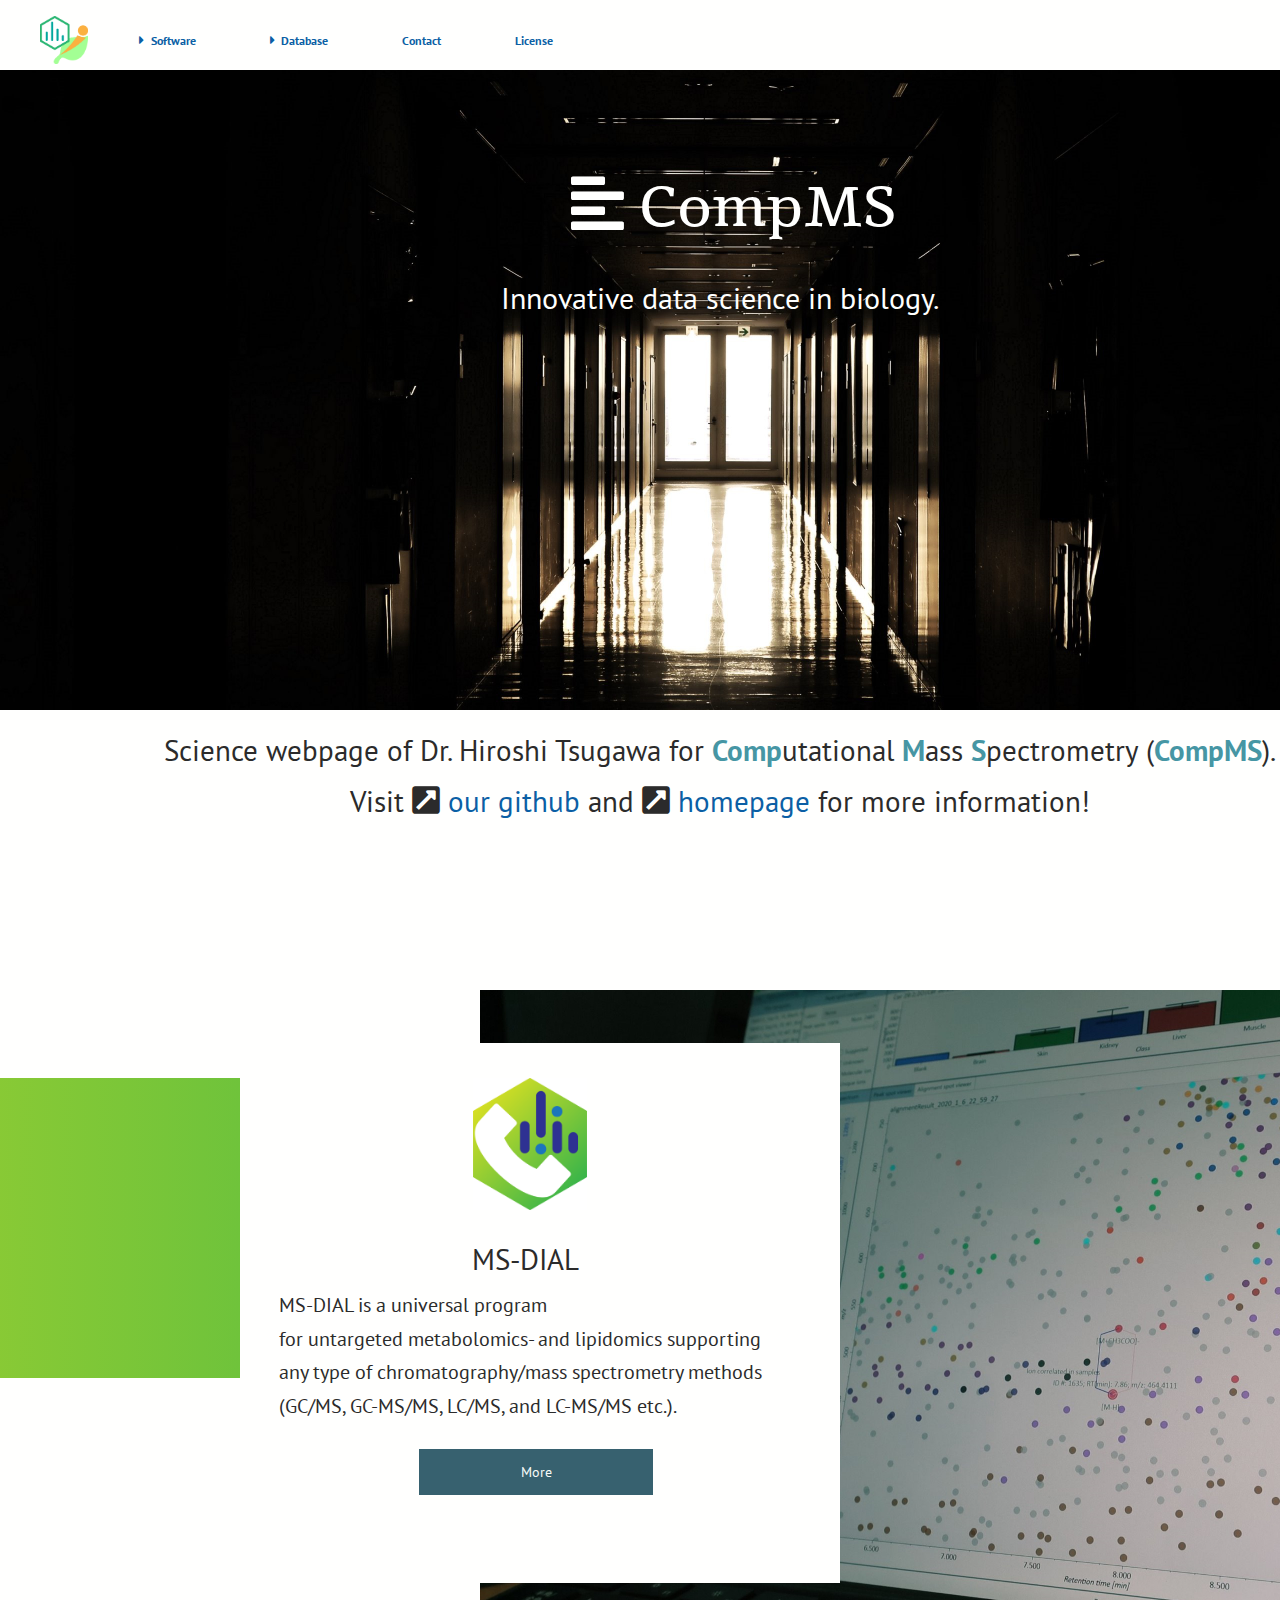
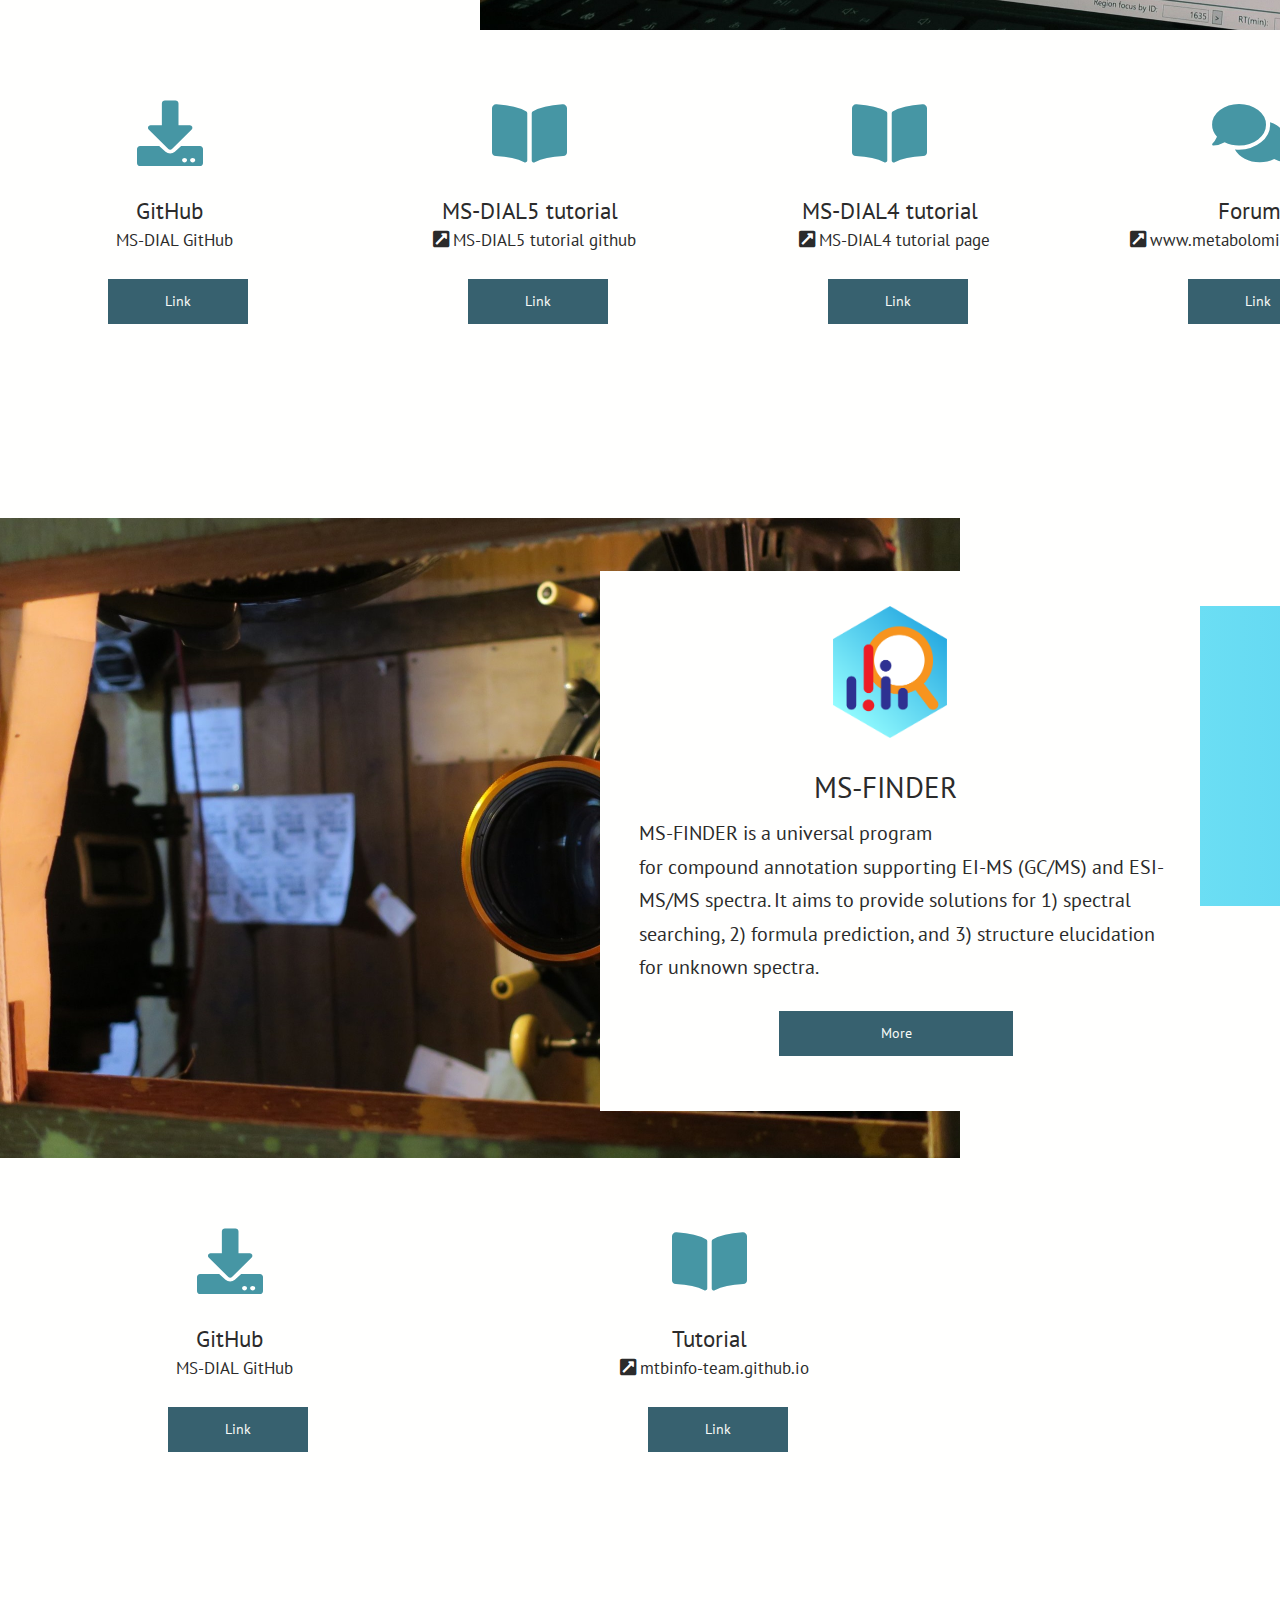
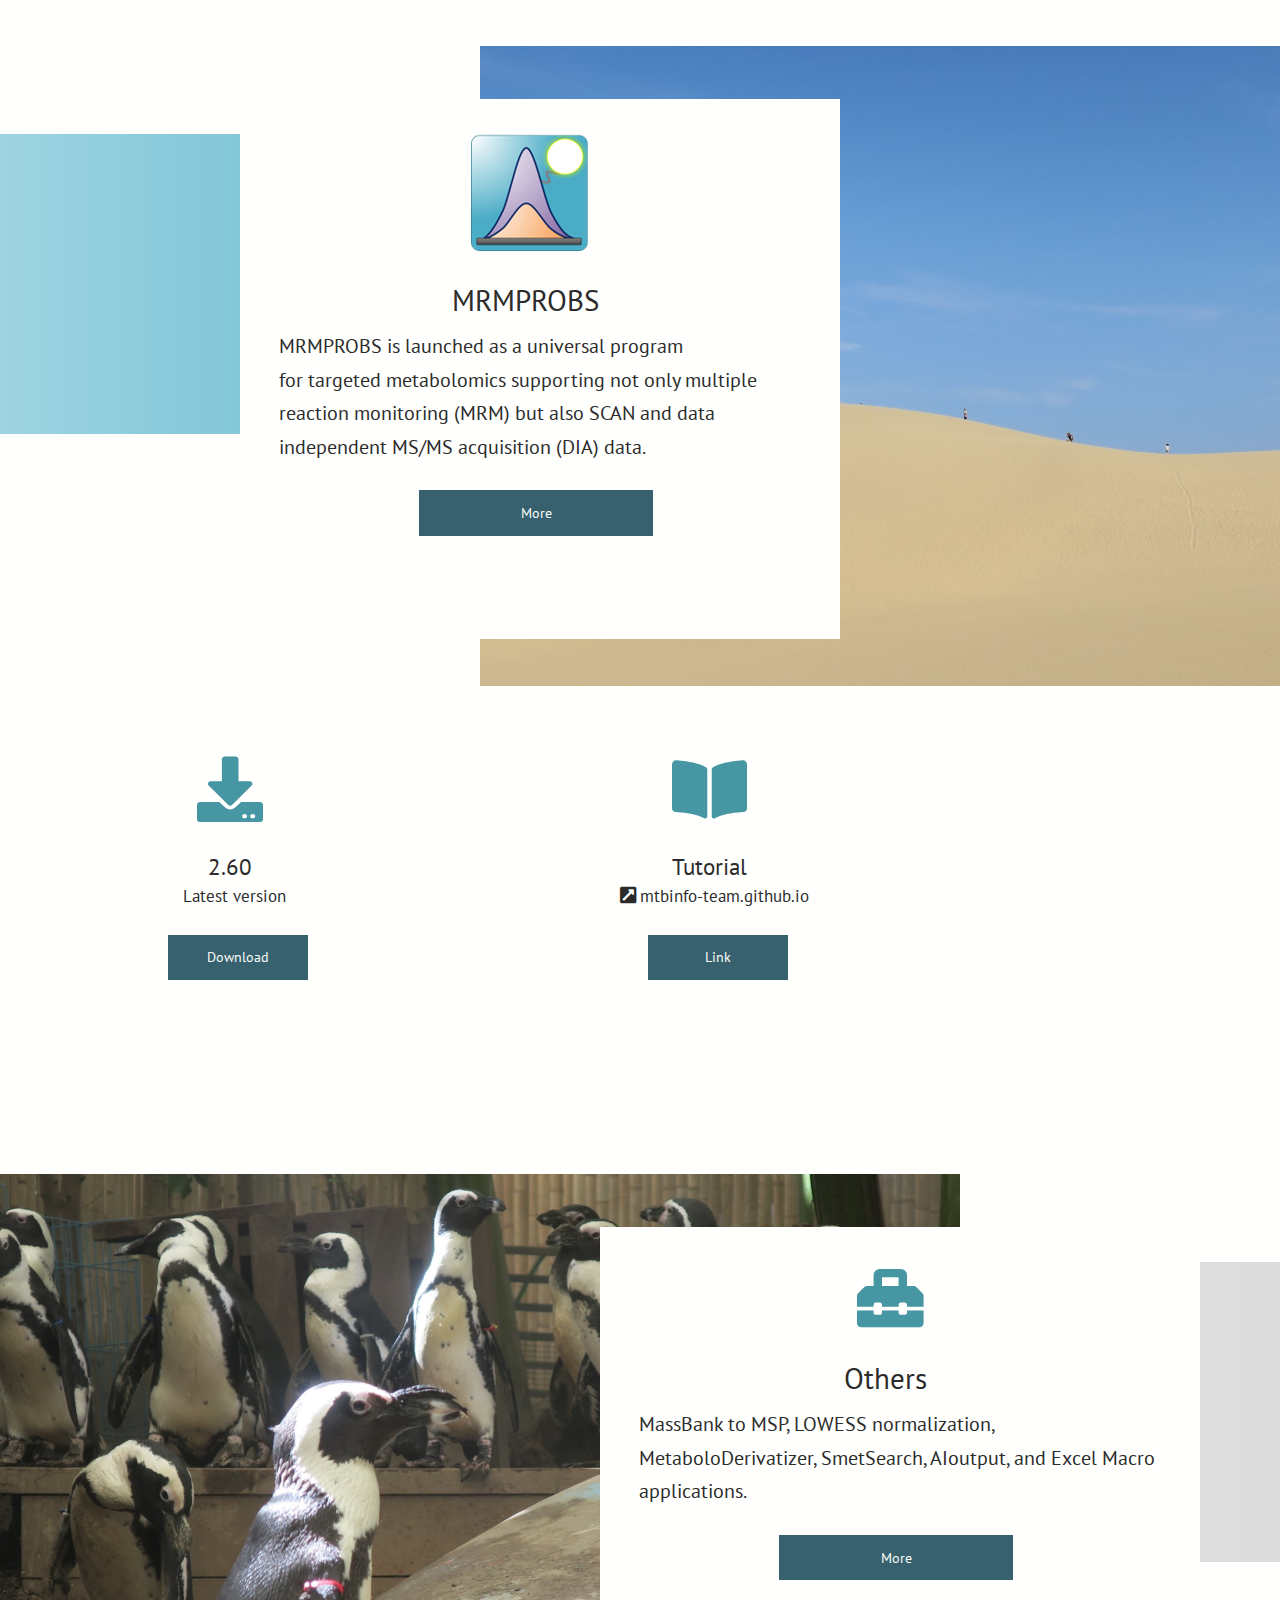
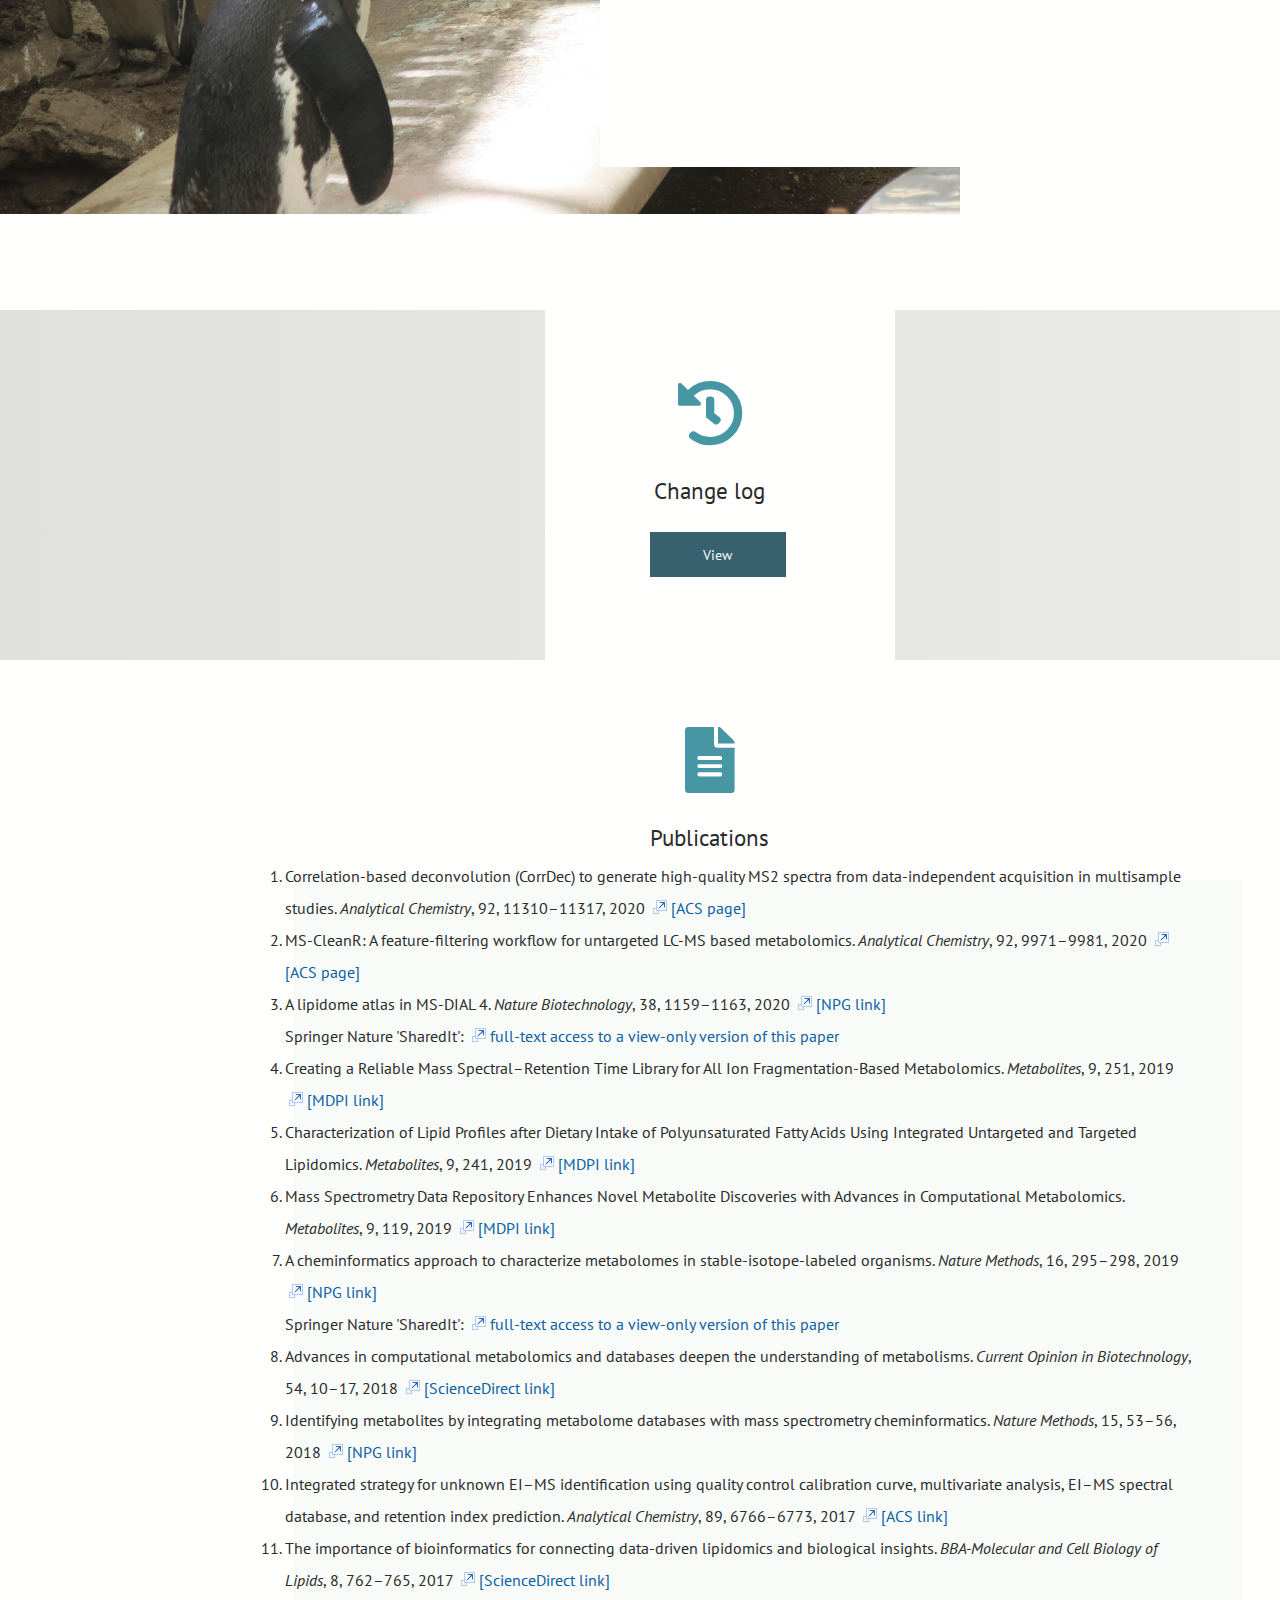
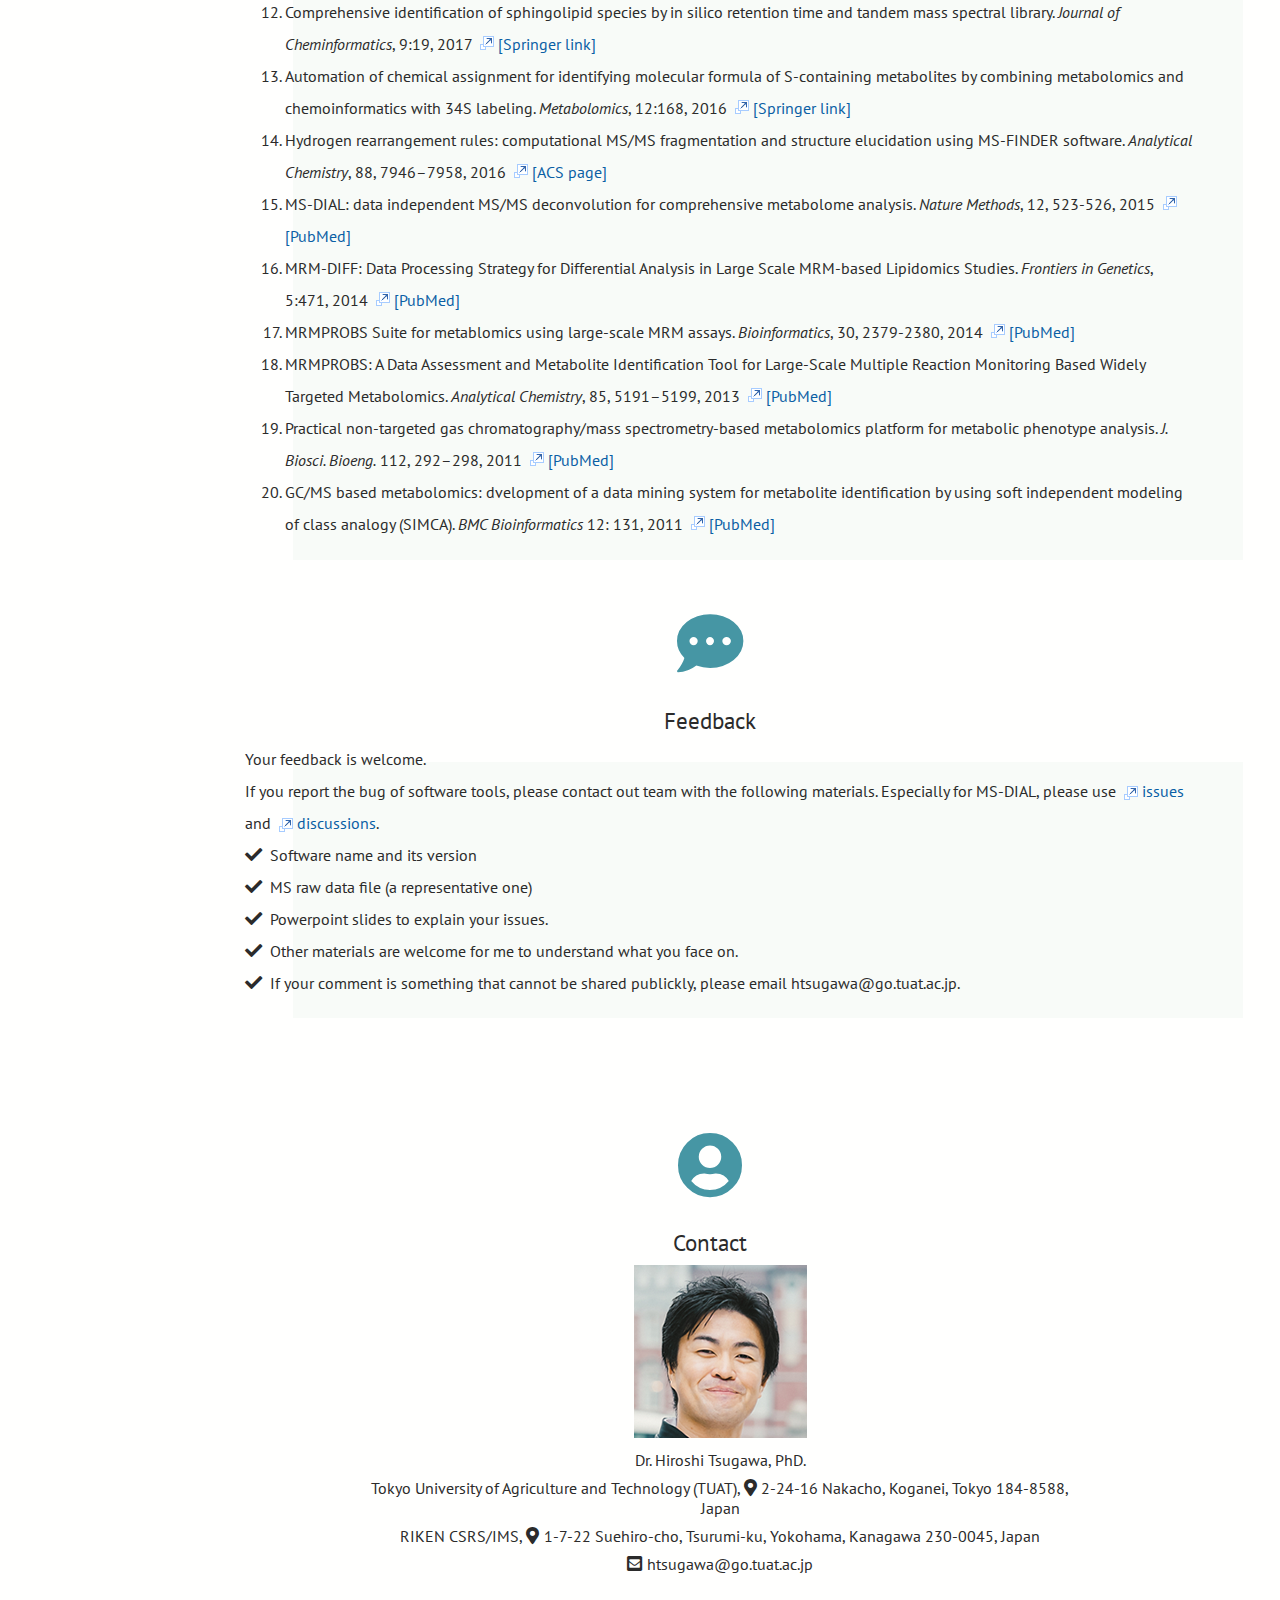
==== index.html @ 1098c505 "Changed subtitle" ====
<!DOCTYPE HTML>
<html lang="en">
<head>
<meta charset="UTF-8">
<meta name="Description" content="Computational mass spectrometry for metabolomics and lipidomics">
<meta name="Keywords" content="MS-DIAL, MS-FINDER, MRMPROBS, Metabolomics, Lipidomics">
<meta name="Author" content="Hiroshi Tsugawa, PhD. Center for Sustainable Resource Science (CSRS), RIKEN">

<!-- StyleSheet -->
<link rel="stylesheet" type="text/css" media="all" href="./static/css/style.css">
<link rel="stylesheet" type="text/css" media="all" href="./static/css/jquery-ui.min.css">
<link rel="stylesheet" type="text/css" media="all" href="./static/css/responsive.gs.24col.css">

<!-- JavaScript Library -->
<script type="text/javascript" src="./static/js/jquery-3.6.0.min.js"></script>
<script type="text/javascript" src="./static/js/jquery-ui.min.js"></script>
<script type="text/javascript" src="./static/js/core.js"></script>

<!-- Google tag (gtag.js) -->
<script async src="https://www.googletagmanager.com/gtag/js?id=G-49TTSHPSY4"></script>
<script>
	window.dataLayer = window.dataLayer || [];
	function gtag() {
		dataLayer.push(arguments);
	}
	gtag('js', new Date());

	gtag('config', 'G-49TTSHPSY4');
</script>

<!-- Favicon -->
<link rel="icon" href="./static/favicon.ico">

<!-- Title -->
<title>Computational mass spectrometry</title>

</head>

<body>
	<!-- Navigation -->
	<div class="container" id="sectionNavigation">
		<div class="row">
			<div class="col span_24">
				<nav>
					<ul class="topMenus">
						<li><a href="./index.html"><img class="imageLogo-cms" alt="CompMS Home" src="./static/images/imageHome.png"></a></li>
						<li>
							<div class="topMenu-Unselect">
								<b><span class="topMenu-State">&#xf0da;</span>Software</b>
							</div>
							<ul class="subMenus">
								<li><a href="./msdial/main.html">MS-DIAL</a></li>
								<li><a href="./msfinder/main.html">MS-FINDER</a></li>
								<li><a href="./mrmprobs/main.html">MRMPROBS/MRMDIFF</a></li>
								<li><a href="./others/main.html">Others</a></li>
							</ul>
						</li>
						<li>
							<div class="topMenu-Unselect">
								<b><span class="topMenu-State">&#xf0da;</span>Database</b>
							</div>
							<ul class="subMenus">
								<li><a href="./msdial/main.html#MSP">MSP spectral database</a></li>
								<li><a href="./mrmdatabase/main.html">MRM database</a></li>
							</ul>
						</li>
						<li>
							<div class="topMenu-Unselect">
								<a href="./index.html#contact"><b>Contact</b></a>
							</div>
						</li>
						<li>
							<div class="topMenu-Unselect">
								<a href="./license/main.html"><b>License</b></a>
							</div>
						</li>
					</ul>
				</nav>
			</div>
		</div>
	</div>
	<div id="page_top"><a href="#"><span class="iconAwesome">&#xf102;</span></a></div>

	<div class="mainFrame" id="sectionMain">
			<!-- Logo -->
			<div class="container">
				<div class="row">
					<div class="col span_24">
						<div class="boxMainLogo">
							<img class="imgLogoScreen" src="./static/images/imagePhotoHome.jpg">
							<div class="labelLogo">
								<span class="iconAwesome">&#xf036;</span>CompMS
							</div>
							<div class="labelPhrase">Innovative data science in biology.</div>
						</div>
					</div>
				</div>
			</div>
			<div class="container">
				<div class="row">
					<div class="col span_24">
						<div>
							<div class="labelLine">
								Science webpage of Dr. Hiroshi Tsugawa for <span class="colorGreen"><b>Comp</b></span>utational <span class="colorGreen"><b>M</b></span>ass <span class="colorGreen"><b>S</b></span>pectrometry (<span class="colorGreen"><b>CompMS</b></span>).<br>
								Visit <span class="iconAwesome">&#xf360;</span><a href="https://github.com/systemsomicslab">our github</a> and <span class="iconAwesome">&#xf360;</span><a href="https://systemsomicslab.github.io/en">homepage</a> for more information!
							</div>
						</div>
					</div>
				</div>
			</div>

			<!-- MS-DIAL -->
			<div class="container">
				<div class="row" id="contensMsDial">
					<div class="col span_8">
						<div class="boxMenu">
							<div class="boxOrverwidth-left colorMsDial"></div>
							<div class="boxContents-left">
								<a href="./msdial/main.html"></a>
								<div class="labelMenuIcon">
									<img class="imgIcon-Msdial" src="./static/images/iconMsdial.png">
								</div>
								<div class="labelMenuTitle-Overview">MS-DIAL</div>
								<div class="labelMenuItem-Overview">MS-DIAL is a universal program <br> for untargeted metabolomics- and lipidomics supporting <br> any type of chromatography/mass spectrometry methods (GC/MS, GC-MS/MS, LC/MS, and LC-MS/MS etc.).</div>
								<div class="labelButton">More</div>
							</div>
						</div>
					</div>
					<div class="col span_16">
						<div class="boxMenu">
							<div class="boxImage-right">
								<img class="imgScreen-right" src="./static/images/imagePhotoMsdial.jpg">
							</div>
						</div>
					</div>
				</div>

				<div class="row">
					<div class="col span_6">
						<div class="boxMenu">
							<div class="boxContents">
								<a href="https://github.com/systemsomicslab/MsdialWorkbench/releases"></a>
								<div class="labelMenuIcon">
									<span class="iconAwesome-Menu mainIcon">&#xf019;</span>
								</div>
								<div class="labelMenuTitle">GitHub</div>
								<div class="labelMenuSubTitle">MS-DIAL GitHub</div>
								<div class="labelButton">Link</div>
							</div>
						</div>
					</div>
					<div class="col span_6">
						<div class="boxMenu">
							<div class="boxContents">
								<a href="https://github.com/systemsomicslab/msdial5tutorial"></a>
								<div class="labelMenuIcon">
									<span class="iconAwesome-Menu">&#xf518;</span>
								</div>
								<div class="labelMenuTitle">MS-DIAL5 tutorial</div>
								<div class="labelMenuSubTitle"><span class="iconAwesome">&#xf360;</span>MS-DIAL5 tutorial github</div>
								<div class="labelMenuItem"></div>
								<div class="labelButton">Link</div>
							</div>
						</div>
					</div>
					<div class="col span_6">
						<div class="boxMenu">
							<div class="boxContents">
								<a href="https://systemsomicslab.github.io/mtbinfo.github.io/MS-DIAL/tutorial"></a>
								<div class="labelMenuIcon">
									<span class="iconAwesome-Menu">&#xf518;</span>
								</div>
								<div class="labelMenuTitle">MS-DIAL4 tutorial</div>
								<div class="labelMenuSubTitle"><span class="iconAwesome">&#xf360;</span>MS-DIAL4 tutorial page</div>
								<div class="labelMenuItem"></div>
								<div class="labelButton">Link</div>
							</div>
						</div>
					</div>
					<div class="col span_6">
						<div class="boxMenu">
							<div class="boxContents">
								<a href="http://www.metabolomics-forum.com/index.php?board=98.0"></a>
								<div class="labelMenuIcon">
									<span class="iconAwesome-Menu">&#xf086;</span>
								</div>
								<div class="labelMenuTitle">Forum</div>
								<div class="labelMenuSubTitle"><span class="iconAwesome">&#xf360;</span>www.metabolomics-forum.com</div>
								<div class="labelMenuItem"></div>
								<div class="labelButton">Link</div>
							</div>
						</div>
					</div>
				</div>
			</div>

			<!-- MS-Finder -->
			<div class="container">
				<div class="row" id="contensMsFinder">
					<div class="col span_16">
						<div class="boxMenu">
							<div class="boxImage-left">
								<img class="imgScreen-left" src="./static/images/imagePhotoMsFinder.jpg">
							</div>
						</div>
					</div>
					<div class="col span_8">
						<div class="boxMenu">
							<div class="boxOrverwidth-right colorMsFinder"></div>
							<div class="boxContents-right">
								<a href="./msfinder/main.html"></a>
								<div class="labelMenuIcon">
									<img class="imgIcon-Msfinder" src="./static/images/iconMsfinder.png">
								</div>
								<div class="labelMenuTitle-Overview">MS-FINDER</div>
								<div class="labelMenuItem-Overview">MS-FINDER is a universal program <br> for compound annotation supporting EI-MS (GC/MS) and ESI-MS/MS spectra. It aims to provide solutions for 1) spectral searching, 2) formula prediction, and 3) structure elucidation for unknown spectra.</div>
								<div class="labelButton">More</div>
							</div>
						</div>
					</div>
				</div>
				<div class="row">
					<div class="col span_8">
						<div class="boxMenu">
							<div class="boxContents">
								<a href="https://github.com/systemsomicslab/MsdialWorkbench"></a>
								<div class="labelMenuIcon">
									<span class="iconAwesome-Menu mainIcon">&#xf019;</span>
								</div>
								<div class="labelMenuTitle">GitHub</div>
								<div class="labelMenuSubTitle">MS-DIAL GitHub</div>
								<div class="labelButton">Link</div>
							</div>
						</div>
					</div>
					<div class="col span_8">
						<div class="boxMenu">
							<div class="boxContents">
								<a href="https://systemsomicslab.github.io/mtbinfo.github.io/MS-FINDER/tutorial"></a>
								<div class="labelMenuIcon">
									<span class="iconAwesome-Menu">&#xf518;</span>
								</div>
								<div class="labelMenuTitle">Tutorial</div>
								<div class="labelMenuSubTitle"><span class="iconAwesome">&#xf360;</span>mtbinfo-team.github.io</div>
								<div class="labelMenuItem"></div>
								<div class="labelButton">Link</div>
							</div>
						</div>
					</div>
				</div>
			</div>

			<!-- MRMPROBS -->
			<div class="container">
				<div class="row" id="contensMrmprobs">
					<div class="col span_8">
						<div class="boxMenu">
							<div class="boxOrverwidth-left colorMrmprobs"></div>
							<div class="boxContents-left">
								<a href="./mrmprobs/main.html"></a>
								<div class="labelMenuIcon">
									<img class="imgIcon" src="./static/images/iconMrmprobs.png">
								</div>
								<div class="labelMenuTitle-Overview">MRMPROBS</div>
								<div class="labelMenuItem-Overview">MRMPROBS is launched as a universal program <br> for targeted metabolomics supporting not only multiple reaction monitoring (MRM) but also SCAN and data independent MS/MS acquisition (DIA) data.</div>
								<div class="labelButton">More</div>
							</div>
						</div>
					</div>
					<div class="col span_16">
						<div class="boxMenu">
							<div class="boxImage-right">
								<img class="imgScreen-right" src="./static/images/imagePhotoMrmprobs.jpg">
							</div>
						</div>
					</div>
				</div>
				<div class="row">
					<div class="col span_8">
						<div class="boxMenu">
							<div class="boxContents">
								<a href="./mrmprobs/download/latest/MRMPROBS program ver. 2.60.zip"></a>
								<div class="labelMenuIcon">
									<span class="iconAwesome-Menu">&#xf019;</span>
								</div>
								<div class="labelMenuTitle">2.60</div>
								<div class="labelMenuSubTitle">Latest version</div>
								<div class="labelMenuItem"></div>
								<div class="labelButton">Download</div>
							</div>
						</div>
					</div>
					<div class="col span_8">
						<div class="boxMenu">
							<div class="boxContents">
								<a href="https://systemsomicslab.github.io/mtbinfo.github.io/MRMPROBS/tutorial"></a>
								<div class="labelMenuIcon">
									<span class="iconAwesome-Menu">&#xf518;</span>
								</div>
								<div class="labelMenuTitle">Tutorial</div>
								<div class="labelMenuSubTitle"><span class="iconAwesome">&#xf360;</span>mtbinfo-team.github.io</div>
								<div class="labelMenuItem"></div>
								<div class="labelButton">Link</div>
							</div>
						</div>
					</div>
				</div>
			</div>

			<!-- Others -->
			<div class="container">
				<div class="row" id="contensOthers">
					<div class="col span_16">
						<div class="boxMenu">
							<div class="boxImage-left">
								<img class="imgScreen-left" src="./static/images/imagePhotoOthers.jpg">
							</div>
						</div>
					</div>
					<div class="col span_8">
						<div class="boxMenu">
							<div class="boxOrverwidth-right colorOthers" ></div>
							<div class="boxContents-right">
								<a href="./others/main.html"></a>
								<div class="labelMenuIcon">
									<span class="iconAwesome-Menu">&#xf552;</span>
								</div>
								<div class="labelMenuTitle-Overview">Others</div>
								<div class="labelMenuItem-Overview">MassBank to MSP, LOWESS normalization, MetaboloDerivatizer, SmetSearch, AIoutput, and Excel Macro applications.</div>
								<div class="labelButton">More</div>
							</div>
						</div>
					</div>
				</div>
			</div>

			<!-- Change log -->
			<div class="container">
				<div class="row">
					<div class="col span_24">
						<div class="boxMenu">
							<div class="boxOrverwidth colorChangeLog"></div>
							<div class="boxChangelog">
								<a onclick="openDialog(100);" class="goLog"></a>
								<div class="labelMenuIcon">
									<span class="iconAwesome-Menu">&#xf1da;</span>
								</div>
								<div class="labelMenuTitle">Change log</div>
								<div class="labelButton">View</div>
							</div>
						</div>
					</div>
				</div>

			</div>

			<!-- Publications -->
			<div class="container">
				<div class="row">
					<div class="col span_24">
						<div class="boxPublications">
							<div class="labelMenuIcon">
								<span class="iconAwesome-Menu">&#xf15c;</span>
							</div>
							<div class="labelMenuTitle">Publications</div>
							<div>
								<ul class="labelPublications">

									<li class="listPublications">
										Correlation-based deconvolution (CorrDec) to generate high-quality MS2 spectra from data-independent acquisition in multisample studies. <em>Analytical Chemistry</em>, 92, 11310&#8211;11317, 2020 <img height="14" width="14" class="imageExLink" src="./static/images/iconLink.png"><a href="https://pubs.acs.org/doi/abs/10.1021/acs.analchem.0c01980">[ACS page]</a>
									</li>

									<li class="listPublications">
										MS-CleanR: A feature-filtering workflow for untargeted LC-MS based metabolomics. <em>Analytical Chemistry</em>, 92, 9971&#8211;9981, 2020 <img height="14" width="14" class="imageExLink" src="./static/images/iconLink.png"><a href="https://pubs.acs.org/doi/10.1021/acs.analchem.0c01594">[ACS page]</a>
									</li>

									<li class="listPublications">
										A lipidome atlas in MS-DIAL 4. <em>Nature Biotechnology</em>, 38, 1159&#8211;1163, 2020 <img height="14" width="14" class="imageExLink" src="./static/images/iconLink.png"><a href="https://www.nature.com/articles/s41587-020-0531-2">[NPG link]</a><br>
										Springer Nature 'SharedIt': <img height="14" width="14" class="imageExLink" src="./static/images/iconLink.png"><a href="https://rdcu.be/b4ULX">full-text access to a view-only version of this paper</a>
									</li>

									<li class="listPublications">
										Creating a Reliable Mass Spectral–Retention Time Library for All Ion Fragmentation-Based Metabolomics. <em>Metabolites</em>, 9, 251, 2019 <img height="14" width="14" class="imageExLink" src="./static/images/iconLink.png"><a href="https://www.mdpi.com/2218-1989/9/11/251">[MDPI link]</a>
									</li>

									<li class="listPublications">
										Characterization of Lipid Profiles after Dietary Intake of Polyunsaturated Fatty Acids Using Integrated Untargeted and Targeted Lipidomics. <em>Metabolites</em>, 9, 241, 2019 <img height="14" width="14" class="imageExLink" src="./static/images/iconLink.png"><a href="https://www.mdpi.com/2218-1989/9/10/241">[MDPI link]</a>
									</li>

									<li class="listPublications">
										Mass Spectrometry Data Repository Enhances Novel Metabolite Discoveries with Advances in Computational Metabolomics. <em>Metabolites</em>, 9, 119, 2019 <img height="14" width="14" class="imageExLink" src="./static/images/iconLink.png"><a href="https://www.mdpi.com/2218-1989/9/6/119/htm">[MDPI link]</a>
									</li>

									<li class="listPublications">
										A cheminformatics approach to characterize metabolomes in stable-isotope-labeled organisms. <em>Nature Methods</em>, 16, 295&#8211;298, 2019 <img height="14" width="14" class="imageExLink" src="./static/images/iconLink.png"><a href="https://www.nature.com/articles/s41592-019-0358-2">[NPG link]</a><br>
										Springer Nature 'SharedIt': <img height="14" width="14" class="imageExLink" src="./static/images/iconLink.png"><a href="https://rdcu.be/btDKK">full-text access to a view-only version of this paper</a>
									</li>

									<li class="listPublications">
										Advances in computational metabolomics and databases deepen the understanding of metabolisms. <em>Current Opinion in Biotechnology</em>, 54, 10&#8211;17, 2018 <img height="14" width="14" class="imageExLink" src="./static/images/iconLink.png"><a href="https://www.sciencedirect.com/science/article/pii/S0958166917302665">[ScienceDirect link]</a>
									</li>

									<li class="listPublications">
										Identifying metabolites by integrating metabolome databases with mass spectrometry cheminformatics. <em>Nature Methods</em>, 15, 53&#8211;56, 2018 <img height="14" width="14" class="imageExLink" src="./static/images/iconLink.png"><a href="https://www.nature.com/articles/nmeth.4512">[NPG link]</a>
									</li>

									<li class="listPublications">
										Integrated strategy for unknown EI–MS identification using quality control calibration curve, multivariate analysis, EI–MS spectral database, and retention index prediction. <em>Analytical Chemistry</em>, 89, 6766&#8211;6773, 2017 <img height="14" width="14" class="imageExLink" src="./static/images/iconLink.png"><a href="http://pubs.acs.org/doi/abs/10.1021/acs.analchem.7b01010">[ACS link]</a>
									</li>

									<li class="listPublications">
										The importance of bioinformatics for connecting data-driven lipidomics and biological insights. <em>BBA-Molecular and Cell Biology of Lipids</em>, 8, 762&#8211;765, 2017 <img height="14" width="14" class="imageExLink" src="./static/images/iconLink.png"><a href="http://www.sciencedirect.com/science/article/pii/S138819811730080X">[ScienceDirect link]</a>
									</li>

									<li class="listPublications">
										Comprehensive identification of sphingolipid species by in silico retention time and tandem mass spectral library. <em>Journal of Cheminformatics</em>, 9:19, 2017 <img height="14" width="14" class="imageExLink" src="./static/images/iconLink.png"><a href="https://jcheminf.springeropen.com/articles/10.1186/s13321-017-0205-3">[Springer link]</a>
									</li>

									<li class="listPublications">
										Automation of chemical assignment for identifying molecular formula of S-containing metabolites by combining metabolomics and chemoinformatics with 34S labeling. <em>Metabolomics</em>, 12:168, 2016 <img height="14" width="14" class="imageExLink" src="./static/images/iconLink.png"><a href="http://link.springer.com/article/10.1007/s11306-016-1115-5">[Springer link]</a>
									</li>

									<li class="listPublications">
										Hydrogen rearrangement rules: computational MS/MS fragmentation and structure elucidation using MS-FINDER software. <em>Analytical Chemistry</em>, 88, 7946&#8211;7958, 2016 <img height="14" width="14" class="imageExLink" src="./static/images/iconLink.png"><a href="http://pubs.acs.org/doi/abs/10.1021/acs.analchem.6b00770">[ACS page]</a>
									</li>

									<li class="listPublications">
										MS-DIAL: data independent MS/MS deconvolution for comprehensive metabolome analysis. <em>Nature Methods</em>, 12, 523-526, 2015 <img height="14" width="14" class="imageExLink" src="./static/images/iconLink.png"><a href="http://www.ncbi.nlm.nih.gov/pubmed/25938372">[PubMed]</a>
									</li>

									<li class="listPublications">
										MRM-DIFF: Data Processing Strategy for Differential Analysis in Large Scale MRM-based Lipidomics Studies. <em>Frontiers in Genetics</em>, 5:471, 2014 <img height="14" width="14" class="imageExLink" src="./static/images/iconLink.png"><a href="http://www.ncbi.nlm.nih.gov/pubmed/25688256">[PubMed]</a>
									</li>

									<li class="listPublications">
										MRMPROBS Suite for metablomics using large-scale MRM assays. <em>Bioinformatics</em>, 30, 2379-2380, 2014 <img height="14" width="14" class="imageExLink" src="./static/images/iconLink.png"><a href="http://www.ncbi.nlm.nih.gov/pubmed/24753485">[PubMed]</a>
									</li>

									<li class="listPublications">
										MRMPROBS: A Data Assessment and Metabolite Identification Tool for Large-Scale Multiple Reaction Monitoring Based Widely Targeted Metabolomics. <em>Analytical Chemistry</em>, 85, 5191&#8211;5199, 2013 <img height="14" width="14" class="imageExLink" src="./static/images/iconLink.png"><a href="http://www.ncbi.nlm.nih.gov/pubmed/23581547">[PubMed]</a>
									</li>

									<li class="listPublications">
										Practical non-targeted gas chromatography/mass spectrometry-based metabolomics platform for metabolic phenotype analysis. <em>J. Biosci. Bioeng.</em> 112, 292&#8211;298, 2011 <img height="14" width="14" class="imageExLink" src="./static/images/iconLink.png"><a href="http://www.ncbi.nlm.nih.gov/pubmed/21641865">[PubMed]</a>
									</li>

									<li class="listPublications">
										GC/MS based metabolomics: dvelopment of a data mining system for metabolite identification by using soft independent modeling of class analogy (SIMCA). <em>BMC Bioinformatics</em> 12: 131, 2011 <img height="14" width="14" class="imageExLink" src="./static/images/iconLink.png"><a href="http://www.ncbi.nlm.nih.gov/pubmed/21542920">[PubMed]</a>
									</li>
								</ul>
							</div>
						</div>
					</div>
				</div>
			</div>

			<div class="container" id="contact">
				<div class="row">
					<div class="col span_24">
						<div class="boxContact">
							<div class="labelMenuIcon">
								<span class="iconAwesome-Menu">&#xf4ad;</span>
							</div>
							<div class="labelMenuTitle"> Feedback</div>
							<div class="labelPublications">
								Your feedback is welcome. <br>
								If you report the bug of software tools, please contact out team with the following materials. Especially for MS-DIAL,
								please use <a href="https://github.com/systemsomicslab/MsdialWorkbench/issues"><img height="14" width="14" class="imageExLink" src="./static/images/iconLink.png">issues</a> and 
								<a href="https://github.com/systemsomicslab/MsdialWorkbench/discussions"><img height="14" width="14" class="imageExLink" src="./static/images/iconLink.png">discussions</a>.<br>
								<span class="iconAwesome">&#xf00c;</span> Software name and its version<br>
								<span class="iconAwesome">&#xf00c;</span> MS raw data file (a representative one)<br>
								<span class="iconAwesome">&#xf00c;</span> Powerpoint slides to explain your issues.<br>
								<span class="iconAwesome">&#xf00c;</span> Other materials are welcome for me to understand what you face on.<br>
								<span class="iconAwesome">&#xf00c;</span> If your comment is something that cannot be shared publickly, please email htsugawa@go.tuat.ac.jp.<br>
							</div>
						</div>
					</div>
				</div>
			</div>

			<!-- Contact -->
			<div class="container">
				<div class="row">
					<div class="col span_24">
						<div class="boxContact">
							<div class="labelMenuIcon">
								<span class="iconAwesome-Menu">&#xf2bd;</span>
							</div>
							<div class="labelMenuTitle">Contact</div>
							<div class="labelMember">
								<img src="./static/images/hiroshi-tsugawa.png">
							</div>
							<div class="labelMember">Dr. Hiroshi Tsugawa, PhD.</div>
							<div class="labelContact">Tokyo University of Agriculture and Technology (TUAT), <span class="iconAwesome">&#xf3c5;</span>2-24-16 Nakacho, Koganei, Tokyo 184-8588, Japan</div>
							<div class="labelContact">RIKEN CSRS/IMS, <span class="iconAwesome">&#xf3c5;</span>1-7-22 Suehiro-cho, Tsurumi-ku, Yokohama, Kanagawa 230-0045, Japan</div>
							<div class="labelContact">
								<span class="iconAwesome">&#xf199;</span>htsugawa@go.tuat.ac.jp
							</div>
						</div>
					</div>
				</div>
			</div>
	</div>

	<div style="display: none;">
		<div class="dialog" id="dialogChangeLog" title="Change Log">
			<div class="boxLog">
				<dl>
				
				    <dt>Oct 27th, 2022</dt>
					<dd>
				    <br>MS-DIAL 4/5-alpha raw data parsers now reterive your data as centroid by the vendor's API. So, from this version, please set "centroid" in MS type setting for both MS1 and MS2. <br>
				    <br> MS-DIAL 5-alpha provides an environment for direct infusion MS (DI-MS), ion mobility MS (IM-MS), LC-MS, and LC-IM-MS (except for GC-MS). <br>
					<br> MS-DIAL 5-alpha provides more flexible GUI interface for lipidomics than that of MS-DIAL 4. <br>
					<br>
					
					<dt>Dec 31th, 2021</dt>
					<dd>
					<b>MS-DIAL 4.80 was released. </b>
					<br>
					<b>New features of MS-DIAL:</b>
					<br>
					   1. Ready to directly import Shimadzu GC-MS(.qgd) and LC-MS (.lcd).<br>
					   2. Fixed several bugs found in V4.8.<br>
					<br>
					
					<dt>July 6th, 2021</dt>
					<dd>
					<b>MS-DIAL 4.70 was released. </b>
					<br>
					<b>New features of MS-DIAL:</b>
					<br>
					   1. Ready to directly import Bruker LC-MS (.d/.baf) and LC-IM-MS (.d/.tdf) data.<br>
					   2. Command line function for LC-IM-DDA (like PASEF) and LC-IM-DIA (like diaPASEF and other AIFs) is now available (method "lcimdda" or "lcimdia"). <br>
					   3. Direct imports of Agilent, Thermo, Bruker, Waters, and Sciex were validated (by Drag and Drop). <br>
					   4. Improved and fixed the programs from the feedback (for questions till July 1th) in <a href="http://www.metabolomics-forum.com/index.php?PHPSESSID=b74092e46e54cf88af47594217bd10e8&board=98.0">MS-DIAL software forum</a>.<br>
					<br>
					
					
					<dt>March 22th, 2021</dt>
					<dd>
					<b>MS-DIAL 4.60 was released. </b>
					<br>
					<b>New features of MS-DIAL:</b>
					<br>
					   1. The MS raw data of SCIEX (.wiff, .wiff2), Thermo (.raw). Agilent (.d), and Waters (.raw) can be imported directly without any data conversion.<br>
					   2. SWATH-MS type acquisition in SCIEX WIFF1/WIFF2 and Thermo RAW was validated. <br>
					   3. AIF type acquisition in Agilent data was validated (The abf file format for Waters MSE is still needed. However, it will be fixed soon). <br>
					   4. Raw data of Agilent and Waters can be imported by "drag and drop" of the analysis files in the analysis file import window. <br>
					   5. The option "N% detected in at least one group" was added to GCMS project. <br>
					   6. SIRIUS .ms format was supported as a peak list export option. <br>
					   7. The peak picking algorithm was improved (see <a href="http://www.metabolomics-forum.com/index.php?topic=1609.0">this topic</a>). <br>
					   8. Lipidomics platform (including MS/MS search function) was improved. <br>
					   9. The function of "gap filling by compulsion" was fixed (see <a href="http://www.metabolomics-forum.com/index.php?topic=1469.0">this topic</a>).  <br>
					   10. Improved and fixed the programs from the feedback (for questions till March 20th) in <a href="http://www.metabolomics-forum.com/index.php?PHPSESSID=b74092e46e54cf88af47594217bd10e8&board=98.0">MS-DIAL software forum</a>.<br>
					<br>
					
					<b>MS-FINDER 3.50 was released. </b>
					<br>
					<b>New features of MS-FINDER:</b>
					<br>
					   1. COCONUT database was installed.<br>
					   2. Improved and fixed the programs from the feedback (for questions till March 20th) in <a href="http://www.metabolomics-forum.com/index.php?PHPSESSID=b74092e46e54cf88af47594217bd10e8&board=98.0">MS-DIAL software forum</a>.<br>
					<br>
					  </dd>

					  <dt>Jan. 6th, 2021</dt>
					  <dd>
						<b>MS-DIAL 4.48 was released. </b>
						<br>
						<br>
						<b>New features of MS-DIAL:</b>
						<br>
						   1. The isotope grouping and peak alignment functions were improved.<br>
						   2. Bugs in lipid spectral libraries were fixed. <br>
						   3. MS-DIAL console application is now available at Mac and Linux OS. <br>
						   4. Improved and fixed the programs from the feedback (for questions till Jan. 4th) in <a href="http://www.metabolomics-forum.com/index.php?PHPSESSID=b74092e46e54cf88af47594217bd10e8&board=98.0">MS-DIAL software forum</a>.<br>
						<br>
					  </dd>


					  <dt>Nov. 1th, 2020</dt>
					  <dd>
						<b>MS-DIAL 4.36 was released. </b>
						<br>
						<br>
						<b>New features of MS-DIAL:</b>
						<br>
						   1. The bug for plasmalogen-PE annotation in positive ion mode was fixed.<br>
						   2. The bug of DIA data processing in the command line version was fixed. <br>
						   3. The bug of mTIC normalization was fixed. <br>
						   4. Improved and fixed the programs from the feedback (for questions till Nov. 1th) in MS-DIAL software forum.<br>
						<br>
						<br>
						<b>New features of MS-FINDER:</b>
						<br>
						   1. The in silico fragmenter program using NCDK was improved. <br>
						   2. The bug in processing TMS-derivative compounds was fixed.<br>
						<br>
					  </dd>

					<dt>Oct 19th, 2020</dt>
					<dd>
						<b>MS-DIAL 4.36 was released. </b>
						<br>
						<br>
						<b>New features of MS-DIAL:</b>
						<br>
						   1. Several lipid subclasses (steryl esters, oxidized TG, TG estlides, header derivatives of PE etc) were added.<br>
						   2. IBF converter is now available as a command line tool. <br>
						   3. Pathway mapping and isotope estimators are improved. <br>
						   4. Improved and fixed the programs from the feedback (for questions till Oct 1th) in <a href="http://www.metabolomics-forum.com/index.php?PHPSESSID=b74092e46e54cf88af47594217bd10e8&board=98.0">MS-DIAL software forum</a>.<br>
						<br>
						<br>

					</dd>

					<dt>June 12th, 2020</dt>
					<dd>
						<b>MS-DIAL 4.24 and MS-FINDER 3.44 were released. </b>
						<br>
						<br>
						<b>New features of MS-DIAL:</b>
						<br>
						   1. MZ exclusions are now available in GC-MS project.<br>
						   2. HCA GUI was improved.<br>
						   3. Lipid tandem MS atlas version 68 was released by ASCII format.<br>
						   4. Improved and fixed the programs from the feedback (for questions till June 1th) in <a href="http://www.metabolomics-forum.com/index.php?PHPSESSID=b74092e46e54cf88af47594217bd10e8&board=98.0">MS-DIAL software forum</a>.<br>
						<br>
						<br>
						<b>New features of MS-FINDER:</b>
						<br>
						   1. Bugs in command line application were fixed. <br>
						   2. Bugs in rest protocols for Pubchem and Classyfire were fixed.<br>
						<br>
						<br>

					</dd>

					<dt>May 1th, 2020</dt>
					<dd>
						<b>MS-DIAL 4.20 and MS-FINDER 3.40 were released. </b>
						<br>
						<br>
						<b>New features of MS-DIAL:</b>
						<br>
						   1. Workbench was reformated to .net standard 2.0 and .net framework 4.7.2.<br>
						   2. HCA is available from this version.<br>
						   3. Improved and fixed the programs from the feedback (for questions till April 20th) in <a href="http://www.metabolomics-forum.com/index.php?PHPSESSID=b74092e46e54cf88af47594217bd10e8&board=98.0">MS-DIAL software forum</a>.<br>
						<br>
						<br>
						<b>New features of MS-FINDER:</b>
						<br>
						   1. Workbench was reformated to .net standard 2.0 and .net framework 4.7.2. <br>
						   2. IKVM-CDK is not imported anymore. Instead, NCDK is used in MS-FINDER program.<br>
						<br>
						<br>

					</dd>

					<dt>March 20th, 2020</dt>
					<dd>
						<b>MS-DIAL 4.18 and MS-FINDER 3.32 were released. MS-DIAL tutorial was also updated.</b>
						<br>
						<br>
						<b>New features of MS-DIAL:</b>
						<br>
						   1. Improved the algorithm to efficiently select quant mass values in GC-MS project.<br>
						   2. Total 117 lipid subclasses are now annotatable in lipidomics project. See <a href="msdial/lipidnomenclature.html">lipid nomenclature page</a> for the detail.<br>
						   3. Improved and fixed the programs from the feedback in <a href="http://www.metabolomics-forum.com/index.php?PHPSESSID=b74092e46e54cf88af47594217bd10e8&board=98.0">MS-DIAL software forum</a>.<br>
						<br>
						<br>
						<b>New features of MS-FINDER:</b>
						<br>
						   1. Retention time and collision cross section (CCS) libraries can be used for filtering structure candidates (see the library template at <a href="msfinder/main.html">MS-FINDER main page</a>). <br>
						   2. Several bugs were fixed.<br>
						<br>
						<br>

					</dd>

					<dt>Feb. 9th, 2020</dt>
					<dd>
						<b>MS-DIAL 4.16 and MS-FINDER 3.30 were released.</b>
						<br>
						<br>
						<b>New features of MS-DIAL:</b>
						<br>
						   1. Modified IBF converter program to accurately calculate the decimal of ion mobility data's m/z values for accumulated MS1 spectra.<br>
						   2. The normalization functions are now fully supported in ion mobility data processing.<br>
						   3. Fixed the theoretical spectra of [M+Na]+ ion form of LPC and PC. <br>
						   4. Fragment rule based lipid annotations were improved for several lipid subclasses especially in [M+Na]+ form. <br>
						   5. Improved and fixed the programs from the feedback in <a href="http://www.metabolomics-forum.com/index.php?PHPSESSID=b74092e46e54cf88af47594217bd10e8&board=98.0">MS-DIAL software forum</a>.<br>
						<br>
						<br>
						<b>New features of MS-FINDER:</b>
						<br>
						   1. <a href="https://ehp.niehs.nih.gov/doi/10.1289/EHP4713">Blood Exposome Database<img height="14" width="14" class="exlink" src="./static/images/iconLink.png"></a> was incorporated in MS-FINDER. <br>
						   2. Several bugs were fixed.<br>
						<br>
						<br>
					</dd>

					<dt>Jan. 7th, 2020</dt>
					<dd>
						<b>MS-DIAL 4.12 and MS-FINDER 3.26 were released.</b><br>
						(*NOTE:  The full lipid tandem mass spectral atlas is still in private until paper publication.)<br>
						(**NOTE:  Version 4.10 was withdrawed due to a bug in alignment result export process.)<br><br>
						<b>New features of MS-DIAL:</b> <br>
						1. MS-DIAL lipidomics uses <a href="http://prime.psc.riken.jp/Metabolomics_Software/MS-DIAL/lipidnomenclature.html">new lipid nomenclature</a> supported by lipidomics standards initiative (LSI). <br>
					    2. MS-DIAL supports the mztab-M format as an option for alignment result export.<br>
					    3. New GNPS export function for FBMN x IIN was developed. <br>
					    4. Utilities, GUIs, parallel processing methods were improved. <br>
					    5. CorrDec (mass spectral deconvolution using sample correlation) algorithm was improved, which also supports MS/MS deconvolutions in normal LC-DDA and SWATH. <br>
					    6. Several bugs were fixed, and utilities were added from the suggestions in <a href="http://www.metabolomics-forum.com/index.php?PHPSESSID=b74092e46e54cf88af47594217bd10e8&board=98.0">MS-DIAL software forum</a>.<br>
						<br>
					    <br>
					    <b>New features of MS-FINDER:</b> <br>
					    1. Users can use 'reflect msfinder result to msp/mat files' in 'Tool' menu bar to reflect msfinder results to original raw data files. Then, the file can be exported as msp format file as well from the export option. <br>
					    2. Several bugs were fixed.<br>
					    <br>
					    <br>
					</dd>

					<dt>2019-11-5</dt>
					<dd>
						<b>MS-DIAL 4.00 is started where ion mobility (IM) data processing for IM-MS, IM-DDA, and IM-DIA is supported.</b><br>
						(*NOTE: For IM-MS users, please give me your feedback to improve MS-DIAL for using IM-MS in metabolomics/lipidomics.)<br><br>
						<b>New features:</b> <br>
						1. MS-DIAL requires IBF data format for IM-MS data processing, and the ibf file converter is also enveloped in MS-DIAL folder.<br>
						2. MS-DIAL supports conventional IM-MS, Bruker PASEF-DDA, Agilent DIA, and Waters DIA.<br>
						3. Lipidomics annotation was improved (lipidomics DB VS63 was released). <br>
						4. MS-DIAL export also provides average and standard deviations for each class. <br>
						5. GNPS export was updated to export the edge table for the use in <a href="https://ccms-ucsd.github.io/GNPSDocumentation/featurebasedmolecularnetworking-with-ms-dial/"><img height="14" width="14" class="imageExlink" src="./static/images/iconLink.png">GNPS-FBMN approach</a>.<br>
						6. Several bugs were fixed, and several utilities were improved.
					</dd>

					<dt>2019-9-14</dt>
					<dd>
						<b>MS-DIAL 3.98 was RELEASED.</b><br>
						 (*NOTE: MS-DIAL 4.0 series supporting ion mobility data and enriched lipidomics workflow will be released in next month.)<br><br>
						<b>New features:</b> <br>
						1. Lipidomics annotation was improved (lipidomics DB VS60 was released). <br>
						2. MSP format file libraries in MS-DIAL section now contain CCS value for each metabolite. <br>
						3. Export format of MS-DIAL was a bit changed. Four columns were added (RT matched, CCS matched, m/z matched, MS/MS matched). <br>
						4. MS-DIAL uses the original 'annotation' code for easily checking the quality of mass spectral annotations. See <a href="./MS-DIAL/index3.html">MS-DIAL FAQ.</a> <br>
						5. GNPS export was updated to be used in <a href="https://ccms-ucsd.github.io/GNPSDocumentation/featurebasedmolecularnetworking-with-ms-dial/"> <img height="14" width="14" class="imageExlink" src="./static/images/iconLink.png">GNPS-FBMN approach</a>.<br>
						6. CorrDec deconvolution program was improved for all ion fragmentation data.<br>
						7. The bugs in processing 500-2000 abf files were fixed. <br>
						8. An option 'Only report the top hit' is now available in GC-MS project.<br>
						9. Several bugs were fixed, and several utilities were improved.
					</dd>

					<dt>2019-8-9</dt>
					<dd>
						<b>MS-DIAL 3.96 was RELEASED.</b><br><br>
						<b>New features:</b> <br>
						1. Lipidomics annotation was improved (lipidomics DB VS54 was released). <br>
						2. "Color picker" was prepared. Now, users can change the order/color of graphs in MS-DIAL. Check "Class property setting" in Option menu. <br>
						3. GNPS export was fixed to be used in <a href="https://ccms-ucsd.github.io/GNPSDocumentation/featurebasedmolecularnetworking-with-ms-dial/"><img height="14" width="14" class="imageExlink" src="./static/images/iconLink.png">GNPS-FBMN approach </a>.<br>
						4. The file reader for mzML was fixed.<br>
						5. Molecular spectrum networking function in MS-DIAL was fixed for the current situation of FireFox browser.<br>
						6. The MS-DIAL "version" is recorded in each alignment result: check parameter export result from alignment result export option.
					</dd>

					<dt>2019-7-15</dt>
					<dd>
						<b>MS-DIAL 3.90 was RELEASED</b>.<br><br>
						<b>New features:</b> <br>
						1. Lipidomics annotation was improved.<br>
						2. Annotation for some lipid types such as SHexCer+O, LCL, and SM was fixed.<br>
						3. Bugs in manual peak modification were fixed.<br>
						4. Data export formats in GC-MS and LC-MS projects were changed to be used in mzTab-M format in near future.<br>
						5. Fixed the bug in GC-MS project: Quant mass information in MSP format library is now successfully used.<br>
						6. Many utilities were improved.
					</dd>

					<dt>2019-6-10</dt>
					<dd>
						<b>MS-FINDER 3.24 was RELEASED.<br>New experimentally acquired MS/MS spectra were uploaded with the collaboration with Gunma University (GIAR) (see MS-DIAL section).</b><br><br>
						<b>New feature for MS-FINDER:</b> <br>
						1. Fixed bugs, and updated several utilities for manuscript submission.
					</dd>

					<dt>2019-6-1</dt>
					<dd>
						<b>MS-DIAL 3.82 was RELEASED.<br> MS-FINDER 3.22 was RELEASED.</b><br><br>
						<b>New features for MS-DIAL:</b> <br>
						1. The rule-based lipid representation is now applied to all lipid classes. <br>
						2. The query exporter to MS-FINDER is updated (check the buttun of MS-FINDER on the alignment 'table' viewer). <br>
						3. 'Box plot' is now supported. (Right click at the bar chart window on the top panel of MS-DIAL. In large scale studies, Box-plot is set as default.) 4. Fixed bugs, and updated several utilities. <br><br>
						<b>New features for MS-FINDER:</b> <br>
						1. 'Time-out' setting is now available so that a query which requires very long time for calculation is skipped. <br>
						2. New functions for annotating adduct forms in MS/MS spectra were created for all-ion fragmentation (AIF) data. <br>
						3. Fixed bugs, and updated several utilities.
					</dd>

					<dt>2019-4-17</dt>
					<dd>
						<b>MS-DIAL 3.70 was RELEASED.<br></b><br>
						<b>New features for MS-DIAL:</b> <br>
						1. Several lipids such as EtherPS, EtherPE, PI-Cer, and PE-Cer are added for lipidomics annotation pipline. <br>
						2. Please try to click the "LQ (LipoQuality database)" button to browse the biological statistics of known/unknown lipids in various cells/tissues (lipidomics project). <br>
						3. Bug fixed for LPC lipids.<br> 4. Bug fixed in GC-MS project
					</dd>

					<dt>2019-4-2</dt>
					<dd>
						--The study using MS-DIAL/MS-FINDER 3.0 using the isotope tracking function, metabolite class recommendation, and molecular spectrum networking is available online.<br>
						<b>A cheminformatics approach to characterize metabolomes in stable-isotope-labeled organisms.</b>
						<em>Nature Methods</em>, 16, 295&#8211;298, 2019 <a href="https://www.nature.com/articles/s41592-019-0358-2"><img height="14" width="14" class="imageExlink" src="./static/images/iconLink.png">[NPG link]</a><br>
						Springer Nature 'SharedIt': <a href="https://rdcu.be/btDKK"><img height="14" width="14" class="imageExlink" src="./static/images/iconLink.png">full-text access to a view-only version of this paper</a>
					</dd>

					<dd>
						<b>MS-DIAL 3.66 was RELEASED.</b><br><br>
						<b>New features for MS-DIAL:</b> <br>
						1. Bugs for DIA-MS project were fixed. <br>
						2. DGCC and LDGCC lipids were added in lipidomics project.
					</dd>

					<dt>2019-3-28</dt>
					<dd>
						<b>MS-DIAL 3.64 was RELEASED.<br> MS-FINDER 3.20 was RELEASED.<br></b><br>
						<b>New features for MS-DIAL:</b> <br>
						1. The CorrDec algorithm for all ion fragmentation (AIF)-data was improved. <br>
						2. A targeted metabolomics pipline was created as the command-line application. <br>
						3. A new normalization method using SPLASH lipidomics standard kit was created. <br>
						4. The ether-linked DAG and TAG lipids can be grasped in the lipidomics project. <br>
						5. All of lipid structure representation is now evaluated in the acquired MS/MS spectra.<br>
						6. Fixed bugs, and updated several utilities. <br> <br>
						<b>New features for MS-FINDER:</b> <br>
						1. It can import the list of InChIKey and predicted retention time for elucidating structures. <br>
						2. Fixed bugs, and updated several utilities.
					</dd>

					<dt>2019-2-6</dt>
					<dd>
						<b>MS-DIAL 3.52 was RELEASED.<br>MS-FINDER 3.16 was RELEASED.<br>MRMPROBS 2.50 was RELEASED.</b><br><br>
						<b>New features for MS-DIAL:</b><br>
						1. The metabolic pathway was improved (mostly for lipid pathways). <br>
						2. The InChIKey of text library can be reflected for metabolic pathway. <br>
						3. Several bugs were fixed. <br><br>
						<b>New features for MS-FINDER:</b><br>
						1. The parameter file for batch processes is automatically saved in the same working directory. <br>
						2. Several bugs were fixed. <br><br>
						<b>New features for MRMPROBS:</b><br>
						1. Peak picking method was improved.<br>
						2. Several bugs were fixed.
					</dd>

					<dt>2019-2-1</dt>
					<dd>
						<b>MS-DIAL 3.50 was RELEASED.</b><br><br>
						<b>New features:</b><br>
						1. The metabolic pathway analysis is now available. Moreover, multiple MS-DIAL projects (e.g. GC-MS and LC-MS lipids) can be loaded simultaneously. <br>
						2. The coverage of acylchains was increased (C8-C44) for several lipid classes in lipidomics project. <br>
						3. The theoretical spectra for ether PE in positive ion mode were modified. <br>
						4. Multiple functions including peak picking and alignment were improved.
					</dd>

					<dt>2019-1-8</dt>
					<dd>
						<b>MS-DIAL 3.40 was RELEASED.</b><br><br>
						<b>New features:</b><br>
						1. One parameter 'gap filling by compulsion' is added: if unchecked, gap-filling is performed only when local maximum exists. <br>
						2. MS-DIAL now evaluates signal to noise (S/N) ratios to improve the peak picking results. <br>
						3. PLS-regression, PLS-DA, OPLS-regression, and OPLS-DA are now available at MS-DIAL. <br>
						4. Pathway mapping is executable in lipidomics project (please wait a bit for metabolomics project). <br>
						5. Rule-based lipid annotations are implemented in this program (e.g. SM d18:1/24:0 is abbrebated to SM d42:1 when the diagnostic ion is not detected. <br>
						(The rules are now implemented for PC, PE, PS, PI, PG, BMP, TAG, SM, LNAPS, and LNAPE. The others are also implemented when I have much time.)<br>
						6. New deconvolution algorighm (correlation-based deconvolution) is implemented for DIA-MS data, which is optimized for MSE, all-ions, and all ion fragmentation technologies.<br>
						7. Several lipid classes and adduct forms are also implemented especially in positive ion mode.
					</dd>

					<dt>2018-11-11</dt>
					<dd>
						<b>MS-DIAL 3.30, MS-FINDER 3.12 were RELEASED.</b><br><br>
						<b>MS-DIAL 3.30 new features:</b><br>
						1. MS-DIAL allows users to edit peaks in the result of peak alignment: check 'right click' feature on the 'aligned EIC' tab of the top panel of MS-DIAL.<br>
						2. New lipid theoretical MS/MS database (version 39) was released, which includes Ether LPC/LPE, sphingosine, SPLASH standards, LipidA etc. <br>
						3. Many bugs were fixed and many minor utility updates were performed for MS-DIAL lecture in Japan. <br>
						4. An option not to use the criteria of monotonically decreasing ions in isotope recognition process was created to deal with Br and Cl containing metabolites.<br>
						<b>MS-FINDER 3.12:</b><br>
						1. Bug fixed in parsing MSP and MAT files.
					</dd>

					<dt>2018-10-12</dt>
					<dd>
						<b>MS-DIAL 3.20, MS-FINDER 3.10 and MRMPROBS 2.46 were RELEASED.</b><br> In addition, EI-MS and MS/MS spectral databases were also updated to define the metabolite ontology for metabolites. <br> <br> <b>MS-DIAL 3.20 new features:</b> <br> 1. The quant mass manager for GC-MS based metabolomics was created where users can quantify the targeted metabolite by the defined m/z value. <br> 2. The function for retention time correction by using diagnostic marker ions (basically authentic standard ions) was created. <br> 3. The function linked to MRMPROBS was improved for DIA-MRM based metabolomics approach. <br> <br> <b>MS-FINDER 3.10 new features (in the command line application):</b> <br> 1. The 'annotate' function was added where users can assign ion substructures to mass spectra
						by importing the metabolite Formula and SMILES code and spectral information. <br> 2. The 'generate' function was created, which provide all of possible substructure fragments as the neutralized form by importing SMILES code. <br> The 'generate' function was made for an education purpose.<br> <br> <b>MRMPROBS 2.46 new features:</b> <br> The clash bug in analyzing 'empty' chroatogram was fixed.
					</dd>

					<dt>2018-10-1</dt>
					<dd>
						<b>MS-DIAL 3.12 and MRMPROBS 2.44 were RELEASED. <br></b> MS-DIAL 3.12 new features (the bug in importing the previous project at 3.10 was fixed): <br> 1. The mzML parser was fixed to correctly import the mzML format from Shimadzu QTOFMS. <br> 2. The isotope tracking function was improved by considering users feedback. <br> 3. The functions for adduct picking, gap-filling, and duplicate peak recognition were improved. <br> <br> MRMPROBS 2.44 new features: <br> The bug not matching the result in chromatogram viewers with the raw data matrix was fixed.
					</dd>

					<dt>2018-9-10</dt>
					<dd>
						<b>MS-DIAL 3.08 and MS-FINDER 3.04 were RELEASED. <br></b> Bug fixed: <br> The export function for isotope labeled tracking result in MS-DIAL was fixed. <br> GUIs of MS-DIAL and MS-FINDER were fixed. <br> BinVestigate searcher was fixed.
					</dd>

					<dt>2018-8-30</dt>
					<dd>
						<b>MS-DIAL 3.06 WAS RELEASED. <br></b> Bug fixed: <br> Several bugs in MS-DIAL graphical user interface for GC-MS and LC-MS projects were fixed. <br> The report function of identification process in GC-MS project with "after peak alignment" option was fixed. (The metabolite name was actually wrong although the other metadata such as InChIKey was correct.) <br> <br> FUNCTION: <br> Blank filtering is now available. <br> If users have a suitable procedure 'blank' sample, MS-DIAL can consider the ion features of blank samples to remove the redundant ions. <br> Note that users have to set the analysis type as 'Blank' in file setting window to use this function. <br> <br> USER INTERFACE AND
						OTHERS: <br> MS-DIAL parameters are divided into 'basic' and 'advanced' sections.
					</dd>

					<dt>2018-8-14</dt>
					<dd>
						<b>We released version 3 series of MS-DIAL and MS-FINDER. <br></b> Many functions were updated or newly created, and the upgrades will provide more accurate data analysis in addition to faster data processing speed. <br> We hope that our tools are furthor contributed to mass spectrometry-based metabolomics and lipidomics. <br> Importantly, we no longer support the Windows XP OS, and the programs require .Net Framework 4.5 or later. <br> (The .NET framework should have been installed in Windows 7, 8, and 10.)<br> Below is the release note.
					</dd>
					<dd>
						<b>MS-DIAL 3.04 WAS RELEASED. </b><br>
						(3.00 &amp; 3.02 were replaced by 3.04 for minor revision.) <br>
						Major upgrades compared to the previously reported <a href="https://www.nature.com/articles/nmeth.4512"><img height="14" width="14" class="imageExlink" src="./static/images/iconLink.png">MS-DIAL version 2 series</a> are summarized.<br><br>
						DATA FORMAT: <br>
						The extensions (*.mtd, *.med, *.pai, *.arf) created in MS-DIAL project are changed to *.*2 (*.mtd2, *.med2, *.pai2, *.arf2). <br>
						There is the compatibility for the previous projects, and all of storages will automatically be reorganized with new formats when you import a previous project.<br> <br>
						FUNCTION: <br>
						Peak character evaluatior: it concatenates the different ion types of one metabolite such as isotope, adduct, and in source fragment ions by the deisotoping, the adduct-ion picking, the chromatogram correlation, and the partial MS1 and MS/MS spectral comparison techniques. <br>
						Ion feature amalgamator: for example, the list of retention time and m/z for monoisotopic ions detected in negative ion mode can be imported to the project of positive ion mode, which is useful for curating the adduct type. <br>
						Labeled metabolite tracking: the function is designed to group the same metabolite ions from partially labelled, fully-labelled, and time-course labeling experiments using carbon (13C), deuterium (D), nitrogen (15N), oxygen (18O), sulfur (34S), or combinations thereof. <br>
						Molecular spectrum network: the known- and unknown metabolite features are mapped to the network based on the spectrum similarity (as used in GNPS and MS2LDA) and/or ion abundance correlation among samples. <br>
						Searching unique product ions and neutral losses: the precursor ions containing user-defined product ions and/or neutral losses can be queried easily. <br> <br>
						MASS SPECTRAL DATABASES: <br>
						MS-DIAL package contains the spectra of MassBank, MassBankEU, GNPS, ReSpect, MetaboBASE, FiehnHILIC, CASMI2016, RIKEN oxidized phospholipids, and RIKEN PlaSMA standard compounds.<br>
						It can be used as the "start-up kit" for untargeted metabolomics. <br>
						Moreover, we also manage the "bio mass spectral database" from plant extracts. (see the detail at <a href="http://plasma.riken.jp/"><img height="14" width="14" class="imageExlink" src="./static/images/iconLink.png">PlaSMA website</a>)<br>
						Now, a total of 29,269 and 17,810 spectral records can be used for positive- and negative ion mode data, respectively. <br>
						For lipidomics, MS-DIAL package contains the theoretical tandem mass spectra for a total of 56 lipid classes (197,527 lipid molecules). <br>
						Dr. Tomas Cajka and Dr. Jeremy Koelmel always help the curations for lipid theoretical mass spectra. <br>
						No update for EI-MS database (yet).<br> <br>
						USER INTERFACE AND OTHERS: <br>
						Creating a graphical user interface is an important part of science at least I think. <br>
						A part of GUI was optimized to check the result of isotope tracking function. <br>
						Moreover, the peak table- and alignment table viewers were developed for the rapid data curation. <br>
						The parallell processing is available, resulting in faster data processing especially for large-scale dataset.
					</dd>
					<dd>
						<b>MS-FINDER 3.02 WAS RELEASED.</b><br>
						(3.00 was replaced by 3.02 for minor revision.) <br>
						Major upgrades compared to the previously reported <a href="https://www.nature.com/articles/nmeth.4512"><img height="14" width="14" class="imageExlink" src="./static/images/iconLink.png">MS-FINDER version 2 series</a> are summarized.<br><br>
						DATA FORMAT: <br>
						It accepts two formats, *.msp and *.mat (to import both MS1 and MSMS data). <br>
						All of queries should be recorded in the separated files, and therefore, we created an easy converter "MspToSeparatedMsps" and "MgfToSeparatedMsps" for users. <br> <br>
						FUNCTION: <br> Molecular formula calculator: there was a critical issue in the previous versions where some of formula were not computationally generated. The current program will provide all of putative candidates with parallel computing. <br>
						Metabolite class recommendation (FSEA): new function, fragment set enrichment analysis (FSEA) is officially released to recommend the metabolite classes (ontologies) for unknown spectra. This method does not require any structure databases. <br>
						New ranking method for structure candidates: In addition to the previously reported method including the approval of hydrogen rearrangement rules and reference count, it incorporates the Jaccard index (similarity) between new molecular fingerprint and MS/MS spectra. Both molecular fingerprint and MS/MS spectra is adjusted to a total of 459 binary vector of fragment ontologies. <br>
						Integrated molecular spectrum network: the unknown query is further inspected in the network analysis using the modified Bonanza spectral clustering score (for MS/MS similarity), the Levenshtein distance score (for metabolite ontology similarity), and formula based bioreaction linkage as performed in <a href="https://www.ncbi.nlm.nih.gov/pubmed/24685999"><img height="14" width="14" class="imageExlink" src="./static/images/iconLink.png">this papar</a>. <br><br>
						METABOLOME STRUCTURE DATABASES: <br>
						MS-FINDER 3.0 encompasses KNApSAcK (45,852), UNPD (166,995), FooDB (21,943), NANPDB (3,882), STOFF-IDENT (10,231), PlantCyc (3,817), LipidMAPS (34,466), ChEBI (53,746), PubChem biosynthetic pathway (8,285), DrugBank (6,273), SMPDB (1,490), YMDB (1,840), ECMDB (1,342), T3DB (2,499), BMDB (7,232), and the HMDB family including HMDB (95,924), Urine (3,929), Saliva (1,129), Fecal (1,073), CSF (360), and Serum (23,138). The count of structure records is cited in parentheses. Now, the total count of structures is 321,616. An enzymatically expanded in silico structure database MINE (643,307) is also incorporated. We also use the direct parent term of <a href="http://classyfire.wishartlab.com/"><img height="14" width="14" class="imageExlink" src="./static/images/iconLink.png">ClassyFire</a> as the name of metabolite ontology for each structure. <b>Note that the name of metabolite class used in FSEA is not assigned by ClassyFire, but determined manually by our curation team that took into account the MS resolution for structure characterization</b>. <br> <br>
						DATABASE of UNIQUE PRODUCT IONS and NEUTRAL LOSSES for METABOLITE CHARACTERIZATION: <br>
						Unique product ions (PIs) and neutral losses (NLs) for a certain metabolite class have been used for metabolite annotations. For instance, (1) m/z 78.9585 and m/z 96.9595 are used for searching phosphate (PO3-)- and sulfate (HSO4-)-containing metabolites, respectively; (2) neutral losses of 146.0579 (C6H10O4), 162.05282 (C6H10O5), and 176.0321 (C6H8O6) are used for searching metabolites that contain deoxyhexose (dHex), hexose (Hex), and uronic acid (HexA) moieties; (3) aglycones of the flavonol class, e.g. kaempferol, quercetin, and isorhamnetin can be searched by their specific m/z values, e.g. 285.0405 (C15H9O6-), 301.0354 (C15H9O7-), and 315.051 (C16H11O7-).<br>
						By means of our computational and manual curations, MS-FINDER 3.0 contains 1,352- and 1,643 product ion queries for positive and negative spectra, respectively. Moreover, 729- and 914 neutral loss queries are also registered. The m/z and neutral loss query contains the information of mass, formula candidates, ontology candidates, and (substructure) InChIKey candidates.
					</dd>
					<dd>
						--Opinions for computational mass spectrometry was published in <a href="https://sciencetrends.com/computational-mass-spectrometry-deepens-the-understanding-of-metabolisms/"><img height="14" width="14" class="imageExlink" src="./static/images/iconLink.png">SCIENCE TRENDS</a>.
					</dd>

					<dt>2018-6-10</dt>
					<dd>
						--MS-DIAL version 2.92 was released. <br> NEWS: <br> (1) Molecular-spectrum networking approach by means of spectrum similarity and ion abundance similarity among samples is now available directly. <br> * please set 'FireFox' as the default html viewer for the quick visualization of networking. <br> (2) The nodes and edges for local cytoscape program can also be generated from alignment result export. <br> (3) Alignment table viewer provides ANOVA-P and fold change values. <br> (4) Lipid MS/MS library version 36 was released: SHexCer and GM3 are now in the scope of <a href="MS-DIAL/index5.html">MS-DIAL lipidomics</a>. <br> (5) Several peak picking and alignment functions were improved.
					</dd>
					<dd>
						--MS-FINDER version 2.42 was released. <br> NEWS: <br> (1) The utility to generate separated msp format files from combined msp or mgf is now available.<br> (2) Several bugs were fixed.
					</dd>

					<dt>2018-5-5</dt>
					<dd>
						--MS-DIAL version 2.90 was released. <br> NEWS: <br> (1) Deisotoping function, which was not performed well in version 2.82, was fixed. <br> (2) New project for DIA-MS with 'multiple CEs (like 0V, 10V, and 30V)' is newly opened. (see the updated tutorial as well) <br> (3) Peak- or alignment table viewers were improved. <br> (4) Export function for molecular spectrum netwokring was added (edge file is created for cytoscape). <br> (5) Lipid MS/MS library version 35 was released. <br> (6) Several crashed problems were solved.
					</dd>
					<dd>
						--MS-FINDER version 2.40 was released. <br> NEWS: <br> (1) The function for de novo formula calculation was improved. Although the computational time has become a little bit longer than that of previous versions, it works well to calculate all of formula combinations.<br> (2) Export layout was a little bit modified.<br> (3) Several bugs were fixed.
					</dd>

					<dt>2018-4-1</dt>
					<dd>
						--MS-DIAL version 2.84 was released. <br> NEWS: <br> (1) Feature detection (peak spotting), spectral matching, and alignment functions were improved. <br> (2) Overlaid chromatograms of multiple sample data, termed as 'aligned EICs' can be seen in the MS-DIAL GUI. <br> (3) 'Show ion table' is created to look at the overview of peak detection and peak alignment result. <br> (4) The searce space of MS-DIAL lipid profiling was expanded. <br> (5) Multithreading for a large scale MS data is supported. <br> (6) Nomenclature in MS-DIAL lipidomics was described <a href="MS-DIAL/index5.html">here</a> <br> (7) The tutorial was updated. See the details in the tutorial.
					</dd>
					<dd>
						--MS-FINDER version 2.30 was released. <br> NEWS: <br> (1) In silico fragmenter was improved.<br> (2) The following metabolome structure databases were supported. KNApSAcK, UNPD, PlantCyc, FooDB, NANPDB, STOFF-IDENT, LipidMAPS, ChEBI, PubChem biosynthetic pathway, DrugBank, SMPDB, YMDB, ECMDB, T3DB, BMDB, MINE, and HMDB family including HMDB4.0, Urine, Saliva, Fecal, CSF, and Serum<br> (3) The tutorial was updated.
					</dd>

					<dt>2018-2-4</dt>
					<dd>
						--MS-DIAL version 2.82 was released. <br> Function updated: <br> (1) New function 'MS/MS fragment searcher' was implemented. <br> (2) Lipid in silico MS/MS spectra were further curated. <br> (3) The reference RI and RT in GC-MS project can be exported in the alignment result.
					</dd>

					<dt>2018-2-3</dt>
					<dd>
						--MRMPROBS version 2.42 was released. <br> Fixed: <br> (1) In the previous version, the program was clashed if parenthesis '( )' is used as metabolite name. Now, MRMPROBS will accept the use.
					</dd>

					<dt>2018-1-15</dt>
					<dd>
						--MRMPROBS version 2.40 was released. <br> Fixed: <br> (1) The issue (fatal) that scan-type MS data by negative ion mode could not be imported correctly was fixed.
					</dd>

					<dt>2018-1-15</dt>
					<dd>
						--MRMPROBS version 2.40 was released. <br> Fixed: <br> (1) The issue (fatal) that scan-type MS data by negative ion mode could not be imported correctly was fixed.
					</dd>
					<dd>
						--MS-DIAL version 2.80 was released. <br> Function updated: <br> (1) Scoring method for MS/MS matching for lipids was modified. <br> (2) Some utilities in MS-DIAL GUI were improved. <br> (3) The theoretical MS/MS spectra for EtherPC and EtherPE (formerly named as plasmenyl-PC and plasmenyl-PE) were improved. <br> (4) Naming of lipid classes was organized (see the detail in MS-DIAL web page).
					</dd>

					<dt>2018-1-15</dt>
					<dd>
						--MS-FINDER version 2.28 was released. <br> Fixed: <br> (1) The link between MS-DIAL and MS-FINDER was fixed.
					</dd>

					<dt>2017-12-30</dt>
					<dd>
						--MS-DIAL version 2.78 was released. <br> Function updated: <br> (1) The function for de-isotoping was improved to deal with multiple charged ions especially targeted in Proteomics and small RNA assays. <br> (2) The peak detection algorithm was modified so that the user defined parameter like minimum peak width can be reflected in the result. <br> (3) MoNA export function was modified. <br> (4) The theoretical MS/MS spectrum for Cardiolipin and HemiBMP was included in lipidomics project. <br> (5) The function for peak identification in GC-MS project was modified to correctly reflect the RT/RI tolerance that users defined.<br> (6) The MS2Dec function was modified to keep the precursor's isotopic ions in DIA-MS
						deconvoluted result.<br> (7) The export function to MS-FINDER was improved.
					</dd>
					<dd>
						--MS-FINDER version 2.26 was released. <br> Function updated: <br> (1) The function for computational fragmentation was improved to deal with complecated- and cleaved aromatic bonds. <br> (2) The chemical ontologies for all of structures included in MS-FINDER metabolome structure database were assigned. <br> (3) The function of fragment set enrichment analysis (FSEA) was improved.
					</dd>

					<dt>2017-11-28</dt>
					<dd>
						--Our latest achievement related to MS-DIAL and MS-FINDER was published in Nature Methods. <img height="14" width="14" class="imageExlink" src="./static/images/iconLink.png"><a href="https://www.nature.com/articles/nmeth.4512">[NPG link]</a>
					</dd>
					<dd>
						--MS-DIAL version 2.76 was released. <br> Function updated: <br> (1) A filtering option of 'at least N% in one sample group' was added in LC-MS aligner. <br> (2) An option to keep isotope ions of precursors in DIA-MS is added in LC-MS project. <br> <br> Fixed: <br> (1) The format bug of peak list's export function in GC-MS project was fixed. <br> (2) The mis-labeling problem for post identification in LC-MS project was fixed.
					</dd>

					<dt>2017-11-28</dt>
					<dd>
						--MS-FINDER version 2.24 was released. <br> Function updated: <br> (1) The scoring system of MS-FINDER structure elucidation was improved.
					</dd>

					<dt>2017-11-5</dt>
					<dd>
						--MS-DIAL version 2.74 was released. <br> Function updated: <br> (1) The isotope ions are also exported by the export functions. <br> (2) The clean-up efficiency for reducing duplicate alignment spots is improved. <br> (3) The MoNA uploader was improved.
					</dd>
					<dd>
						--MS-FINDER version 2.22 was released. <br> Function updated: <br> (1) The retention time prediction was now available by a simple regression model based on XLogP. <br> (2) The retention time/index can be used as the diagnostic criteria for spectral searching. <br> (3) Structure ontologies by means of ClassyFire are constructed. <br> (4) Fragment set enrichment analysis (FSEA) is now available for ontology prediction. (contact me for the trial)
					</dd>

					<dt>2017-10-16</dt>
					<dd>
						--MS-DIAL version 2.72 was released. <br> Fixed: <br> (1) some bugs in alignment results were fixed. <br> (2) the criterion of fragment percentage in the MS/MS matching calculations was fixed. <br> <br> Function updated: <br> (1) the peak alignment function for LC-MS data was improved. <br> (2) the gap filling method in GC-MS project was improved.
					</dd>

					<dt>2017-9-22</dt>
					<dd>
						--MRMPROBS version 2.38/MRMDIFF version 2.13 were released. <br> Fixed: <br> The bug where the left panel in MRM-DIFF function was sometimes empty was fixed.
					</dd>

					<dt>2017-9-5</dt>
					<dd>
						--MS-FINDER console application was released.
					</dd>

					<dt>2017-9-1</dt>
					<dd>
						--MS-DIAL version 2.70 was released. <br> Fixed: <br> (1) some bugs in LC-MS alignment function was fixed. <br> (2) wrong precursor m/z information of sphingomyelin lipid species in in silico MS/MS version 24 was fixed. <br> Function updated: <br> (1) an option "-p" was prepared to provide "MTD" format file in console app to be used in MS-DIAL GUI application. <br> (2) parallel source code was improved in MS-DIAL GC-MS spectral searching.
					</dd>
					<dd>
						--MS-FINDER version 2.20 was released. <br> Function updated: <br> (1) the function of molecular formula prediction was drastically improved. <br> (2) the function for in silico fragment annotation was totally improved. All of the source codes was changed. <br> (3) MS-FINDER scoring method in searching structures now uses "fragment fingerprints", which can be monitored in CID-MS/MS, for the calculation of substructure similarities.<br> (4) One natural product database, NANPDB, was imported in MS-FINDER.
					</dd>
					<dd>
						--MRMPROBS version 2.36 was released. <br> Fixed: <br> (1) The library import method was fixed.
					</dd>

					<dt>2017-8-25</dt>
					<dd>
						--MS/MS spectra library of oxidized lipids analyzed in RIKEN IMS was uploaded in MS-DIAL section.
					</dd>

					<dt>2017-8-21</dt>
					<dd>
						--MS-DIAL console application was released.
					</dd>

					<dt>2017-8-19</dt>
					<dd>
						--MS-DIAL version 2.68 was released<br> Function updated: <br> (1) identification for GC-MS data is now performed by parallel processing. <br> (2) isotope labeled tracking is improved. <br> (3) An option where RT information is not used for identification scoring is prepared. <br> (4) GNPS export function was prepared. <br> GUI updated: <br> text boxes on the botom of MSDIAL main window were prepared to easily access the targeted spot that you want to find.
					</dd>

					<dt>2017-8-5</dt>
					<dd>
						--MS-DIAL version 2.66 was released: new lipid classes GlcADG and AcylGlcADG were added for lipid profiling. Also, the functions for isotope labeled tracking, adduct feature detection, and spectrum similarity calculation were improved. The use of version 2.64 is not recommended for GCMS project, where there was not efficient source codes for EI-MS spectrum matching.
					</dd>

					<dt>2017-7-21</dt>
					<dd>--MRMPROBS version 2.34 was released: bug fixed in MRM-DIFF function.</dd>

					<dt>2017-7-17</dt>
					<dd>
						--MS-DIAL version 2.62 was released: 1) Make sure that a lot of functions (peak spotting, deisotoping, adduct finder, and peak alignment) are improved, so the MS-DIAL result will be drastically changed from the result of previous MS-DIALs. 2) PeakSpoting function was improved to reduce the duplicate peak spots, 3) deisotoping, adduct finding, and isotope tracking functions were improved with the considerations from user's comments, 4) peak alignment function was also improved so that in source fragment spots can be found by the correlation score between spots having similar RTs. <br>

					<dt>2017-6-10</dt>
					<dd>--LOWESS normalization tool version 1.1 was released: Fixed a bug related to only zero values of QC samples.</dd>

					<dt>2017-6-8</dt>
					<dd>--MS-DIAL version 2.62 was released: There was a fatal problem in version 2.58 and 2.60 of MS-DIAL. So, please replace them by version 2.62 or former version from MS-DIAL 2.56.</dd>

					<dt>2017-6-6</dt>
					<dd>--MS-DIAL version 2.60 was released: Major updates: (1) Improved the function for MRMPROBS reference format export. (2) Prepared the 'project' property setting window to register users metadata like instrument, license, authors, comment etc to be uploaded to MoNA or MassBank. (3) Bug fixed for MSP library setting in FAMES method.</dd>
					<dd>--MS-FINDER version 2.14 was released: The function of neutral loss and product ion assignments was improved.</dd>

					<dt>2017-5-1</dt>
					<dd>--MS-DIAL version 2.58 was released: BinVestigate API is now available at MS-DIAL GCMS project. MSP export function was improved to correctly export their meta data.</dd>
					<dd>--MS-FINDER version 2.12 was released: A bug in the result export was fixed.</dd>
					<dd>--MRMPROBS version 2.32 was released: The program now accepts all of scan type data like survey scan MS only, and data dependent MS/MS acquisition.</dd>

					<dt>2017-4-1</dt>
					<dd>--MassBank and MoNA EI-MS and 'predicted' retention index library was uploaded in MS-DIAL section.</dd>
					<dd>--MS-DIAL version 2.56 was released: Bug fixed: MS/MS and EI-MS export function. Some crash problems were fixed. LipidBlast version 23 was imported in MS-DIAL.</dd>

					<dt>2017-3-3</dt>
					<dd>--LipidBlast ceramides fork version 3 was updated: fixed the specific ion (m/z 184) of Sphingomyelin (SM) in positive ion mode.</dd>

					<dt>2017-3-1</dt>
					<dd>--MS-DIAL version 2.54 was released: 1) improved peak detection methods to deal with co-eluting chromatographic peaks; 2) bug fixed in peak alignment function to determine the representative spectra for aligned spots; and 3) improved spectral similarity calculation methods for EI-MS data.</dd>
					<dd>--LipidBlast glycerolipids fork version 7 was updated: it newly contains LysoPA as deprotonated ions ([M-H]-).</dd>

					<dt>2017-2-21</dt>
					<dd>--LipidBlast glycerolipids fork version 7 was updated: it newly contains LysoPS, LysoPG, and LysoPI classes as deprotonated ions ([M-H]-).</dd>

					<dt>2017-2-11</dt>
					<dd>--LipidBlast glycerolipids fork version 7 was released: it newly contains PG [M+NH4]+, BMP (Bis(Monoacylglycero)Phosphate) [M+NH4]+, and FAHFA (Fatty Acid ester of Hydroxyl Fatty Acid) molecules.</dd>

					<dt>2017-1-26</dt>
					<dd>--MS-DIAL 2.52 was released: Isotope recognition is now applied to double chaged ions as well. Bug fixed: GUI problems.</dd>
					<dd>--MS-FINDER 2.10 was released: New existing structure database (.ESD file) was released to find structure data correctly. Bug fixed: user-defined adduct ion is now available correctly.</dd>

					<dt>2016-12-20</dt>
					<dd>--MS-DIAL 2.50 was released: Improved peak alignment function, and modified the source code to reduce computational time. Bug fixed: GUI and normalization problems.</dd>
					<dd>--LOWESS normalization tool was modified: Modified the source code to deal with "all zero" array.</dd>

					<dt>2016-12-7</dt>
					<dd>--MetaboloDerivatizer section was opened: for getting the TMS- and MeOX structures from the original structure input.</dd>

					<dt>2016-11-25</dt>
					<dd>--MS-DIAL 2.48 was released: improved peak alignment functions for both GC/MS and LCMS, and improved GUI for MS/MS check.</dd>

					<dt>2016-11-16</dt>
					<dd>--MRMPROBS and MS-DIAL tutorial were updated.</dd>

					<dt>2016-11-15</dt>
					<dd>--MRMPROBS 2.30 was released, and it was launched as a universal program for targeted metabolomics.</dd>

					<dt>2016-11-11</dt>
					<dd>--MS-DIAL 2.46 was released. Bug fixed.</dd>

					<dt>2016-11-10</dt>
					<dd>--MS-DIAL for GC/MS was released.</dd>

					<dt>2016-11-9</dt>
					<dd>
						--MS-FINDER 2.08 was launced as a universal program for compound ‘annotation’ that supports EI-MS (GC/MS) and MS/MS spectral mining. <br> The tutorial was also updated.
					</dd>

					<dt>2016-11-8</dt>
					<dd>--MS-DIAL 2.44 was released. The function of peak alignment was improved. Bug fixed.</dd>

					<dt>2016-10-31</dt>
					<dd>--MS-DIAL 2.42 was released. Major update 1) RI based peak alignment in GC/MS is now available. 2) Parameter file can be exported in each alignment result. 3) some bugs were fixed.</dd>

					<dt>2016-10-24</dt>
					<dd>--MS-FINDER 2.06 was released: Added spectral search function.</dd>
					<dd>--MS-DIAL 2.40 was released: bug fixed.</dd>

					<dt>2016-9-29</dt>
					<dd>--MS-DIAL 2.0 and MS-FINDER 2.0 were updated (private).</dd>

					<dt>2016-9-16</dt>
					<dd>--Curated EI-MS and MS/MS library (as MSP format) was updated.</dd>

					<dt>2016-9-12</dt>
					<dd>--MS-DIAL tutorial was updated.</dd>

					<dt>2016-9-2</dt>
					<dd>--The SmetSearch page was opened.</dd>

					<dt>2016-8-18</dt>
					<dd>--The MS-DIAL section was improved especially for MSP databases. And it also includes the update of MS-DIAL's LipidBlast to deal with Ceramide species.</dd>
					<dd>--Hydrogen rearrangement rules (MS-FINDER) paper was formally published.</dd>

					<dt>2016-7-14</dt>
					<dd>--New curated MS/MS spectra (from MassBank, GNPS, ReSpect) were uploaded in MS-DIAL section.</dd>
					<dd>--MS-DIAL ver. 2.24 and MS-FINDER ver. 1.76 were released. The current MS-DIAL program accepts all of MS vendor formats and all method types (normal LC/MS, data dependent MS/MS, and data independent MS/MS).</dd>

					<dt>2016-5-26</dt>
					<dd>--MS-FINDER ver. 1.70 was released. Bug fixed.</dd>

					<dt>2016-5-17</dt>
					<dd>--MS-FINDER ver. 1.68 was released. And opened the MS-FINDER page.</dd>

					<dt>2016-3-15</dt>
					<dd>--MS-DIAL ver. 2.06 was released. Debug for export functions and identifications.</dd>

					<dt>2016-2-15</dt>
					<dd>--SmetSearch ver. 1.01 was newly released.</dd>

					<dt>2016-2-3</dt>
					<dd>--MS-DIAL ver. 2.02 was released.</dd>

					<dt>2016-1-17</dt>
					<dd>--Curated MassBank MS/MS page was opened.</dd>
					<dd>--MS-FINDER ver. 1.54 was released. Improved the function of MS/MS spectral peaks.</dd>

					<dt>2015-12-24</dt>
					<dd>--MRMPROBS ver. 2.22 was released. Improved the peak detection program.</dd>
					<dd>--MassBankToMsp ver. 1.02 was released. Improved the retrieve program for GC/MS.</dd>

					<dt>2015-11-24</dt>
					<dd>--MSDIAL ver. 1.98 was released. Improved the MS2Dec program.</dd>
					<dd>--MRMPROBS ver. 2.19 was released.</dd>

					<dt>2015-11-11</dt>
					<dd>--MS-DIAL ver. 1.96 was released. Improved the export function.</dd>

					<dt>2015-10-19</dt>
					<dd>--MS-FINDER ver. 1.44 was released. Bug fixed.</dd>

					<dt>2015-10-4</dt>
					<dd>--Novel program, MS-FINDER ver. 1.40 was released. Also, the web page was opened.</dd>
					<dd>--MS-DIAL ver. 1.94 was released. Connection service to MS-FIDNER program is now available.</dd>

					<dt>2015-8-30</dt>
					<dd>--MS-DIAL ver. 1.92 was released. The peak detection method was improved to remove peaks from spike noise.</dd>

					<dt>2015-8-12</dt>
					<dd>--MS-DIAL ver. 1.90 was released. The layout of data matrix exported from the program was modified.</dd>

					<dt>2015-8-6</dt>
					<dd>--A quick tool to normalize the data matrix by means of QC samples and LOWESS/Spline method was released.</dd>

					<dt>2015-8-4</dt>
					<dd>--MS-DIAL ver. 1.88 was released. Add the cross validation program to optimize the span of LOWESS-normalization. Bug fixed for alignment results.</dd>

					<dt>2015-7-29</dt>
					<dd>--InertCap 5MS library for AIoutput was updated.</dd>

					<dt>2015-7-5</dt>
					<dd>--MS-DIAL ver. 1.82 was released. Bug fixed for export options.</dd>
					<dd>--The explanation PDF of MS-DIAL mathematics was uploaded in MS-DIAL section.</dd>

					<dt>2015-6-10</dt>
					<dd>--MS-DIAL ver. 1.80 was released. MS2Dec method was fixed for all ion fragmentation (AIF, Thermo).</dd>

					<dt>2015-5-28</dt>
					<dd>--MS-DIAL ver. 1.78 was released. Bug fixed for peak alignment.</dd>

					<dt>2015-5-26</dt>
					<dd>--MS-DIAL ver. 1.76 was released. Bug fixed for data access API and LipidBlast internal Database.</dd>

					<dt>2015-5-2</dt>
					<dd>--MRMPROBS ver. 2.17 was released. Update the export functions. Bug fixed for MRM-DIFF.</dd>

					<dt>2015-5-1</dt>
					<dd>--MS-DIAL ver. 1.72 was released.</dd>

					<dt>2015-4-22</dt>
					<dd>--MRMPROBS ver. 2.14 was released. Update the export functions.</dd>

					<dt>2015-3-5</dt>
					<dd>--MRMPROBS ver. 2.13 was released. Bug fixes for peak area calculations and LOWESS normalization.</dd>

					<dt>2015-2-16</dt>
					<dd>--MS-DIAL ver. 1.65 was released. Bug fixes of MSP file parcer.</dd>

					<dt>2015-2-15</dt>
					<dd>--MassBankToNIST converter was released. This program helps us to convert the download folder including MassBank records to NIST Search MSP format library.</dd>
					<dd>--AIoutput recommended for Shimadzu GC-MS was released.</dd>

					<dt>2015-2-02</dt>
					<dd>--MS-DIAL ver. 1.64 was released. Add new normalizations (by TIC or mTIC), add the GUI for lowess parameter setting, and update the copy and paste functions. Bug fixes for loess normalization. Fix adduct ion parser. Add the user-defined adduct ion option.</dd>

					<dt>2015-1-29</dt>
					<dd>--MS-DIAL ver. 1.63 was released. Modified: Error handling.</dd>

					<dt>2014-12-31</dt>
					<dd>--MS-DIAL ver. 1.61 was released. Modified: Add sorting functions in GUI.</dd>

					<dt>2014-12-7</dt>
					<dd>--MS-DIAL ver. 1.59 was released. Modified: See the updated tutorial.</dd>

					<dt>2014-11-19</dt>
					<dd>--MS-DIAL ver. 1.54 was released. Modified: Adduct ion handling. Error handling.</dd>
					<dd>--The link of MRM database section was repaired.</dd>

					<dt>2014-10-7</dt>
					<dd>--MRM-DIFF page was opened.</dd>

					<dt>2014-10-7</dt>
					<dd>--MRMPROBS ver. 2.11 was released. Error handling.</dd>

					<dt>2014-10-6</dt>
					<dd>--MS-DIAL ver. 1.43 was released. Error handling.</dd>

					<dt>2014-9-29</dt>
					<dd>--MRMPROBS ver. 2.10 was released. Error handling and MRM-DIFF algorithm was implemented.</dd>

					<dt>2014-9-20</dt>
					<dd>--MS-DIAL ver. 1.42 was released.</dd>

					<dt>2014-9-04</dt>
					<dd>--MRMPROBS ver. 2.08 was released. Error handling.</dd>

					<dt>2014-8-09</dt>
					<dd>--MS-DIAL ver. 1.38 was released.</dd>

					<dt>2014-8-08</dt>
					<dd>--AIoutput2 ver. 1.30 was released. Modified: Error handling.</dd>

					<dt>2014-7-26</dt>
					<dd>--Some bugs of excel macro based statistical analysis tool were fixed.</dd>

					<dt>2014-6-6</dt>
					<dd>--New MRMPROBS ver. 2.08 was released. Error handling.</dd>

					<dt>2014-3-31</dt>
					<dd>--New MRMPROBS ver. 2.01 was released. Modified: mzML data format is now available. Error handling. Manual is also updated.</dd>

					<dt>2014-2-15</dt>
					<dd>--New MRMPROBS ver. 1.21 was released. Modified: Error handling.</dd>

					<dt>2014-2-3</dt>
					<dd>--MRM database section was opened.</dd>

					<dt>2014-2-1</dt>
					<dd>--New database for AIoutput was released !!</dd>

					<dt>2013-12-15</dt>
					<dd>
						--New MRMPROBS was released !! The GUI and implemented algorithm were innovatively improved.<br> File conversion of Shimadzu, Agilent Technologies, AB Sciex, and Thermo Fisher Scientific became applicable!!
					</dd>

					<dt>2013-6-19</dt>
					<dd>--MRMPROBS ver. 1.06 was released. Modified: Error handling. GUI improvement.</dd>

					<dt>2013-5-22</dt>
					<dd>--Agilent data format is now accepted by the Reifycs file converter for MRMPROBS software.</dd>

					<dt>2013-5-8</dt>
					<dd>--MRMPROBS ver. 1.04 was released. Modified: Error handling</dd>
					<dd>--The manual containing the required conditions in LabSolutions software (Shimadzu Inc.) handling LCMS-8030, LCMS-8040 and so on was now prepared.</dd>

					<dt>2013-4-18</dt>
					<dd>--Tool for statistical analyses on Microsoft Excel was released.</dd>

					<dt>2013-4-15</dt>
					<dd>--MRMPROBS ver. 1.03 was released. Modified: Area calculation method; Error handling; User interface.</dd>

					<dt>2013-4-1</dt>
					<dd>--Opened</dd>
				</dl>
			</div>
		</div>
	</div>

</body>
</html>
---- static/css/style.css ----
/*
######################################################################
Rule : Font
######################################################################
*/

/* 
 * PT Sans
 * License - SIL Open Font License
 * Designed by ParaType
*/
@font-face {
	font-family: "PT Sans";
	src: url('./fonts/PT Sans_Regular.woff2') format('woff2');
}

@font-face {
	font-family: "PT Sans Italic";
	src: url('./fonts/PT Sans_Italic.woff2') format('woff2');
}

@font-face {
	font-family: "PT Sans Bold";
	src: url('./fonts/PT Sans_Bold.woff2') format('woff2');
}

@font-face {
	font-family: "PT Sans Bold Italic";
	src: url('./fonts/PT Sans_Bold Italic.woff2') format('woff2');
}

@font-face {
	font-family: "PT Sans Mono";
	src: url('./fonts/PT Mono_Regular.woff2') format('woff2');
}

@font-face {
	font-family: "PT Sans Caption Bold";
	src: url('./fonts/PT Sans_Caption Bold.woff2') format('woff2');
}

/*
 * Font Awesome Free 5.8.2 by @fontawesome - https://fontawesome.com
 * License - https://fontawesome.com/license/free (Icons: CC BY 4.0, Fonts: SIL OFL 1.1, Code: MIT License)
 * Copyright 2022 Fonticons, Inc.
*/
@font-face {
	font-family: "Font Awesome 5 Free";
	src: url('./fonts/fa-solid-900.woff2') format('woff2');
}

/*
 * Font-os 1.0.1 - https://github.com/JunaidQadirB/font-os
 * License - Unlicense lincence
 * Designed by JunaidQadirB
*/
@font-face {
	font-family: "font-os";
	src: url('./fonts/font-os.woff') format('woff');
}

/* 
 * Tienne
 * License - Free
 * Designed by Vernon Adams
*/
@font-face {
	font-family: "Tienne";
	src: url('./fonts/Tienne-Regular.woff2') format('woff2');
}


/*
######################################################################
Rule : Action
######################################################################
*/
@keyframes fadeIn { 0% { opacity: 0 } 100% { opacity: 1 }}
/*
######################################################################
Common : Icon
######################################################################
*/
.iconAwesome {
	margin-right: 0.25em;
	font-family: "Font Awesome 5 Free";
	font-size: 108%;
}

.iconAwesome-Menu {
	font-family: "Font Awesome 5 Free";
	font-size: 384%;
	color: #4696a4;
}

.iconAwesome-SubMenu {
	font-family: "font-os";
	font-size: 256%;
	font-weight: 400;
	color: #fbb040;
}

.mainIcon{
	position:relative;
}

.subIcon{
	position:absolute;
	top:22.5%;
	left:54%;
	z-index:10;
}

.iconLink {
	margin-right: 0.25em;
	margin-left: 0.25em;
	color: #0b5fa5;
	opacity: 0.3;
	font-family: "Font Awesome 5 Free";
	font-size: 108%
}

.iconFileType {
	padding: 0.45em;
	margin-right: 0.75em;
	border: none;
	border-radius: 4px;
	display: block;
	color: #fffffe;
	background-color: #3e7988;
	font-size: 100%;
	text-decoration: none;
	text-align: center;
}

.iconCodeType-1 {
	padding: 0.45em;
	margin-right: 0.75em;
	border: none;
	border-radius: 4px;
	display: block;
	color: #fffffe;
	background-color: #365f6d;
	font-size: 100%;
	text-decoration: none;
	text-align: center;
}

.iconCodeType-2 {
	padding: 0.45em;
	margin-right: 0.75em;
	border: none;
	border-radius: 4px;
	display: block;
	color: #fffffe;
	background-color: #3e7988;
	font-size: 100%;
	text-decoration: none;
	text-align: center;
}

.iconCodeType-3 {
	padding: 0.45em;
	margin-right: 0.75em;
	border: none;
	border-radius: 4px;
	display: block;
	color: #fffffe;
	background-color: #4897a6;
	font-size: 100%;
	text-decoration: none;
	text-align: center;
}

.iconCodeType-4 {
	padding: 0.45em;
	margin-right: 0.75em;
	border: none;
	border-radius: 4px;
	display: block;
	color: #fffffe;
	background-color: #64acb9;
	font-size: 100%;
	text-decoration: none;
	text-align: center;
}

.iconCodeType-5 {
	padding: 0.45em;
	margin-right: 0.75em;
	border: none;
	border-radius: 4px;
	display: block;
	color: #333;
	background-color: #90c3cd;
	font-size: 100%;
	text-decoration: none;
	text-align: center;
}

.iconCodeType-9 {
	padding: 0.45em;
	margin-right: 0.75em;
	border: none;
	border-radius: 4px;
	display: block;
	color: #333;
	background-color: #f8fbf8;
	font-size: 100%;
	text-decoration: none;
	text-align: center;
}

.iconAdduct {
	padding: 0.45em;
	margin-right: 0.75em;
	border: none;
	border-radius: 4px;
	display: block;
	color: #fffffe;
	background-color: #3e7988;
	font-size: 100%;
	text-decoration: none;
	text-align: center;
}

.iconTag {
	padding: 0.25em;
	margin-top: 1em;
	margin-bottom: 0.25em;
	border: none;
	border-radius: 4px;
	display: block;
	color: #fffffe;
	width: 200px;
	background-color: #4897a6;
	font-size: 100%;
	text-decoration: none;
	text-align: center;
}

.imgIcon-Msdial,.imgIcon-Msfinder{
	width:114px;
	height:132px;
}

.imageExLink {
	margin-right: 0.25em;
	margin-left: 0.25em;
}

/*
######################################################################
Color common
######################################################################
*/
.colorOrange {
	color: #ff5020;
}

.colorBlue {
	color: #0b5fa5;
}

.colorGreen {
	color: #4696a4;
}

.colorMsDial {
	background: linear-gradient(to right, rgb(210, 221, 35, 1), rgb(62, 182, 71, 1));
}

.colorMsFinder {
	background: linear-gradient(to right, rgb(140, 247, 252, 1), rgb(41, 172, 227, 1));
}

.colorMrmprobs {
	background: linear-gradient(to right, rgb(240, 249, 251, 1), rgb(76, 174, 200, 1));
}

.colorOthers {
	background: linear-gradient(to right, rgb(236, 236, 236, 1), rgb(194, 194, 194, 1));
}

.colorChangeLog {
	background: linear-gradient(to right, rgb(236, 236, 236, 0.5), rgb(194, 194, 194, 0.5), rgb(236, 236, 236, 0.5));
}

.cerH {
	color: #005acc;
}

.cerA {
	color: #005acc;
}

.cerB {
	color: #005acc;
}

.cerE {
	color: #005acc;
}

.cerN {
	color: #005acc;
}

.cerO {
	color: #005acc;
}

.cerDS {
	color: #cc4b00;
}

.cerS {
	color: #cc4b00;
}

.cerP {
	color: #cc4b00;
}

/*
######################################################################
Main Frame
######################################################################
*/
html, body {
	margin: 0 auto;
	height: 100%;
	color: #2b2b2b;
	background-color: #fffffe;
	font: 400 62.5% 'PT Sans', "游明朝", YuMincho, "ヒラギノ明朝 ProN W3", "Hiragino Mincho ProN", "ＭＳ Ｐ明朝", "ＭＳ 明朝", serif;
	font-size: 100%;
	line-break: strict;
}

body {
	animation: fadeIn 1.5s ease 0s 1 normal;
}

.mainFrame {
	margin-right: auto;
	margin-bottom: 160px;
	margin-left: auto;
	padding-bottom: 1.5em;
	min-width: 1440px;
	max-width: 2560px;
	height: 100%;
	background-color: #fffffe;
	text-align: left;
}

/*
######################################################################
Home Logo
######################################################################
*/
.boxMainLogo {
	margin-left: auto;
	margin-right: auto;
	margin-top: 70px;
	position: relative;
	background: #202020;
	overflow: hidden;
}

.imgLogoScreen {
	width: 100%;
	height: auto;
	display: block;
	margin-left: auto;
	margin-right: auto;
}

.labelLogo {
	position: absolute;
	top: 13.5%;
	left: 1%;
	width: 100%;
	color: #FFFFFE;
	text-align: center;
	font-family: "Tienne";
	font-size: 450%;
	line-height: 170%;
}

@media screen and (max-width: 1700px) {
	.labelLogo {
		font-size: 400%;
	}
}

@media screen and (max-width: 1300px) {
	.labelLogo {
		font-size: 350%;
	}
}

.labelPhrase {
	position: absolute;
	top: 31.5%;
	left: 25%;
	width: 50%;
	color: #FFFFFE;
	text-align: center;
	font-size: 288%;
	line-height: 170%;
}

@media screen and (max-width: 1700px) {
	.labelPhrase {
		font-size: 238%;
	}
}

@media screen and (max-width: 1300px) {
	.labelPhrase {
		font-size: 188%;
	}
}

.labelLine {
	margin-right: auto;
	margin-bottom: 2em;
	margin-left: auto;
	padding-bottom: 2em;
	width: 100%;
	color: #2b2b2b;
	text-align: center;
	font-size: 182%;
	width: 80%;
	line-height: 170%;
}

/*
######################################################################
Menu
######################################################################
*/
#contensMsDial {
	margin-top: 2em;
}

#contensMsFinder {
	margin-top: 5em;
}

#contensMrmprobs {
	margin-top: 5em;
}

#contensOthers {
	margin-top: 5em;
	margin-bottom: 5em;
}

.contensMenu {
	margin-top: 2em;
	margin-bottom: 2em;
}

.boxMenu {
	display: flex;
	justify-content: center;
	align-items: top;
	position: relative;
	background: #FFFFFE;
	min-height: 350px;
	text-align: left;
}

.boxContents-News {
	margin-left: 2em;
	margin-right: 2em;
	z-index: 30;
	background: #FFFFFE;
}

.boxContents {
	width: 360px;
	height: 360px;
	z-index: 30;
	background: #FFFFFE;
}

.boxContents a {
	display: block;
	position: absolute;
	top: 0;
	left: 0;
	width: 100%;
	height: 100%;
}

.boxContents a:hover {
	background-color: rgba(243, 243, 243, 0.3);
}

/* --- Menu : left , Image : right Layout set ---*/
.boxContents-left {
	position: absolute;
	top: 15%;
	left: 50%;
	height: 540px;
	width: 600px;
	z-index: 30;
	background: #FFFFFE;
}

.boxContents-left a {
	display: block;
	position: absolute;
	top: 0;
	left: 0;
	width: 100%;
	height: 100%;
}

.boxContents-left a:hover {
	background-color: #EAF4FC; /*IE*/
	background-color: rgba(243, 243, 243, 0.3);
}

.boxImage-right {
	position: relative;
	margin-right: -100px;
	overflow: hidden;
}

.imgScreen-right {
	width: 100%;
	height: auto;
	display: block;
	margin-left: auto;
	margin-right: auto;
	margin-bottom: 1em;
	min-height: 640px;
	object-fit: cover;
}

.boxOrverwidth-left {
	position: absolute;
	top: 25%;
	left: 0;
	height: 300px;
	margin: 0 -50% 0 -150%;
	padding: 0 150%;
	z-index: 20;
	text-align: center;
}

/* --- Menu : right , Image : left Layout set ---*/
.boxContents-right {
	position: absolute;
	top: 15%;
	right: 50%;
	height: 540px;
	width: 600px;
	z-index: 30;
	background: #FFFFFE;
}

.boxContents-right a {
	display: block;
	position: absolute;
	top: 0;
	left: 0;
	width: 100%;
	height: 100%;
}

.boxContents-right a:hover {
	background-color: #EAF4FC; /*IE*/
	background-color: rgba(243, 243, 243, 0.3);
}

.boxImage-left {
	position: relative;
	margin-left: -100px;
	overflow: hidden;
}

.imgScreen-left {
	width: 100%;
	height: auto;
	display: block;
	margin-left: auto;
	margin-right: auto;
	margin-bottom: 1em;
	min-height: 640px;
	object-fit: cover;
}

.boxOrverwidth-right {
	position: absolute;
	top: 25%;
	left: 0;
	height: 300px;
	margin: 0 -150% 0 -50%;
	padding: 0 150%;
	z-index: 20;
	text-align: center;
}

/* --- in Box Menu ---*/
.labelDate {
	color: #9f9f9f;
	font-size: 94%;
	margin-left: 15px;
	margin-right: 1.5em;
	margin-bottom: 0.5em;
}

.labelMenuIcon {
	margin-top: 2em;
	margin-left: 5px;
	margin-right: 1.5em;
	margin-bottom: 1.5em;
	font-size: 108%;
	text-align: center;
}

.labelMenuTitle-Overview {
	margin-top: 0.5em;
	margin-left: 15px;
	margin-right: 1.5em;
	font-size: 182%;
	text-align: center;
}

.labelMenuTitle {
	margin-top: 0.5em;
	margin-left: 15px;
	margin-right: 1.5em;
	font-size: 146.5%;
	text-align: center;
}

.labelMenuItem-Overview {
	margin-top: 0.5em;
	margin-left: 15px;
	margin-right: 1.5em;
	margin-bottom: 0.5em;
	padding-left: 1.2em;
	font-size: 123.1%;
	line-height: 170%;
}

.labelMenuSubTitle {
	margin-top: 0.2em;
	margin-left: 15px;
	margin-right: 1.5em;
	margin-bottom: 1.5em;
	font-size: 108%;
	text-align: center;
}

.labelMenuItem {
	margin-top: 0.5em;
	margin-left: 15px;
	margin-right: 1.5em;
	margin-bottom: 0.5em;
	line-height: 170%;
}

.labelMenuItem-News {
	position: relative;
	margin-top: 0.5em;
	margin-left: 15px;
	margin-right: 1.5em;
	margin-bottom: 0.5em;
	line-height: 200%;
}

.labelMenuItem-News:after {
	position: absolute;
	top: 1em;
	left: 2em;
	content: "";
	height: 100%;
	width: 100%;
	background: #f8fbf8;
	z-index: -10;
}

.labelButton {
	padding: 1em;
	margin-top: 2em;
	margin-left: 29.9%;
	width: 39%;
	color: #f8fbf8;
	background: #37616f;
	text-align: center;
}

@media screen and (max-width: 1400px) {
	.labelButton {
		font-size: 85%;
	}
}

.imgScreen {
	width: 66%;
	height: auto;
	display: block;
	margin-left: auto;
	margin-right: auto;
	margin-bottom: 1em;
	object-fit: cover;
}

.labelItem {
	margin-top: 0.5em;
	margin-left: 15px;
	margin-right: 1.5em;
	margin-bottom: 0.5em;
	line-height: 170%;
}

/*
######################################################################
Change log
######################################################################
*/
.boxChangelog {
	padding-top: 2em;
	position: relative;
	width: 350px;
	z-index: 25;
	background: #FFFFFE;
}

.boxChangelog a {
	display: block;
	position: absolute;
	top: 0;
	left: 0;
	width: 100%;
	height: 100%;
}

.boxChangelog a:hover {
	background-color: #EAF4FC; /*IE*/
	background-color: rgba(243, 243, 243, 0.3);
}

.boxOrverwidth {
	position: absolute;
	top: 0;
	left: 0;
	height: 350px;
	margin: 0 -200%;
	padding: 0 200%;
	z-index: 20;
	text-align: center;
}

/*
######################################################################
Publications 
######################################################################
*/
.boxPublications {
	margin-top: 3em;
}

.labelPublications {
	position: relative;
	margin-top: 0.5em;
	margin-left: 17%;
	width: 66%;
	text-align: left;
	line-height: 200%;
}

.labelPublications:after {
	position: absolute;
	top: 1.2em;
	left: 3em;
	content: "";
	height: 100%;
	width: 100%;
	background: #f8fbf8;
	z-index: -10;
}

.listPublications {
	list-style-type: decimal;
}

/*
######################################################################
Contact 
######################################################################
*/
.boxContact {
	margin-bottom: 5em;
}

.labelMember {
	margin-top: 0.5em;
	margin-left: 25%;
	width: 50%;
	text-align: center;
}

.labelContact {
	margin-top: 0.5em;
	margin-left: 25%;
	width: 50%;
	text-align: center;
}

/*
######################################################################
Details
######################################################################
*/
.contensDetail {
	margin-top: 3.5em;
}

.boxMainTitle {
	margin-top: 5em;
	display: flex;
	justify-content: center;
	align-items: top;
	position: relative;
	background: #FFFFFE;
	min-height: 400px;
	text-align: left;
}

.boxSub {
	margin-top: 5em;
	display: flex;
	justify-content: center;
	align-items: top;
	position: relative;
	background: #FFFFFE;
	min-height: 600px;
	text-align: left;
}

.boxMainImage {
	position: relative;
	margin-top: 5em;
	display: flex;
	justify-content: center;
	align-items: top;
	background: #FFFFFE;
	min-height: 950px;
	text-align: left;
}

.boxMainImage-Others {
	position: relative;
	margin-top: 5em;
	display: flex;
	justify-content: center;
	align-items: top;
	background: #FFFFFE;
	min-height: 650px;
	text-align: left;
}

.labelMainIcon {
	margin-top: 5em;
	margin-left: 5px;
	margin-right: 1.5em;
	margin-bottom: 1.5em;
	text-align: center;
}

.labelMainTitle {
	margin-top: 0.5em;
	margin-left: 15px;
	margin-right: 0.8em;
	font-size: 3rem;
	text-align: center;
}

.labelMainItem {
	margin-top: 0.5em;
	margin-left: 15px;
	margin-right: 1.5em;
	font-size: 1.5rem;
	text-align: center;
}

.boxMainContents {
	position: absolute;
	top: 15%;
	left: 15%;
	height: 480px;
	width: 600px;
	z-index: 30;
	background: #FFFFFE;
}

.boxContents-Objective {
	position: absolute;
	top: 120%;
	left: 15%;
	width: 800px;
	margin-right: 2em;
	z-index: 30;
}

.boxContents-Objective:after {
	position: absolute;
	top: 2.8em;
	left: 2.7em;
	content: "";
	height: 100%;
	width: 100%;
	background: #f8fbf8;
	z-index: -10;
}

.boxContents-pCite {
	position: absolute;
	top: 75%;
	left: 40%;
	width: 750px;
	margin-right: 2em;
	z-index: 30;
}

.boxContents-pCite:after {
	position: absolute;
	top: 2.8em;
	left: 2.7em;
	content: "";
	height: 100%;
	width: 100%;
	background: #f8fbf8;
	z-index: -10;
}

.boxContents-Acknowledgement {
	position: absolute;
	top: 125%;
	left: 45%;
	width: 800px;
	margin-right: 2em;
	z-index: 30;
}

.boxContents-Acknowledgement:after {
	position: absolute;
	top: 2.8em;
	left: 2.7em;
	content: "";
	height: 100%;
	width: 100%;
	background: #f8fbf8;
	z-index: -10;
}

.boxLine {
	margin-left: 2%;
	width: 96%;
	height: 80px;
	background-image: linear-gradient(270deg, #fffffe, #fffffe 50%, #E5E4E6);
	background-repeat: no-repeat;
	background-position: 50% 100%;
	background-size: 100% 3px;
}

.boxLine-Double {
	margin-left: 2%;
	width: 96%;
	height: 140px;
	background-image: linear-gradient(270deg, #fffffe, #fffffe 50%, #E5E4E6);
	background-repeat: no-repeat;
	background-position: 50% 100%;
	background-size: 100% 3px;
}

.boxLine-Triple {
	margin-left: 2%;
	width: 96%;
	height: 210px;
	background-image: linear-gradient(270deg, #fffffe, #fffffe 50%, #E5E4E6);
	background-repeat: no-repeat;
	background-position: 50% 100%;
	background-size: 100% 3px;
}

.labelLineTitle {
	margin-top: 0.5em;
	margin-left: 15px;
	margin-right: 1.5em;
	font-size: 3rem;
	text-align: left;
}

.boxSubLine {
	margin-bottom: 1em;
	margin-left: 5%;
	background: #FFFFFE;
}

.labelSubLine {
	margin-top: 0.5em;
	margin-left: 15px;
	margin-right: 1.5em;
	font-size: 2rem;
	text-align: left;
}

.boxMain {
	display: flex;
	justify-content: center;
	align-items: top;
	position: relative;
	background: #FFFFFE;
	height: 360px;
	width: 360px;
	text-align: left;
	margin-right:auto;
	 margin-left:auto;
}

.labelSubTitle {
	margin-top: 0.25em;
	margin-left: 0.20em;
	margin-right: 1.5em;
	font-size: 3rem;
	text-align: left;
}

.boxContents-Main {
	width: 360px;
	height: 360px;
	z-index: 30;
	background: #FFFFFE;
}

.boxContents-Main a {
	display: block;
	position: absolute;
	top: 0;
	left: 0;
	width: 100%;
	height: 100%;
}

.boxContents-Main a:hover {
	background-color: rgba(243, 243, 243, 0.3);
}

.boxTemplates {
	margin-bottom: 1em;
	display: flex;
	justify-content: flex-start;
	align-items: center;
	margin-left: 5%;
	position: relative;
	background: #FFFFFE;
}

.labelTempName {
	font-size: 1.25rem;
	margin-right: 1em;
	text-align: left;
	width: 1100px;
}

.boxDemo {
	margin-bottom: 1em;
	display: flex;
	justify-content: flex-start;
	align-items: center;
	margin-left: 5%;
	position: relative;
	background: #FFFFFE;
}

.labelDemoName {
	font-size: 1.25rem;
	margin-right: 1em;
	text-align: left;
	width: 650px;
}

.labelDataset {
	font-size: 1.25rem;
	text-align: left;
	width: 280px;
}

.labelFormat {
	display: flex;
	justify-content: flex-start;
	align-items: center;
	font-size: 1.25rem;
	text-align: left;
	width: 18rem;
}

.boxMsp {
	margin-bottom: 1em;
	display: flex;
	justify-content: flex-start;
	align-items: baseline;
	margin-left: 5%;
	position: relative;
	background: #FFFFFE;
}

.labelMspName {
	font-size: 1.25rem;
	margin-right: 1em;
	text-align: left;
	width: 500px;
}

.labelPolarity {
	font-size: 1.25rem;
	text-align: left;
	width: 180px;
}

.labelRecords {
	margin-right: 5px;
	margin-left: 2em;
	text-align: right;
	font-size: 2rem;
	width: 120px;
}

.labelUnit {
	font-size: 1.25rem;
	text-align: left;
	width: 100px;
}

.labelBarGrpah {
	width: 300px;
	height: 10px;
	background: #f8fbf8;
}

.colorBarLevel1 {
	width: 50px;
	height: 10px;
	background: #b9d8e0;
}

.colorBarLevel2 {
	width: 100px;
	height: 10px;
	background: #90c3cd;
}

.colorBarLevel3 {
	width: 150px;
	height: 10px;
	background: #64acb9;
}

.colorBarLevel4 {
	width: 200px;
	height: 10px;
	background: #4897a6;
}

.colorBarLevel5 {
	width: 250px;
	height: 10px;
	background: #3e7988;
}

.colorBarLevel6 {
	width: 300px;
	height: 10px;
	background: #365f6d;
}

.boxFork {
	margin-bottom: 1em;
	display: flex;
	justify-content: flex-start;
	align-items: center;
	margin-left: 5%;
	position: relative;
	background: #FFFFFE;
}

.labelForkName {
	font-size: 1.25rem;
	margin-right: 1em;
	text-align: left;
	width: 600px;
}

.labelForkFileType {
	font-size: 1.25rem;
	margin-right: 1em;
	text-align: left;
	width: 6rem;
}

.boxSupport {
	margin-bottom: 1em;
	display: flex;
	justify-content: flex-start;
	align-items: center;
	margin-left: 5%;
	position: relative;
	background: #FFFFFE;
}

.labelSupportName {
	font-size: 1.25rem;
	margin-right: 1em;
	text-align: left;
	width: 200px;
}

.labelSupportDesc {
	font-size: 1.25rem;
	margin-right: 1em;
	text-align: left;
	width: 850px;
}

.boxAcknowledgement {
	margin-bottom: 1em;
	display: flex;
	justify-content: flex-start;
	align-items: center;
	margin-left: 5%;
	position: relative;
	background: #FFFFFE;
}

.labelAcknowledgementRole {
	font-size: 1.25rem;
	margin-right: 1em;
	text-align: left;
	width: 300px;
}

.labelAcknowledgementName {
	font-size: 1.5rem;
	margin-right: 1em;
	text-align: left;
	width: 250px;
}

.labelAcknowledgementOrg {
	font-size: 1.25rem;
	margin-right: 1em;
	text-align: left;
	width: 200px;
}

.labelDownloadIcon {
	color: #4696a4;
	font-size: 2rem;
	text-align: center;
	width: 80px;
}

.boxOthers {
	background: #FFFFFE;
	text-align: left;
}

.boxContents-OtherObjective {
	position: relative;
	margin-left: 5%;
	margin-right: 2em;
	z-index: 30;
}

.boxContents-OtherObjective:after {
	position: absolute;
	top: 2.8em;
	left: 2.7em;
	content: "";
	height: 100%;
	width: 100%;
	background: #f8fbf8;
	z-index: -10;
}

.boxContents-OtherpCite {
	position: relative;
	margin-left: 5%;
	margin-right: 2em;
	z-index: 30;
}

.boxContents-OtherpCite:after {
	position: absolute;
	top: 2.8em;
	left: 2.7em;
	content: "";
	height: 100%;
	width: 100%;
	background: #f8fbf8;
	z-index: -10;
}

.boxContents-library {
	position: relative;
	margin-left: 5%;
	margin-right: 2em;
	z-index: 30;
}

.boxContents-library:after {
	position: absolute;
	top: 2.8em;
	left: 2.7em;
	content: "";
	height: 100%;
	width: 100%;
	background: #f8fbf8;
	z-index: -10;
}

.boxCode {
	margin-bottom: 1em;
	display: flex;
	justify-content: flex-start;
	align-items: center;
	margin-left: 5%;
	position: relative;
	background: #FFFFFE;
}

.labelCodeName {
	font-size: 1.25rem;
	margin-right: 1em;
	text-align: center;
	width: 5rem;
}

.labelMatch {
	font-size: 1.5rem;
	text-align: center;
	width: 300px;
}

.labelResolved {
	font-size: 1.5rem;
	text-align: left;
	width: 400px;
}

.boxAdduct {
	margin-bottom: 1em;
	display: flex;
	justify-content: flex-start;
	align-items: center;
	margin-left: 5%;
	position: relative;
	background: #FFFFFE;
}

.labelMajorAdduct {
	display: flex;
	justify-content: flex-start;
	align-items: left;
	font-size: 1.25rem;
	margin-right: 1em;
	text-align: center;
	width: 20rem;
}

.labelMeaning {
	font-size: 1.25rem;
	text-align: left;
	width: 20rem;
}

.boxLipidSubclass {
	margin-left: 5%;
	display: flex;
	justify-content: flex-start;
	align-items: center;
	height: 3rem;
	position: relative;
	background: #FFFFFE;
	font-size: 0.95rem;
}

.boxLipidSubclass:nth-child(even) {
	background: #f8fbf8;
}

@media screen and (max-width: 2000px) {
	.boxLipidSubclass {
		font-size: 0.8rem;
	}
}

@media screen and (max-width: 1700px) {
	.boxLipidSubclass {
		font-size: 0.7rem;
	}
}

.labelCategories {
	margin-left: 1em;
	text-align: left;
	flex-basis: 9.6%;
}

.labelMainClass {
	text-align: left;
	flex-basis: 15.4%;
}

.labelSubclass {
	text-align: left;
	flex-basis: 30.2%;
}

.labelAbbreviation {
	text-align: left;
	flex-basis: 4.7%;
}

.labelChainSummed {
	text-align: left;
	flex-basis: 8.8%;
}

.labelChainSeparated {
	text-align: left;
	flex-basis: 9.2%;
}

.labelStructure {
	text-align: left;
	flex-basis: 3.3%;
}

.labelESIp-Form1 {
	text-align: left;
	flex-basis: 4.7%;
}

.labelESIp-Form2 {
	text-align: left;
	flex-basis: 4.7%;
}

.labelESIn-Form1 {
	text-align: left;
	flex-basis: 4.7%;
}

.labelESIn-Form2 {
	text-align: left;
	flex-basis: 4.7%;
}

.boxConvert {
	margin-left: 5%;
	display: flex;
	justify-content: flex-start;
	align-items: center;
	width: 100%;
	height: 3rem;
	position: relative;
	background: #FFFFFE;
	font-size: 1.25rem;
}

.labelVendor {
	text-align: left;
	flex-basis: 15rem;
}

.labelFormats {
	text-align: left;
	flex-basis: 6rem;
}

.labelRequired {
	margin-left: 1em;
	text-align: left;
}

.boxLine-FAQ {
	margin-left: 2%;
	width: 96%;
	height: 50px;
	background-image: linear-gradient(270deg, #fffffe, #fffffe 50%, #E5E4E6);
	background-repeat: no-repeat;
	background-position: 50% 100%;
	background-size: 100% 3px;
}

.boxLine-FAQ-Double {
	margin-left: 2%;
	width: 96%;
	height: 100px;
	background-image: linear-gradient(270deg, #fffffe, #fffffe 50%, #E5E4E6);
	background-repeat: no-repeat;
	background-position: 50% 100%;
	background-size: 100% 3px;
}

.labelLineTitle-FAQ {
	margin-top: 0.5em;
	margin-left: 15px;
	margin-right: 1.5em;
	font-size: 2rem;
	text-align: left;
}

.labelSubLine-FAQ {
	margin-top: 0.5em;
	margin-left: 15px;
	margin-bottom: 0.75em;
	margin-right: 1.5em;
	font-size: 1.5rem;
	text-align: left;
	line-height: 170%;
}

.boxConvertDesc {
	margin-top: 1.5em;
	margin-left: 5%;
	display: flex;
	justify-content: flex-start;
	align-items: center;
	width: 100%;
	position: relative;
	background: #FFFFFE;
	font-size: 1.25rem;
}

.labelVendorName {
	text-align: left;
	flex-basis: 15rem;
}

.labelConvertDesc {
	text-align: left;
	flex-basis: 50%;
}

.areaParagraph {
	margin-bottom: 1.75em;
}

/*
######################################################################
Common - Header : Layout (Navigation)
######################################################################
*/
#sectionNavigation {
	position: fixed;
	z-index: 90;
	width: 100%;
	height: 68px;
	background-color: #fffffe;
}

.topMenus {
	display: flex;
	justify-content: left;
	align-items: center;
}

.topMenus a {
	display: block;
	text-decoration: none;
}

.topMenus .subMenus:before {
	font-size: 2em;
	position: absolute;
	top: 0.25em;
	left: 10px;
	content: '';
	color: #FFFFFE;
}

.topMenus .subMenus {
	position: relative;
	z-index: 1;
	display: none;
	width: 100%;
	border-top: none;
}

.topMenus .subMenus li {
	display: block;
	float: none;
	padding: 0;
}

.topMenus li:hover .subMenus {
	display: block;
}

.topMenus .subMenus li a:before {
	color: #FFFFFE;
}

.topMenus .subMenus li a {
	font-weight: normal;
	margin-left: 10px;
	padding: 10px 30px 10px 10px;
	text-align: left;
	color: #EEE;
	background-color: #37616f;
}

.topMenus .subMenus li a:hover {
	background-color: #4696a4;
}

@media ( min-width :768px) {
	.topMenus .subMenus {
		position: absolute;
		width: 300px;
	}
}

.topMenu-State {
	margin-right: 0.5em;
	font-family: "Font Awesome 5 Free";
	font-size: 108%
}

.imageLogo-cms {
	margin-right: 0.5em;
	width: 48px;
	height: 48px;
}

/* #### Menu Selecter #### */
.topMenu-Select, .topMenu-Unselect {
	margin-right: 0.5em;
	margin-left: 0.5em;
	padding-top: 0.1em;
	padding-right: 2em;
	padding-bottom: 0.1em;
	padding-left: 3em;
	width: 100%;
}

.topMenu-Unselect {
	color: #0b5fa5;
}

@media screen and (max-width: 1700px) {
	.topMenu-Uselect, .topMenu-Unselect {
		font-size: 93%;
	}
}

@media screen and (max-width: 1300px) {
	.topMenu-Uselect, .topMenu-Unselect {
		font-size: 77%;
	}
}

/*
######################################################################
Common - Footer : Layout
######################################################################
*/
#sectionFooter {
	margin-top: 2em;
	margin-bottom: 0.5em;
	display: flex;
	justify-content: center;
	align-items: center;
	width: 100%;
	height: 160px;
	font-size: 93%;
}

#areaLogo-RIKEN {
	padding-right: 1.5em;
	max-width: 62px;
}

#imageLogo-RIKEN {
	width: 100%;
	height: auto;
}

#areaLogo-CSRS {
	padding-right: 1.5em;
	max-width: 111.3px;
}

#imageLogo-CSRS {
	width: 100%;
	height: auto;
}

#areaLogo-PRIMe {
	padding-right: 1.5em;
	max-width: 215.5px;
}

#imageLogo-PRIMe {
	width: 100%;
	height: auto;
}

#imageLogo-CCL {
	margin-right: 2.5em;
	margin-left: 2.5em;
	width: 88px;
	height: 31px;
}

/*
######################################################################
Sentences common
######################################################################
*/
b, strong, th {
	font-family: "PT Sans Bold";
	font-weight: normal;
}

em {
	font-family: "PT Sans Italic";
	font-weight: normal;
}

.emb {
	font-family: "PT Sans Bold Italic";
	font-weight: normal;
}

td {
	font-weight: normal;
}

p {
	padding-left: 1em;
	line-height: 170%;
}

dt {
	margin: 0.5em 1em;
	line-height: 160%;
}

dd {
	margin: 0 1em 2em 1em;
	line-height: 160%;
}

li {
	list-style-type: none;
}

hr {
	margin-top: 1em;
	margin-bottom: 1em;
	border: 1px solid #f8fbf8;
	width: 90%;
}

/*
######################################################################
<a> Common
######################################################################
*/
a {
	color: #0b5fa5;
	cursor: pointer;
	text-decoration: none;
}

a:link {
	color: #0b5fa5;
	text-decoration: none;
}

a:visited {
	color: #0b5fa5;
}

a:hover {
	color: #ff9400;
	text-decoration: underline;
}

a img {
	border-style: none;
	vertical-align: middle;
	text-align: right;
}

/*
######################################################################
Layout common
######################################################################
*/
.big {
	font-size: 153.9%;
}

.small {
	font-size: 93%;
}

/*
######################################################################
Lipid Dialog
######################################################################
*/
.imgFigure-lipid {
	height: 600px;
	width: 900px;
}

.tabaleColumnName-Item {
	padding-top: 0.25em;
	padding-right: 0.5em;
	padding-bottom: 0.25em;
	padding-left: 0.5em;
	width: 150px;
	color: #FFF;
	background: #fcfdfd;
	text-indent: 0.5em;
}

.tableDetail {
	margin-right: 0.5em;
	margin-bottom: 2px;
	margin-left: 0.5em;
	border-collapse: separate;
	border-spacing: 0px 1px;
	border-radius: 8px;
	width: 97%;
	table-layout: fixed;
	overflow-wrap: break-word;
}

.areaDetailTitle {
	padding-top: 0.25em;
	padding-right: 0.5em;
	padding-bottom: 0.25em;
	padding-left: 0.5em;
	background: #fcfdfd;
	text-indent: 0.5em;
}

.areaDetailCells {
	padding-top: 0.25em;
	padding-right: 1em;
	padding-bottom: 0.25em;
	padding-left: 0.5em;
	background: #fcfdfd;
}

/*
######################################################################
Page top
######################################################################
*/
#page_top {
	position: fixed;
	bottom: 30px;
	right: 20px;
	z-index: 100;
}

#page_top a {
	background-color: #999;
	color: #fff;
	text-align: center;
	text-decoration: none;
	padding: 20px 20px;
	z-index: 100;
}

#page_top a:hover {
	background-color: #666;
	text-decoration: none;
	z-index: 100;
}
---- static/css/responsive.gs.24col.css ----
/*	24 COLUMN : RESPONSIVE GRID SYSTEM
	DEVELOPER : DENIS LEBLANC
	URL : http://responsive.gs
	VERSION : 3.0
	LICENSE : GPL & MIT */

/* 	SET ALL ELEMENTS TO BOX-SIZING : BORDER-BOX */
* {
	-webkit-box-sizing: border-box;
	-moz-box-sizing: border-box;
	box-sizing: border-box;
	*behavior: url(/scripts/boxsizing.htc);
	/*	If you need support for IE7 and lower make 
		sure the boxsizing.htc file is linked properly.
		More info here:  https://github.com/Schepp/box-sizing-polyfill */
}

/*	MAIN CONTAINER 
	Set the width to whatever you want the width of your site to be. */
.container {
	margin: 0 auto;
}

/*	SELF CLEARING FLOATS - CLEARFIX METHOD */
.container:after, .row:after, .col:after, .clr:after, .group:after {
	content: "";
	display: table;
	clear: both;
}

/* 	DEFAULT ROW STYLES 
	Set bottom padding according to preference */
.row {
	padding-bottom: 0;
	margin-bottom: 1em;
}

/* DEFAULT COLUMN STYLES */
.col {
	display: block;
	float: left;
	width: 100%;
}

@media ( min-width : 768px ) {
	.gutters .col {
		margin-left: 2%;
		margin-bottom: 1em;
	}
	.gutters .col:first-child {
		margin-left: 0;
		margin-bottom: 1em;
	}
}

/*	COLUMN WIDTH ON DISPLAYS +768px 
	You might need to play with media queries here to suite your design. */
@media ( min-width : 768px ) {
	.span_1 {
		width: 4.16666666667%;
	}
	.span_2 {
		width: 8.33333333333%;
	}
	.span_3 {
		width: 12.5%;
	}
	.span_4 {
		width: 16.6666666667%;
	}
	.span_5 {
		width: 20.8333333333%;
	}
	.span_6 {
		width: 25%;
	}
	.span_7 {
		width: 29.1666666667%;
	}
	.span_8 {
		width: 33.3333333333%;
	}
	.span_9 {
		width: 37.5%;
	}
	.span_10 {
		width: 41.6666666667%;
	}
	.span_11 {
		width: 45.8333333333%;
	}
	.span_12 {
		width: 50%;
	}
	.span_13 {
		width: 54.1666666667%;
	}
	.span_14 {
		width: 58.3333333333%;
	}
	.span_15 {
		width: 62.5%;
	}
	.span_16 {
		width: 66.6666666667%;
	}
	.span_17 {
		width: 70.8333333333%;
	}
	.span_18 {
		width: 75%;
	}
	.span_19 {
		width: 79.1666666667%;
	}
	.span_20 {
		width: 83.3333333333%;
	}
	.span_21 {
		width: 87.5%;
	}
	.span_22 {
		width: 91.6666666667%;
	}
	.span_23 {
		width: 95.8333333333%;
	}
	.span_24 {
		width: 100%;
	}
	.gutters .span_1 {
		width: 2.25%;
	}
	.gutters .span_2 {
		width: 6.5%;
	}
	.gutters .span_3 {
		width: 10.75%;
	}
	.gutters .span_4 {
		width: 15.0%;
	}
	.gutters .span_5 {
		width: 19.25%;
	}
	.gutters .span_6 {
		width: 23.5%;
	}
	.gutters .span_7 {
		width: 27.75%;
	}
	.gutters .span_8 {
		width: 32.0%;
	}
	.gutters .span_9 {
		width: 36.25%;
	}
	.gutters .span_10 {
		width: 40.5%;
	}
	.gutters .span_11 {
		width: 44.75%;
	}
	.gutters .span_12 {
		width: 49.0%;
	}
	.gutters .span_13 {
		width: 53.25%;
	}
	.gutters .span_14 {
		width: 57.5%;
	}
	.gutters .span_15 {
		width: 61.75%;
	}
	.gutters .span_16 {
		width: 66.0%;
	}
	.gutters .span_17 {
		width: 70.25%;
	}
	.gutters .span_18 {
		width: 74.5%;
	}
	.gutters .span_19 {
		width: 78.75%;
	}
	.gutters .span_20 {
		width: 83.0%;
	}
	.gutters .span_21 {
		width: 87.25%;
	}
	.gutters .span_22 {
		width: 91.5%;
	}
	.gutters .span_23 {
		width: 95.75%;
	}
	.gutters .span_24 {
		width: 100%;
	}
}
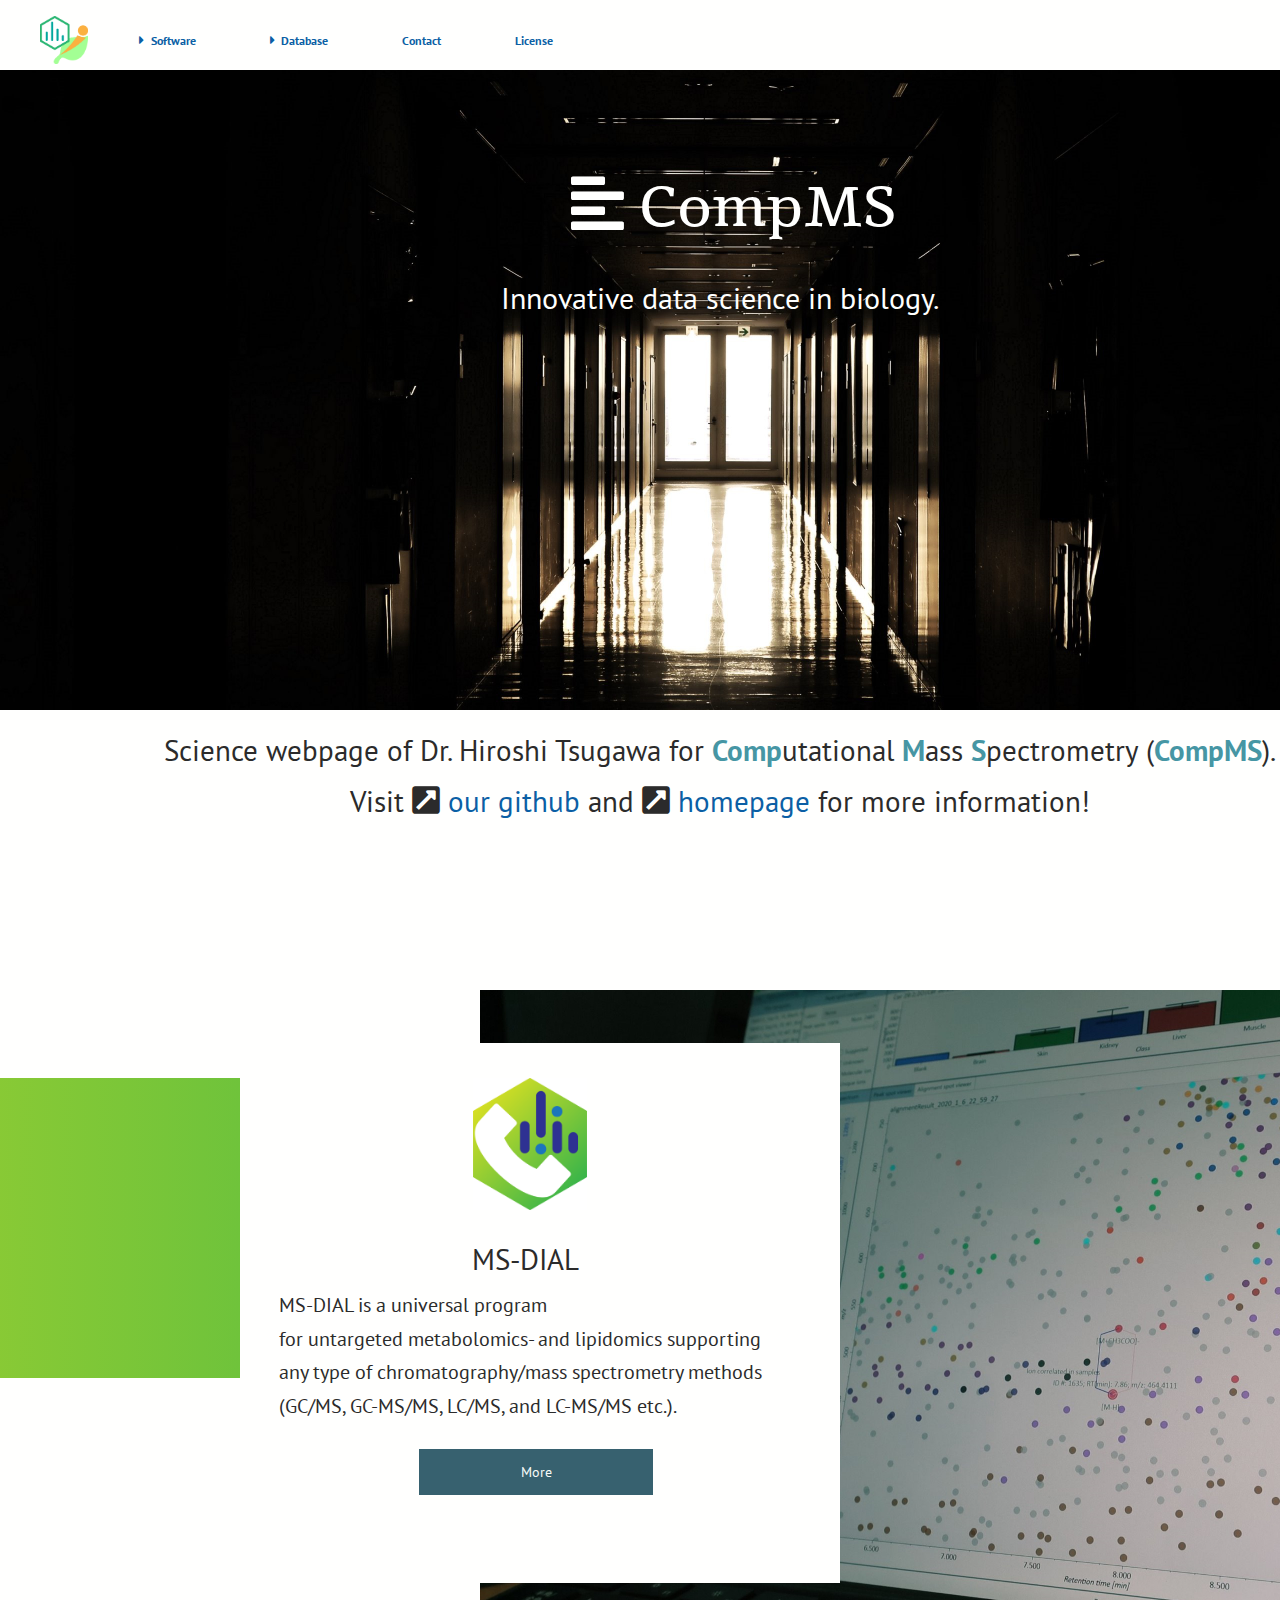
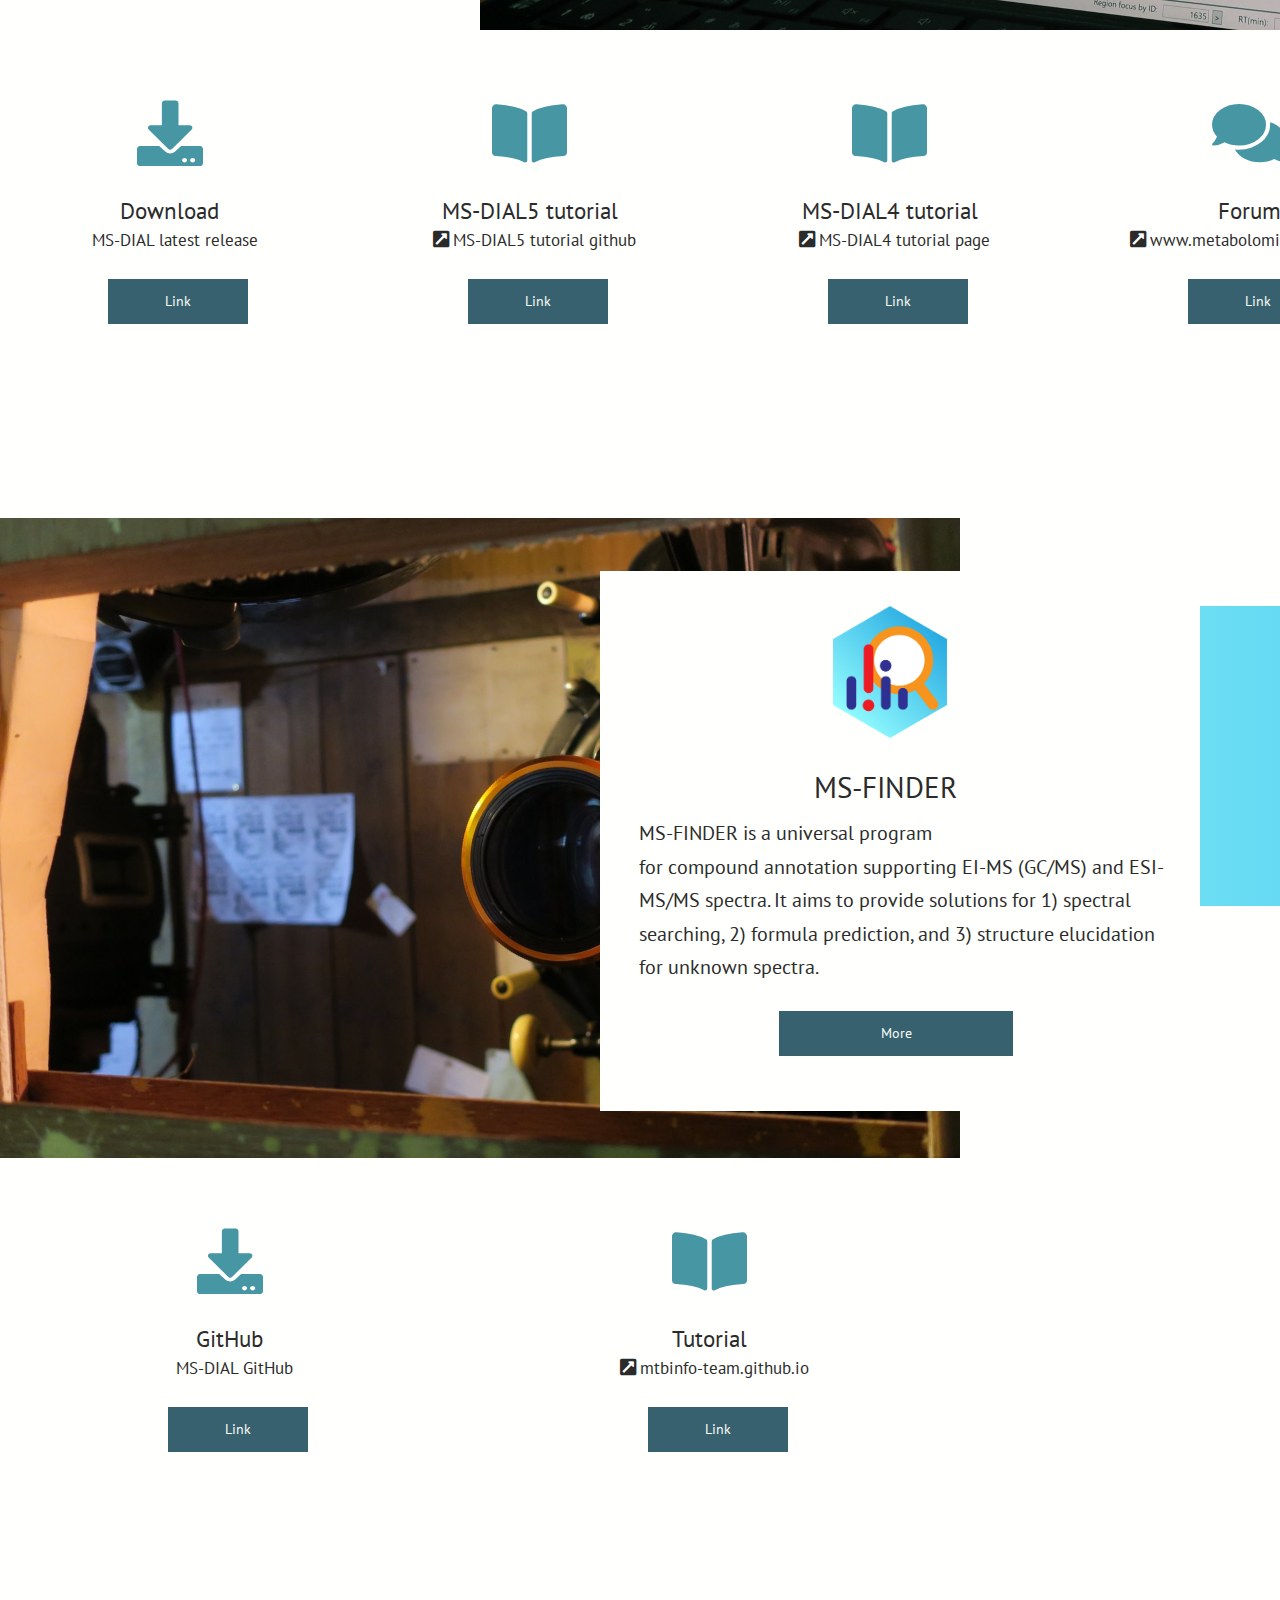
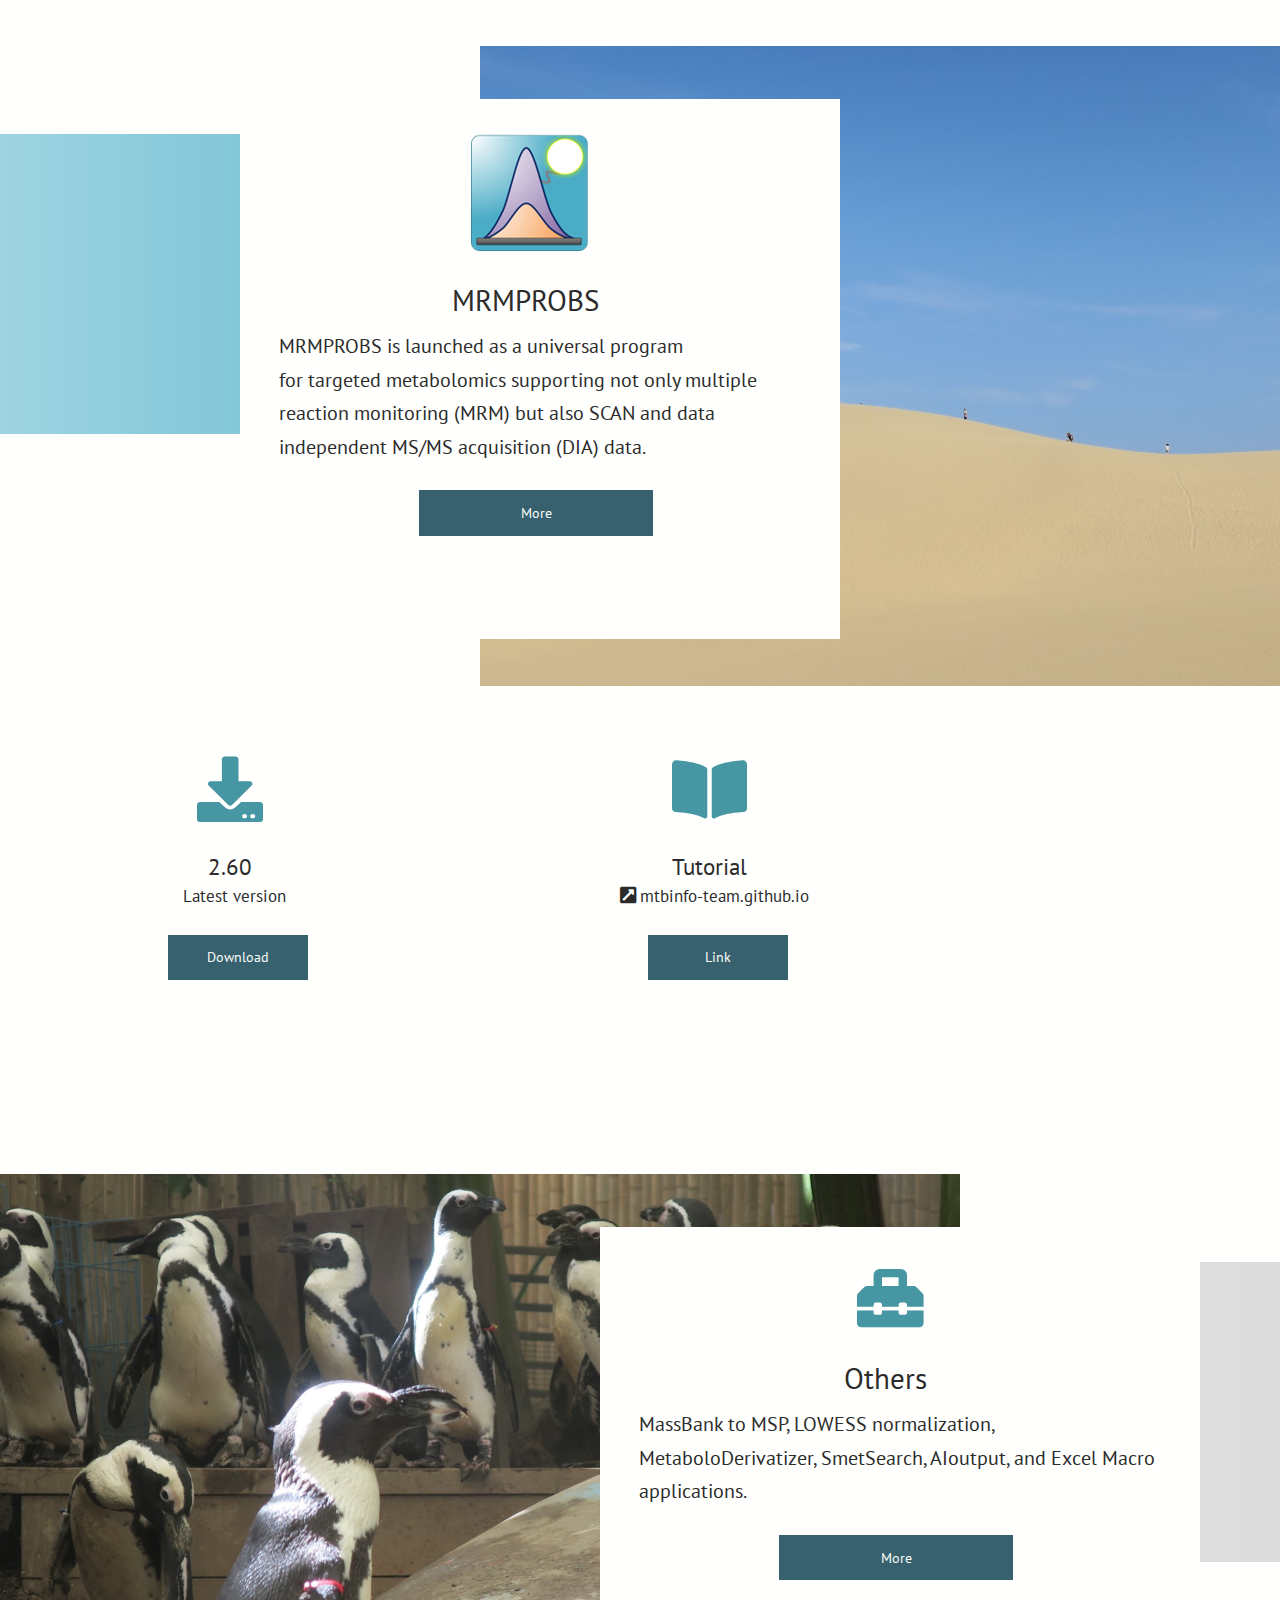
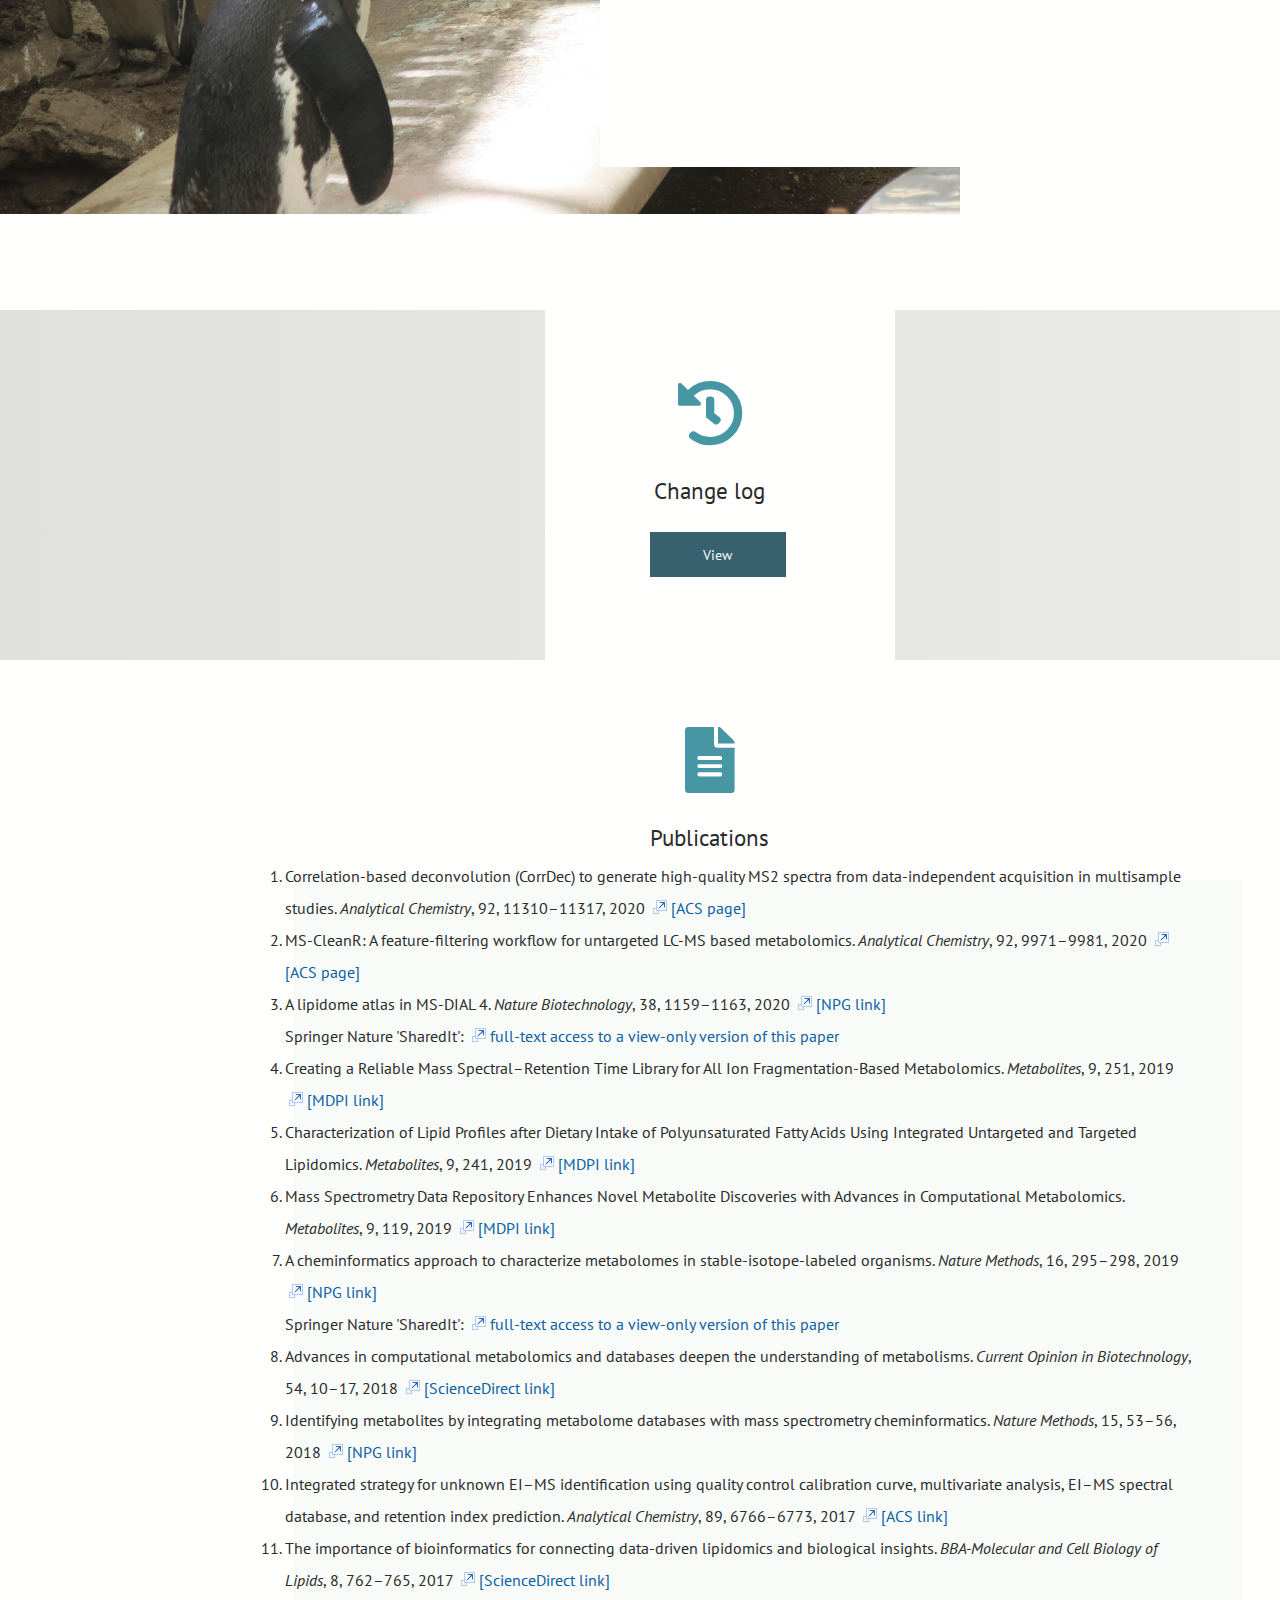
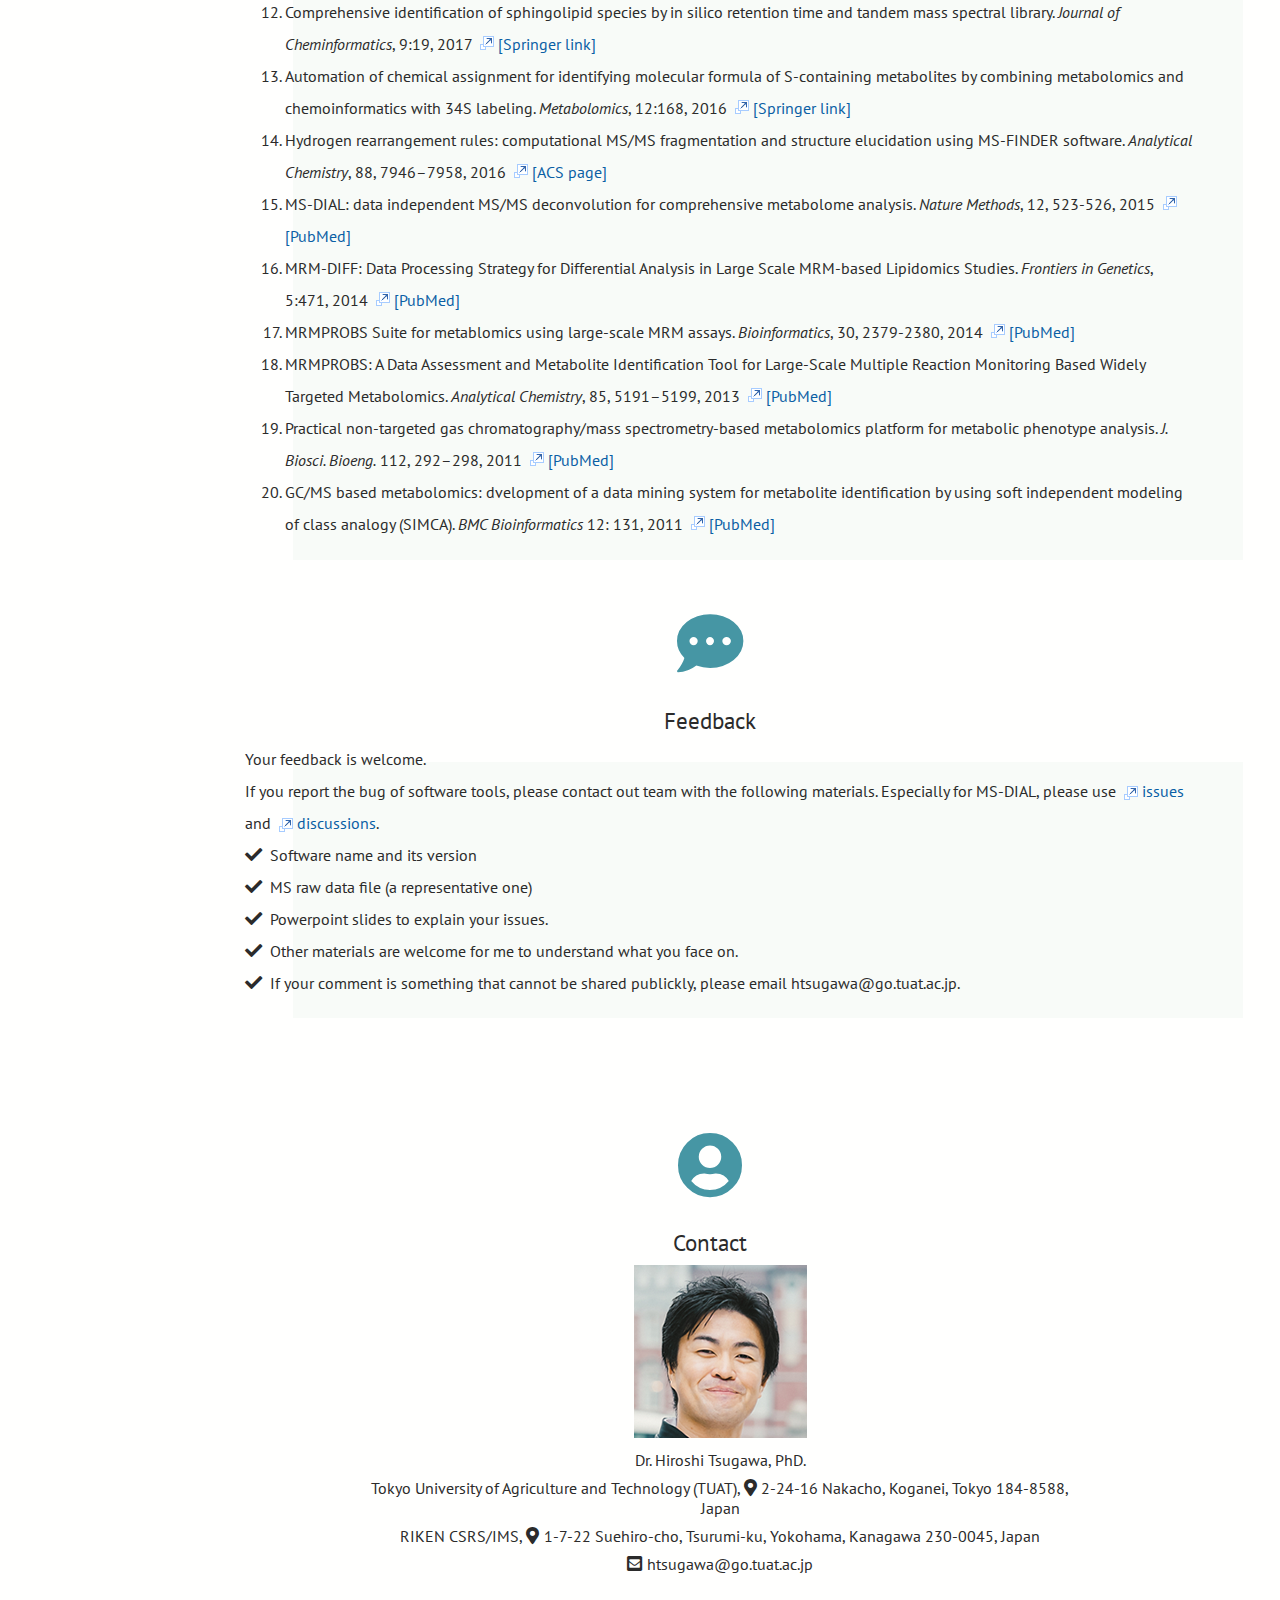
==== commit d8f0ec78: "Update index.html" ====
--- a/index.html
+++ b/index.html
@@ -139,12 +139,12 @@
 					<div class="col span_6">
 						<div class="boxMenu">
 							<div class="boxContents">
-								<a href="https://github.com/systemsomicslab/MsdialWorkbench/releases"></a>
+								<a href="https://github.com/systemsomicslab/MsdialWorkbench/releases/latest"></a>
 								<div class="labelMenuIcon">
 									<span class="iconAwesome-Menu mainIcon">&#xf019;</span>
 								</div>
-								<div class="labelMenuTitle">GitHub</div>
-								<div class="labelMenuSubTitle">MS-DIAL GitHub</div>
+								<div class="labelMenuTitle">Download</div>
+								<div class="labelMenuSubTitle">MS-DIAL latest release</div>
 								<div class="labelButton">Link</div>
 							</div>
 						</div>
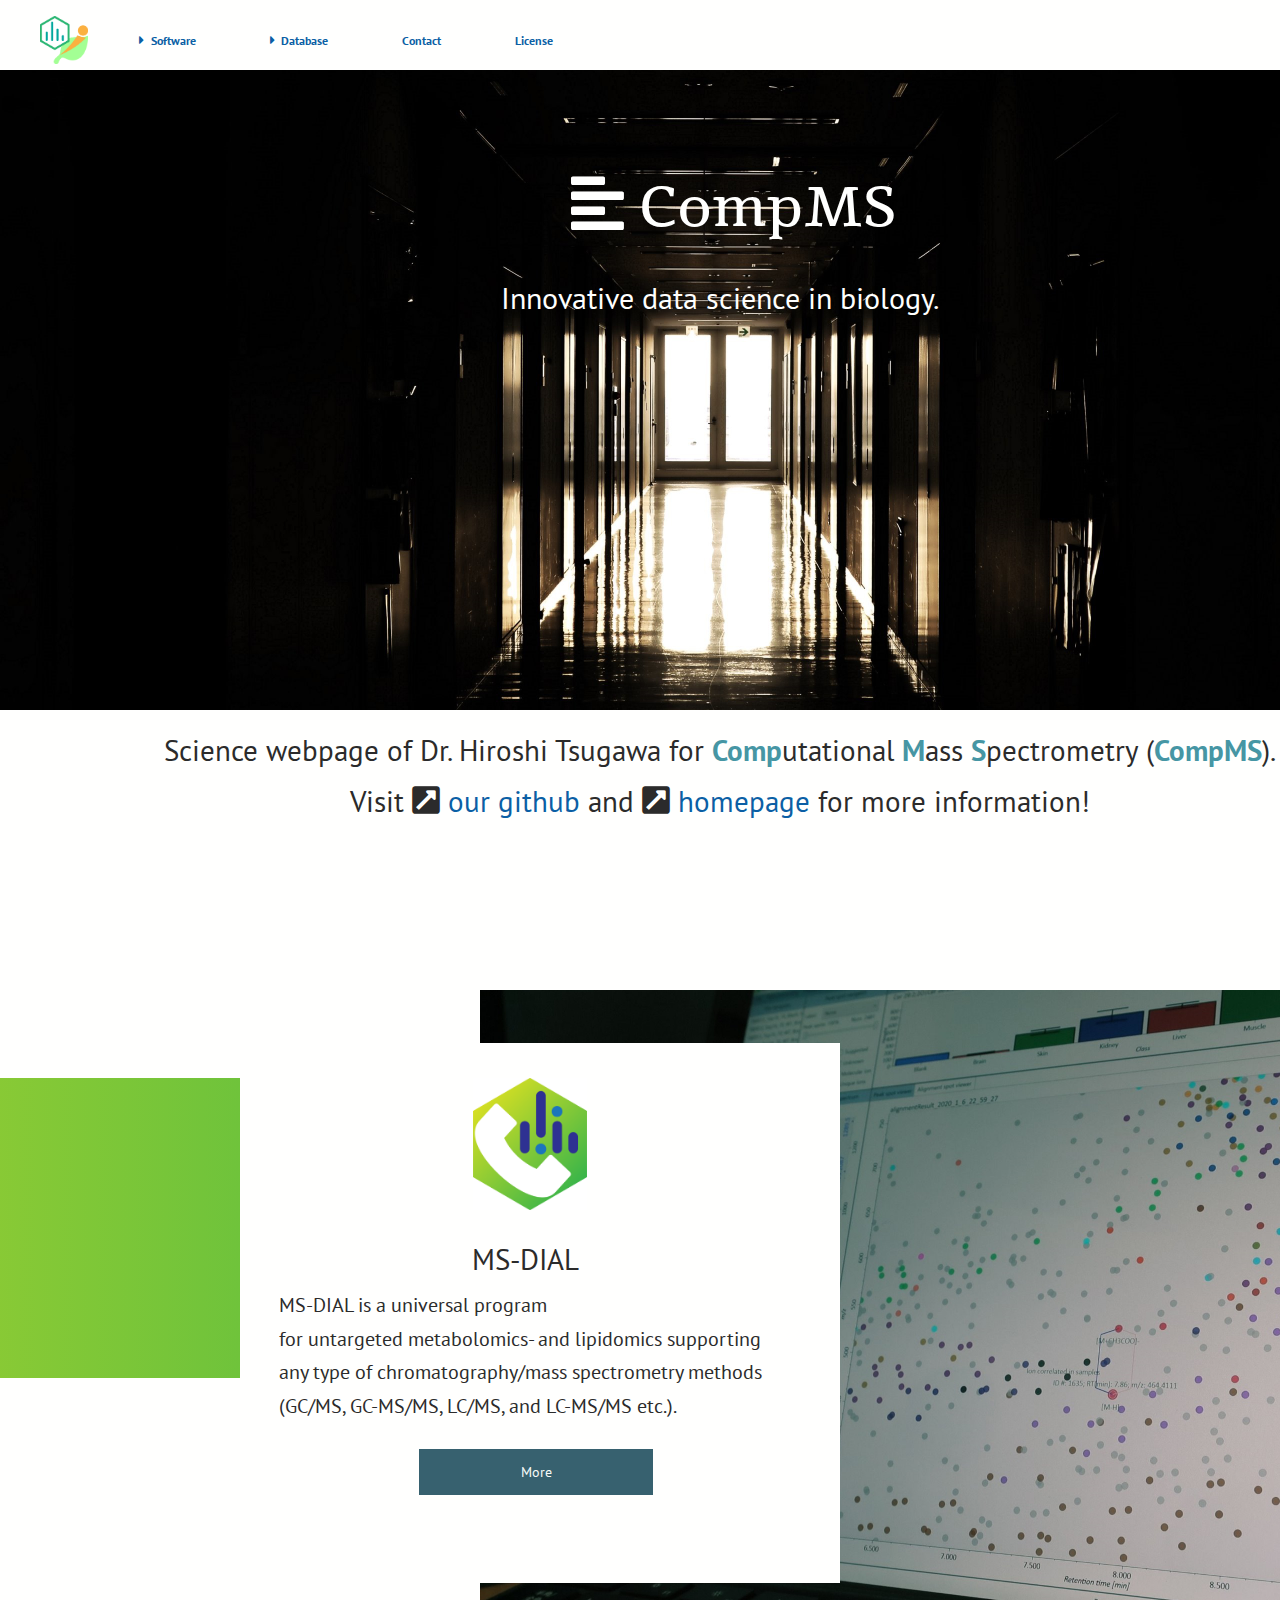
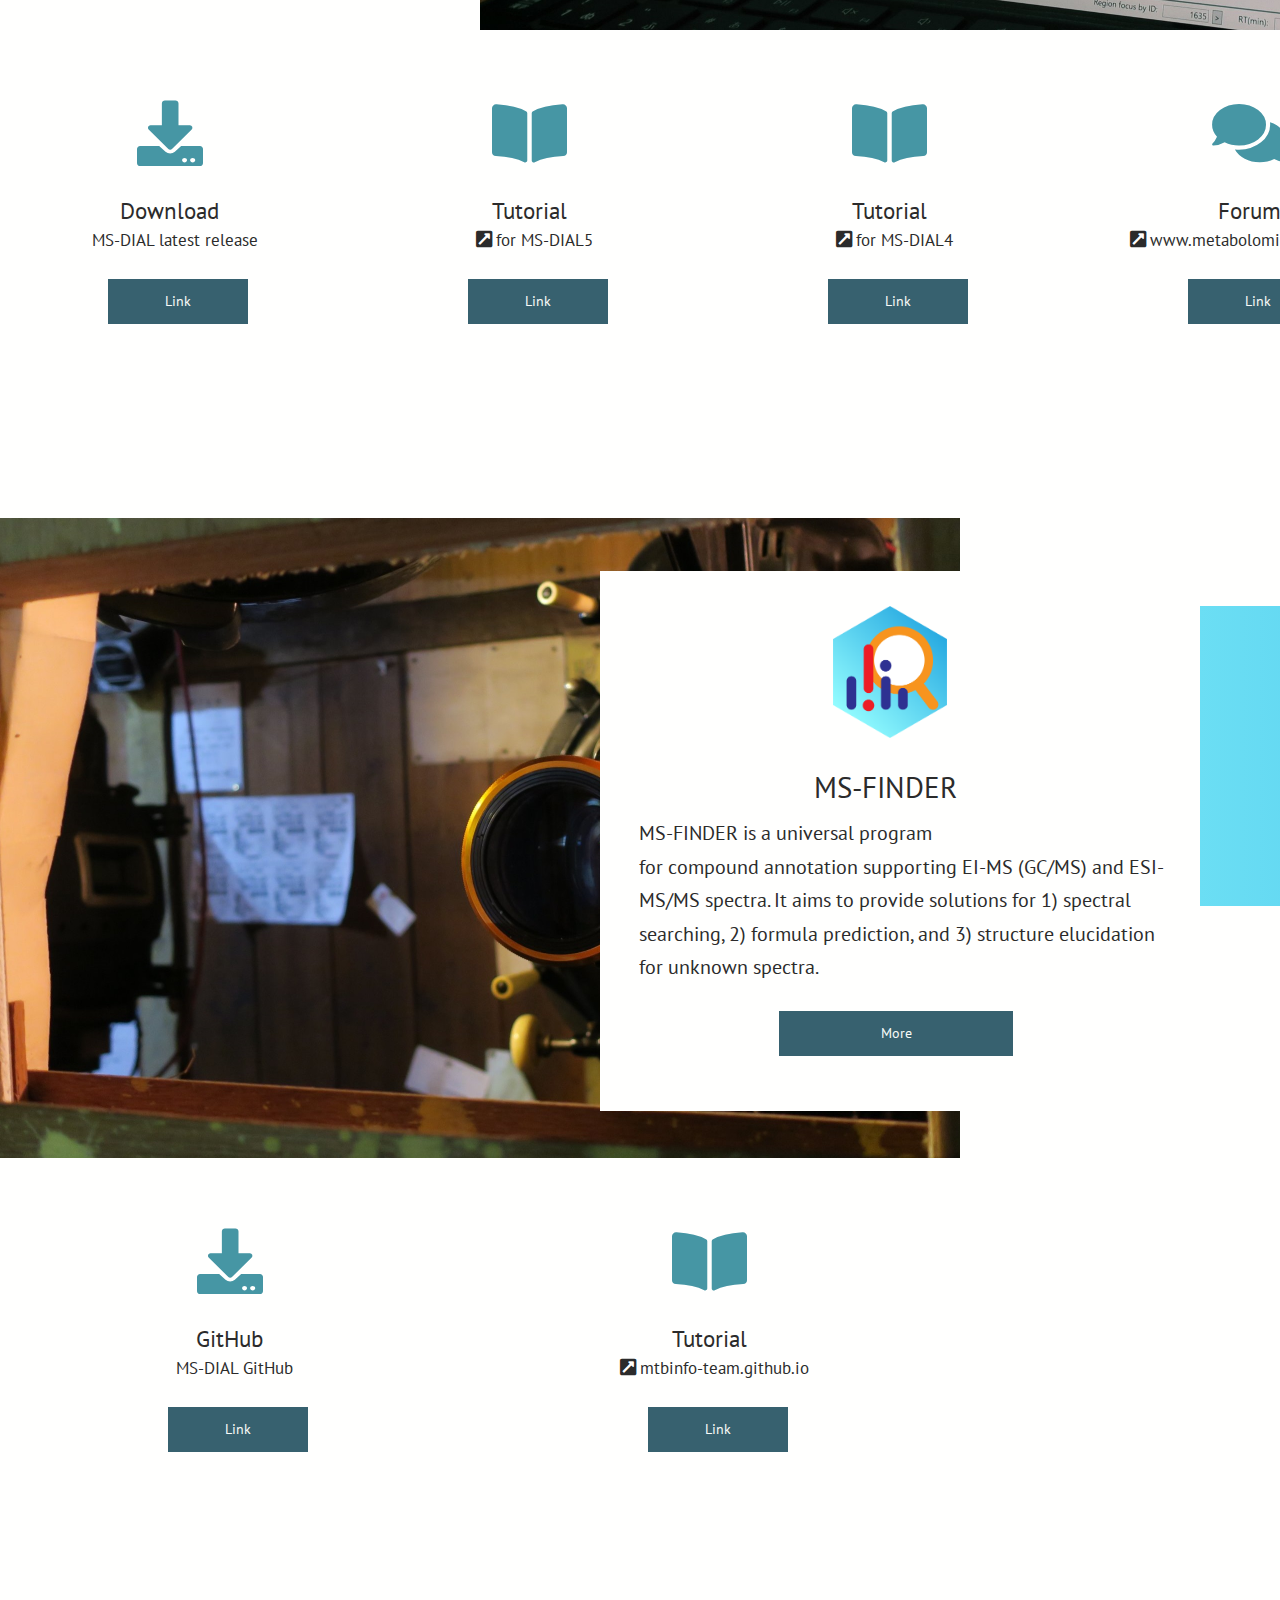
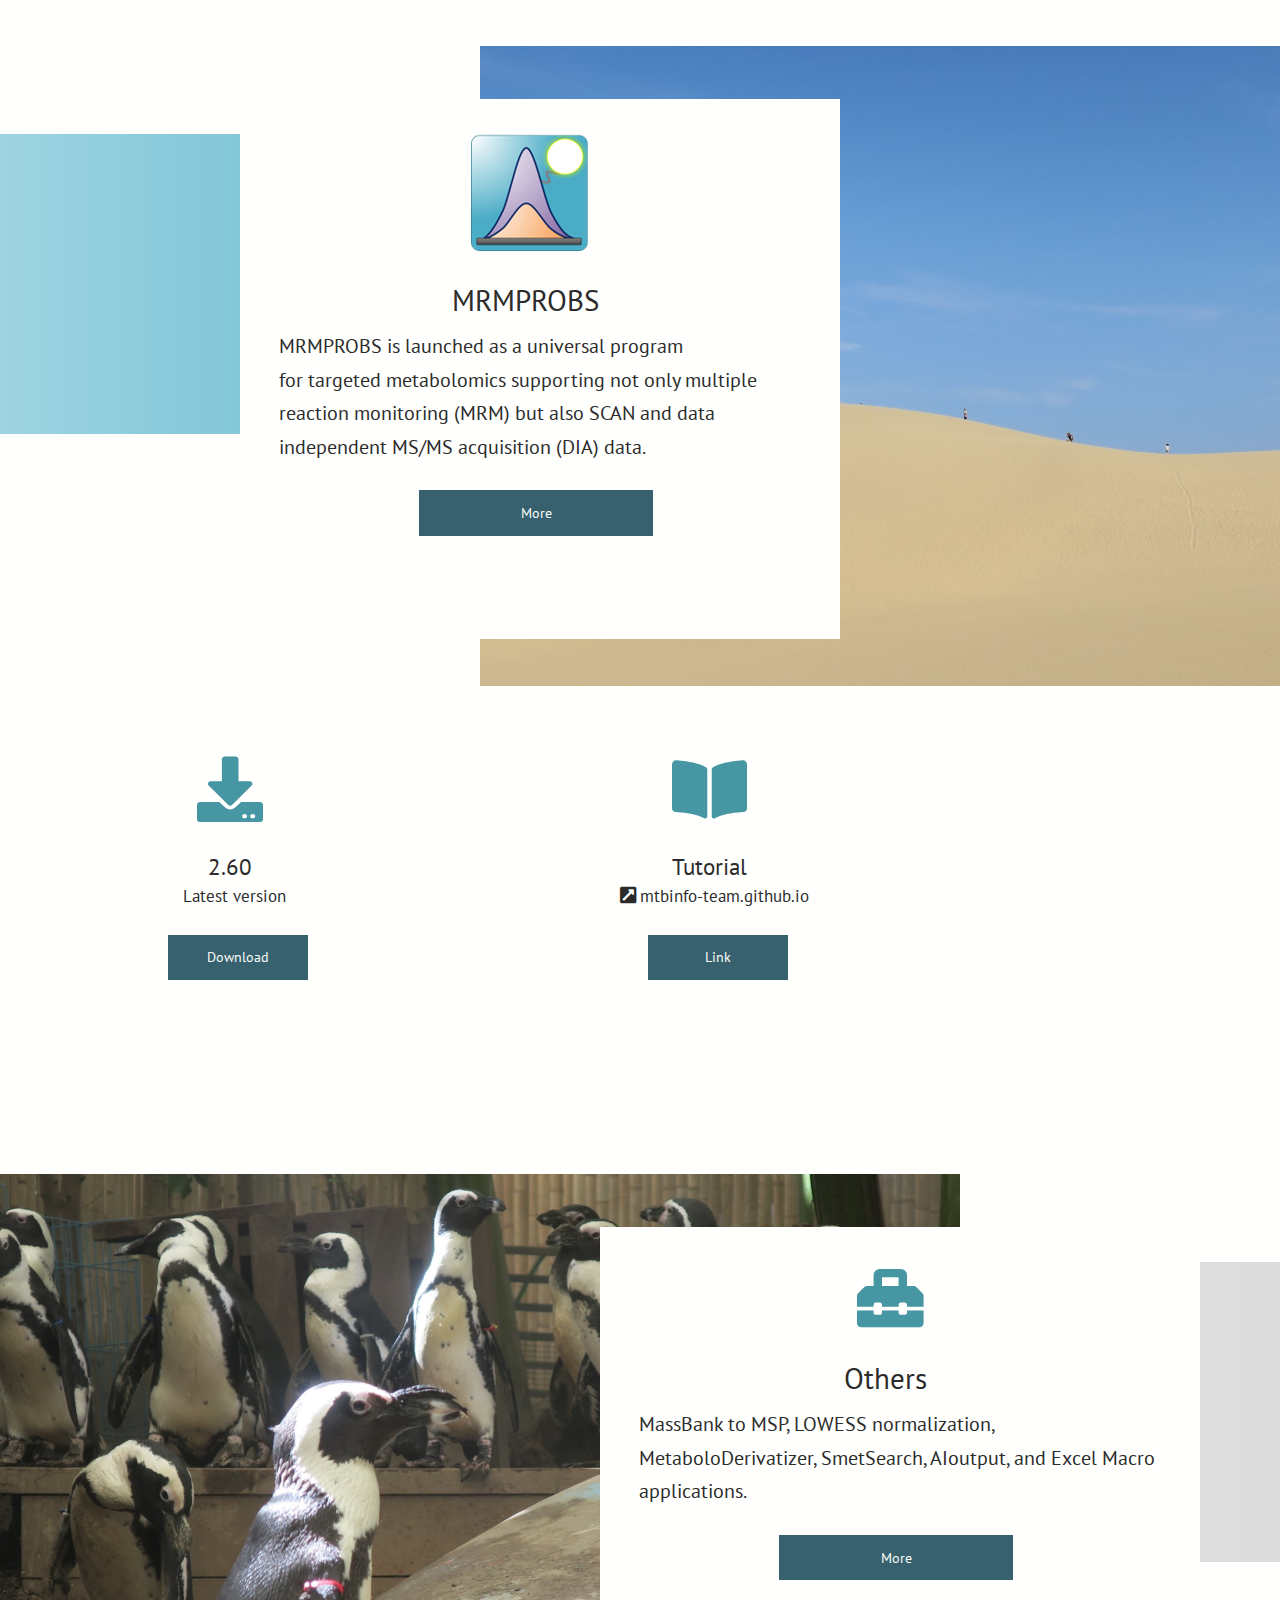
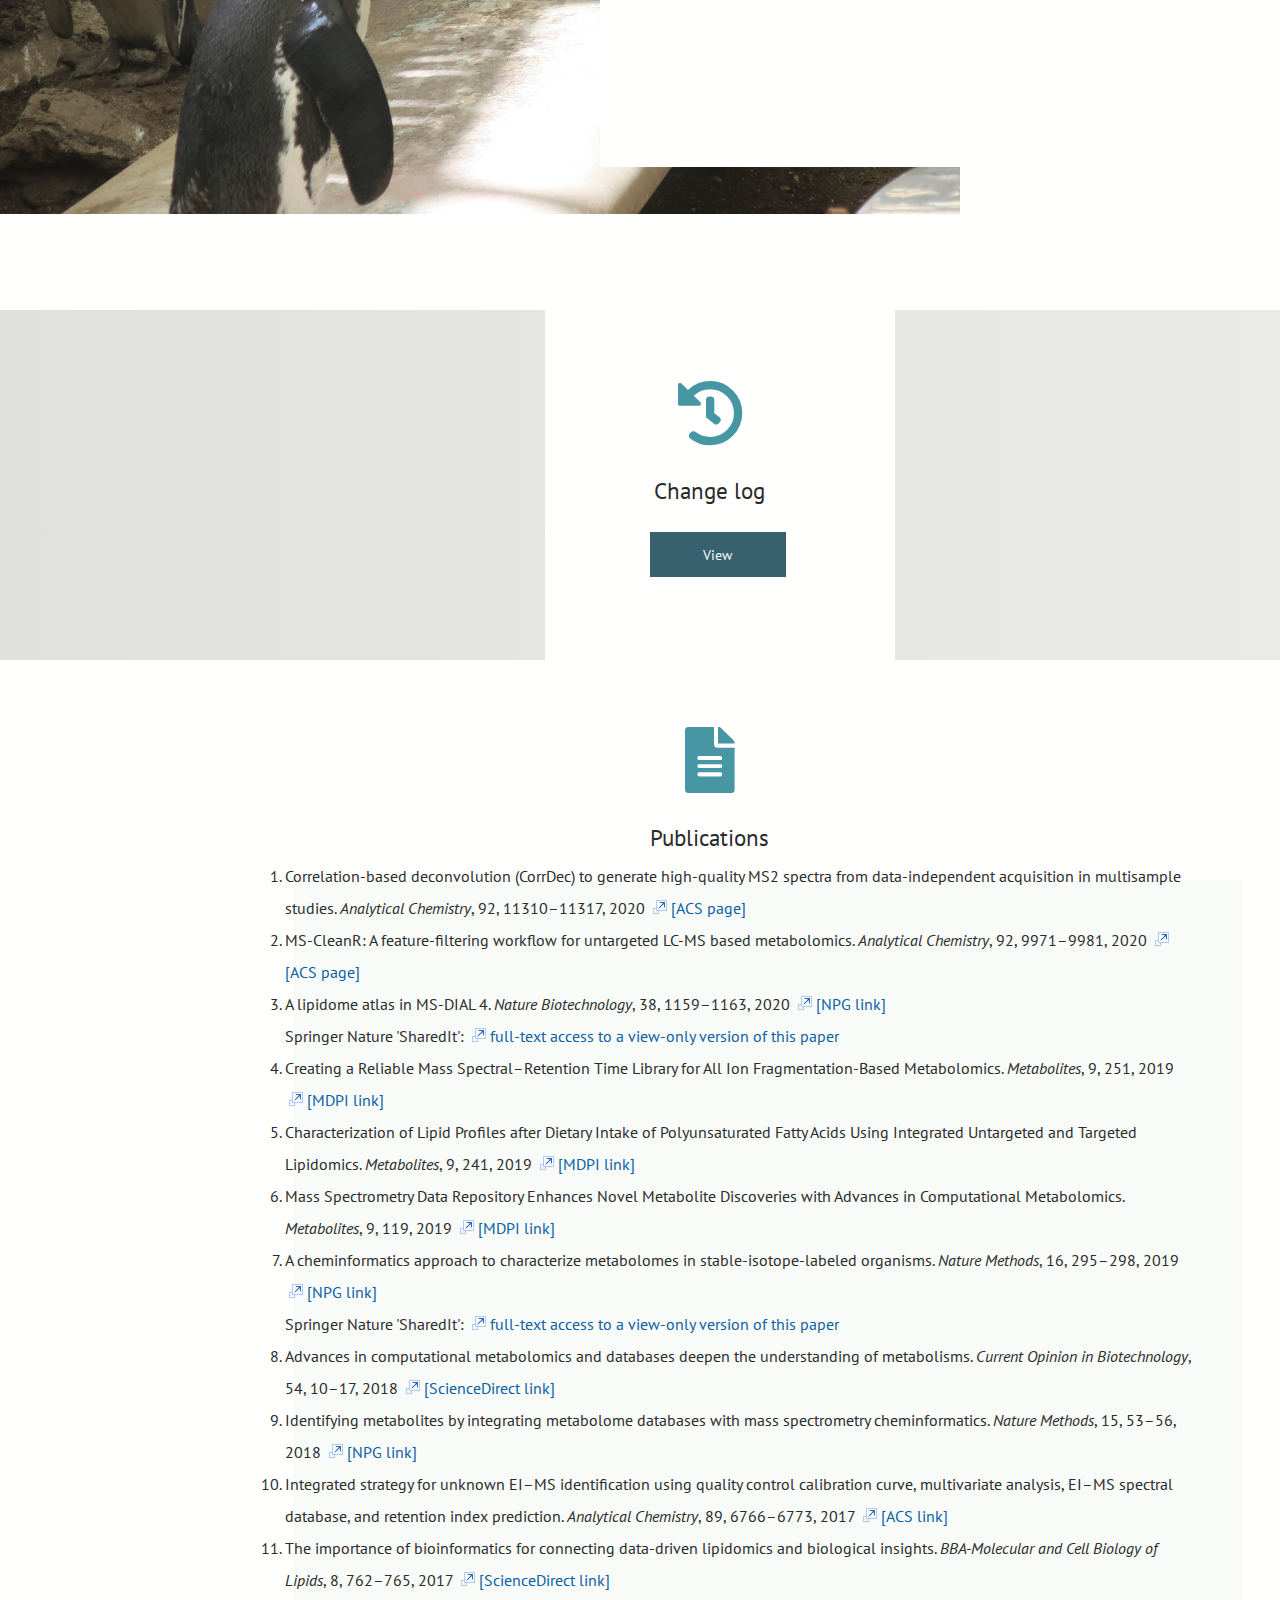
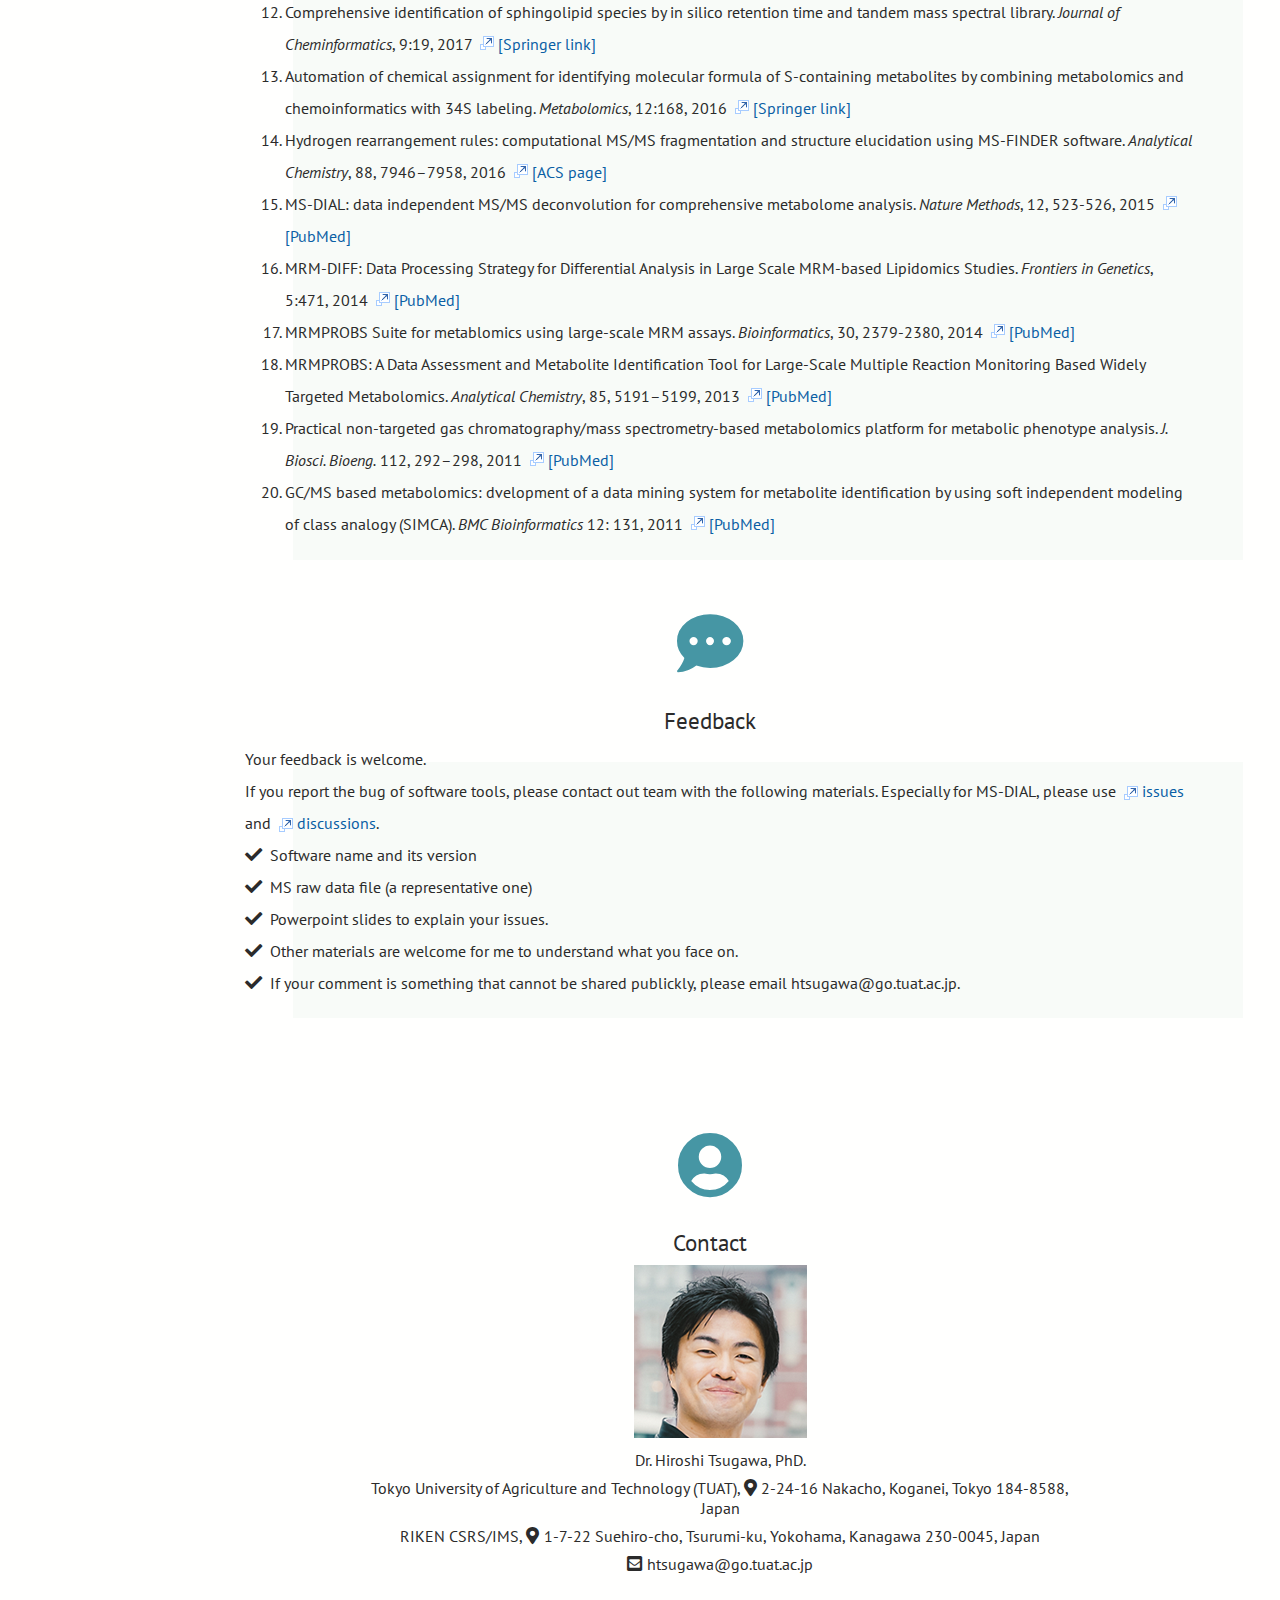
==== commit f44a9bfe: "Update Tutorial v5 link (and the title)." ====
--- a/index.html
+++ b/index.html
@@ -152,12 +152,12 @@
 					<div class="col span_6">
 						<div class="boxMenu">
 							<div class="boxContents">
-								<a href="https://github.com/systemsomicslab/msdial5tutorial"></a>
+								<a href="https://systemsomicslab.github.io/msdial5tutorial/"></a>
 								<div class="labelMenuIcon">
 									<span class="iconAwesome-Menu">&#xf518;</span>
 								</div>
-								<div class="labelMenuTitle">MS-DIAL5 tutorial</div>
-								<div class="labelMenuSubTitle"><span class="iconAwesome">&#xf360;</span>MS-DIAL5 tutorial github</div>
+								<div class="labelMenuTitle">Tutorial</div>
+								<div class="labelMenuSubTitle"><span class="iconAwesome">&#xf360;</span>for MS-DIAL5</div>
 								<div class="labelMenuItem"></div>
 								<div class="labelButton">Link</div>
 							</div>
@@ -170,8 +170,8 @@
 								<div class="labelMenuIcon">
 									<span class="iconAwesome-Menu">&#xf518;</span>
 								</div>
-								<div class="labelMenuTitle">MS-DIAL4 tutorial</div>
-								<div class="labelMenuSubTitle"><span class="iconAwesome">&#xf360;</span>MS-DIAL4 tutorial page</div>
+								<div class="labelMenuTitle">Tutorial</div>
+								<div class="labelMenuSubTitle"><span class="iconAwesome">&#xf360;</span>for MS-DIAL4</div>
 								<div class="labelMenuItem"></div>
 								<div class="labelButton">Link</div>
 							</div>
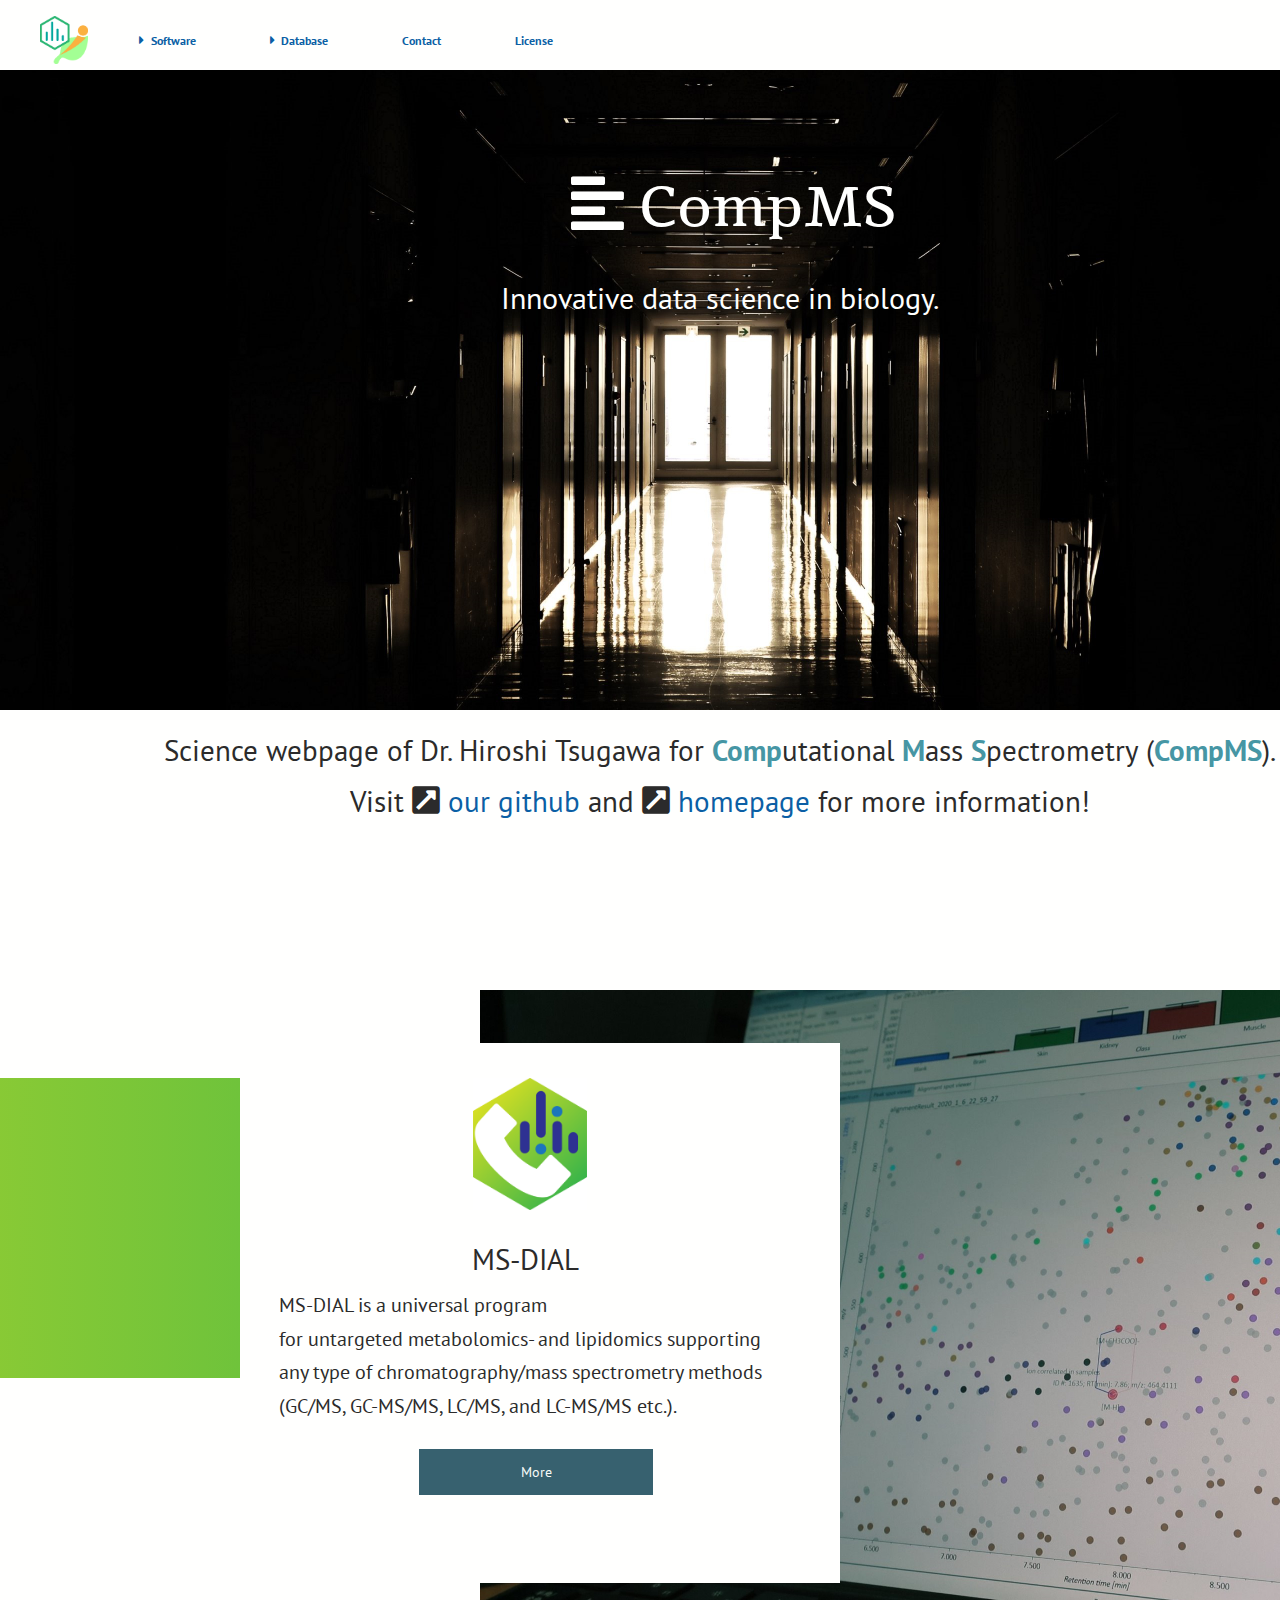
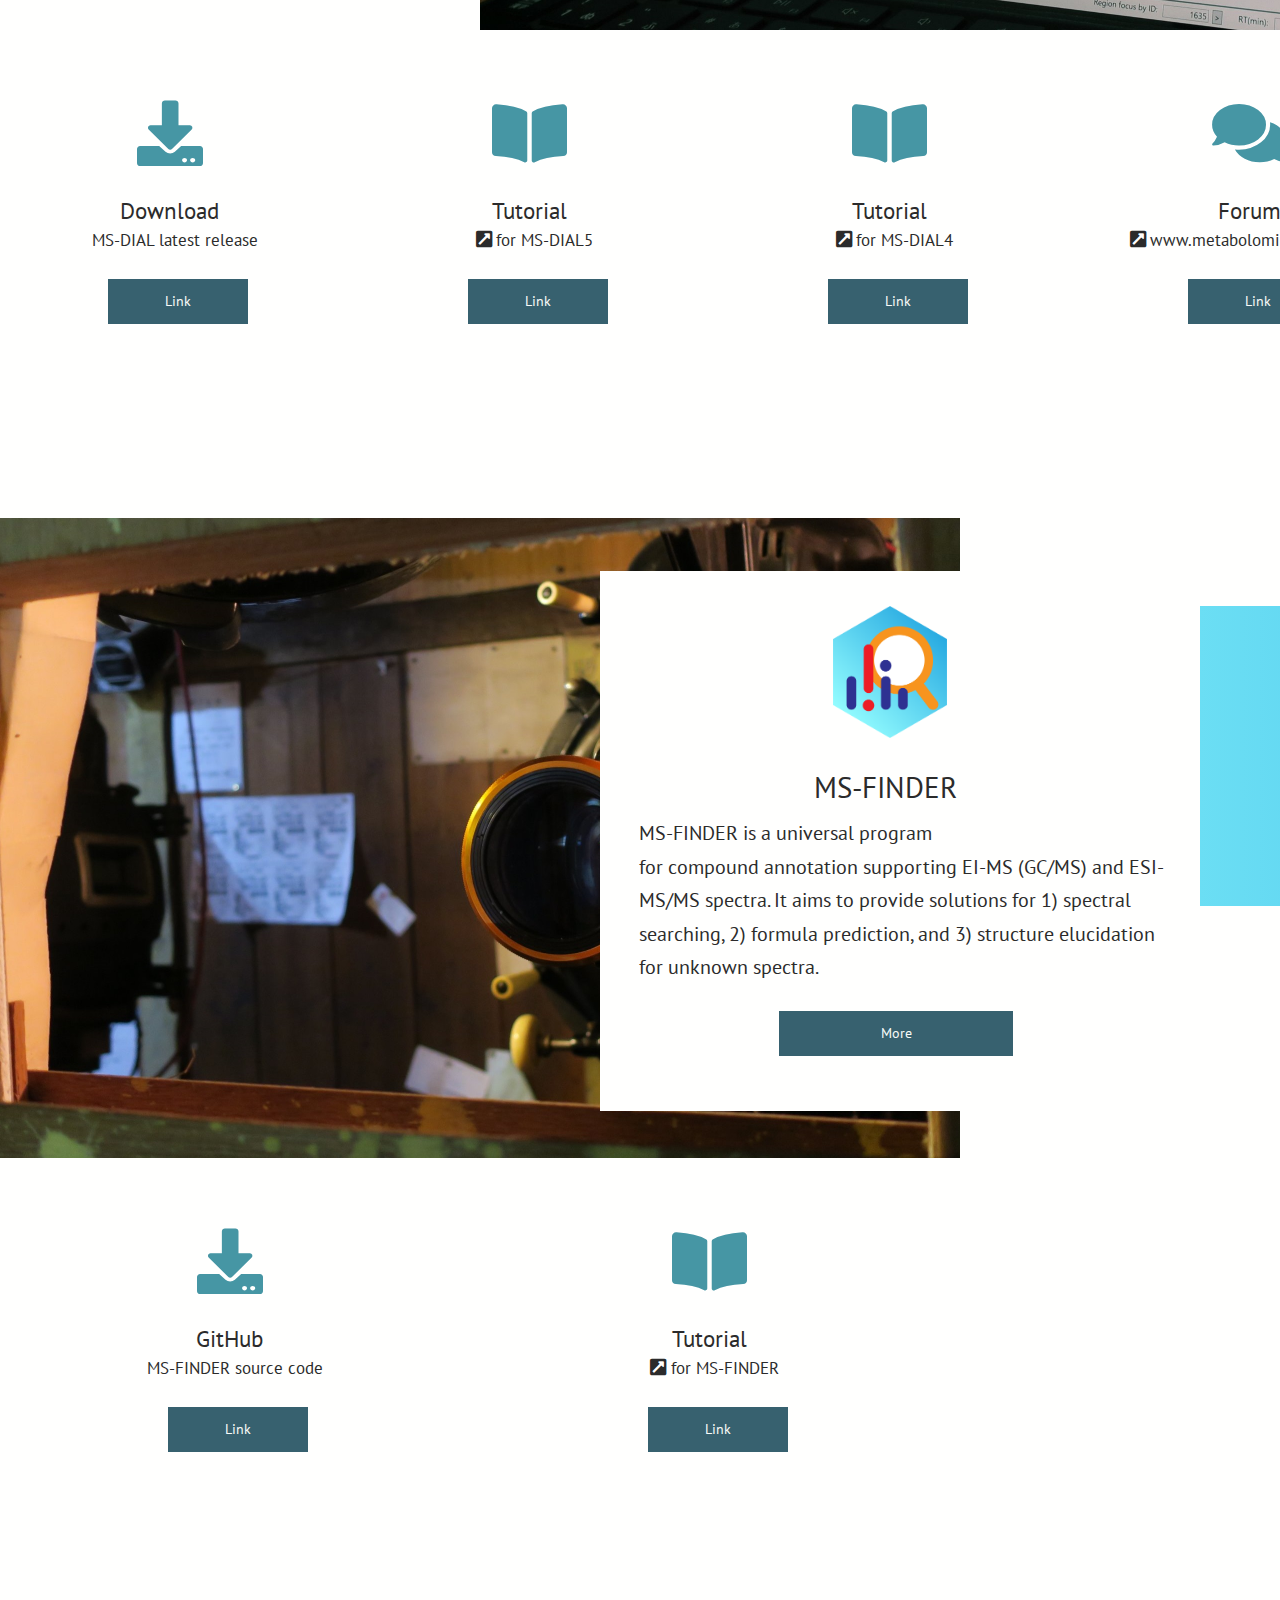
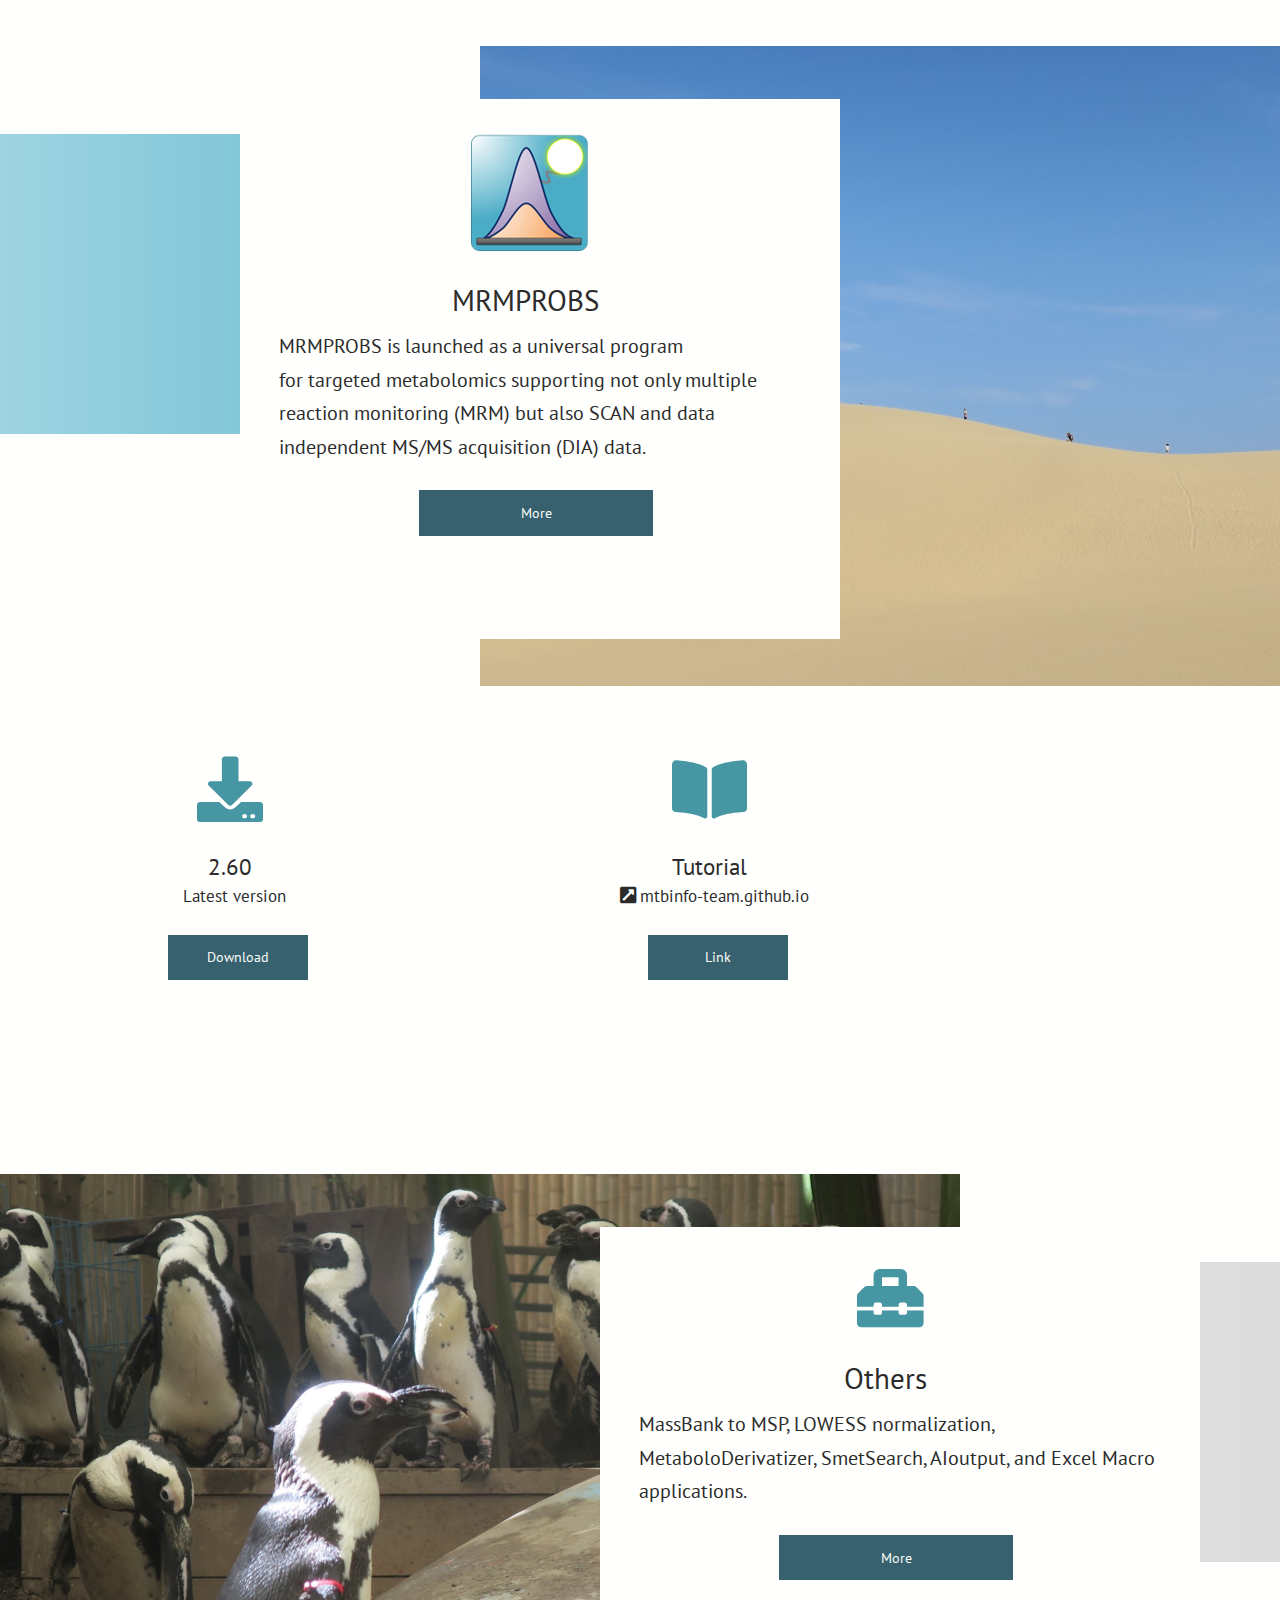
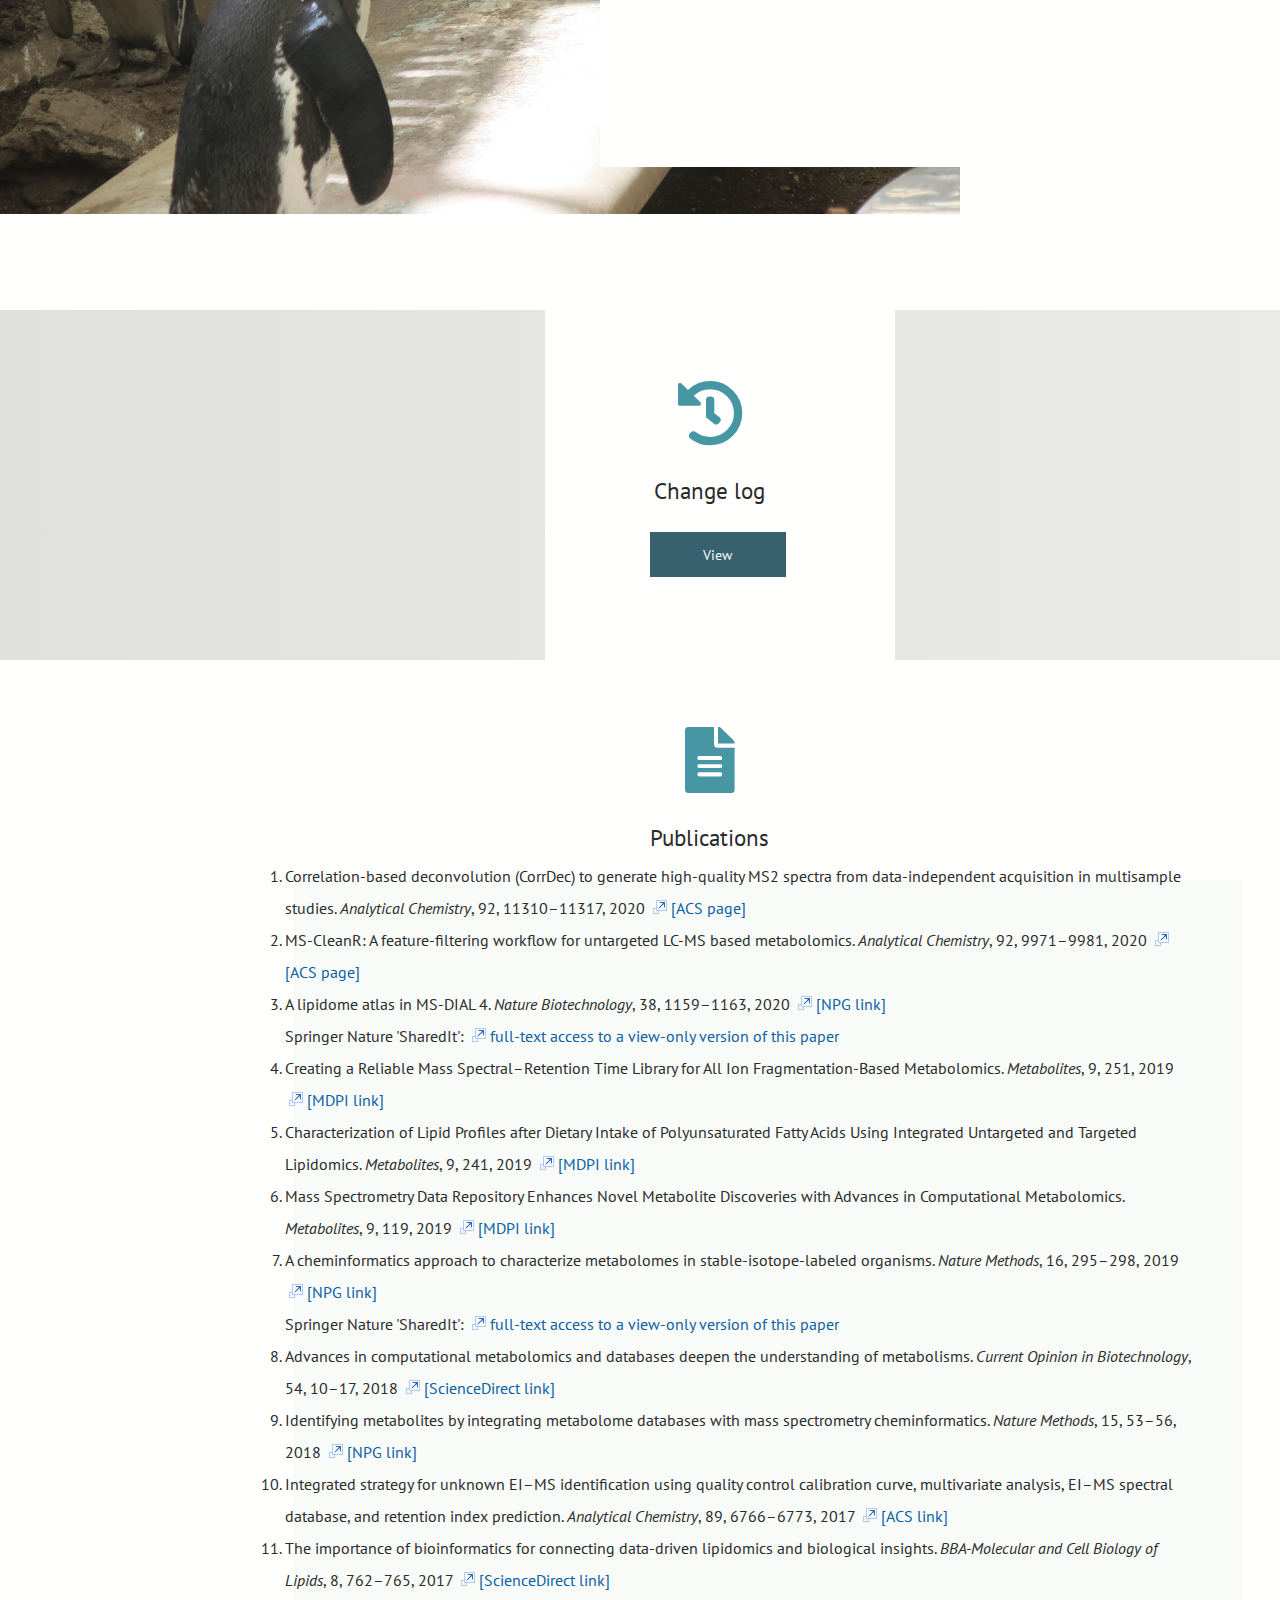
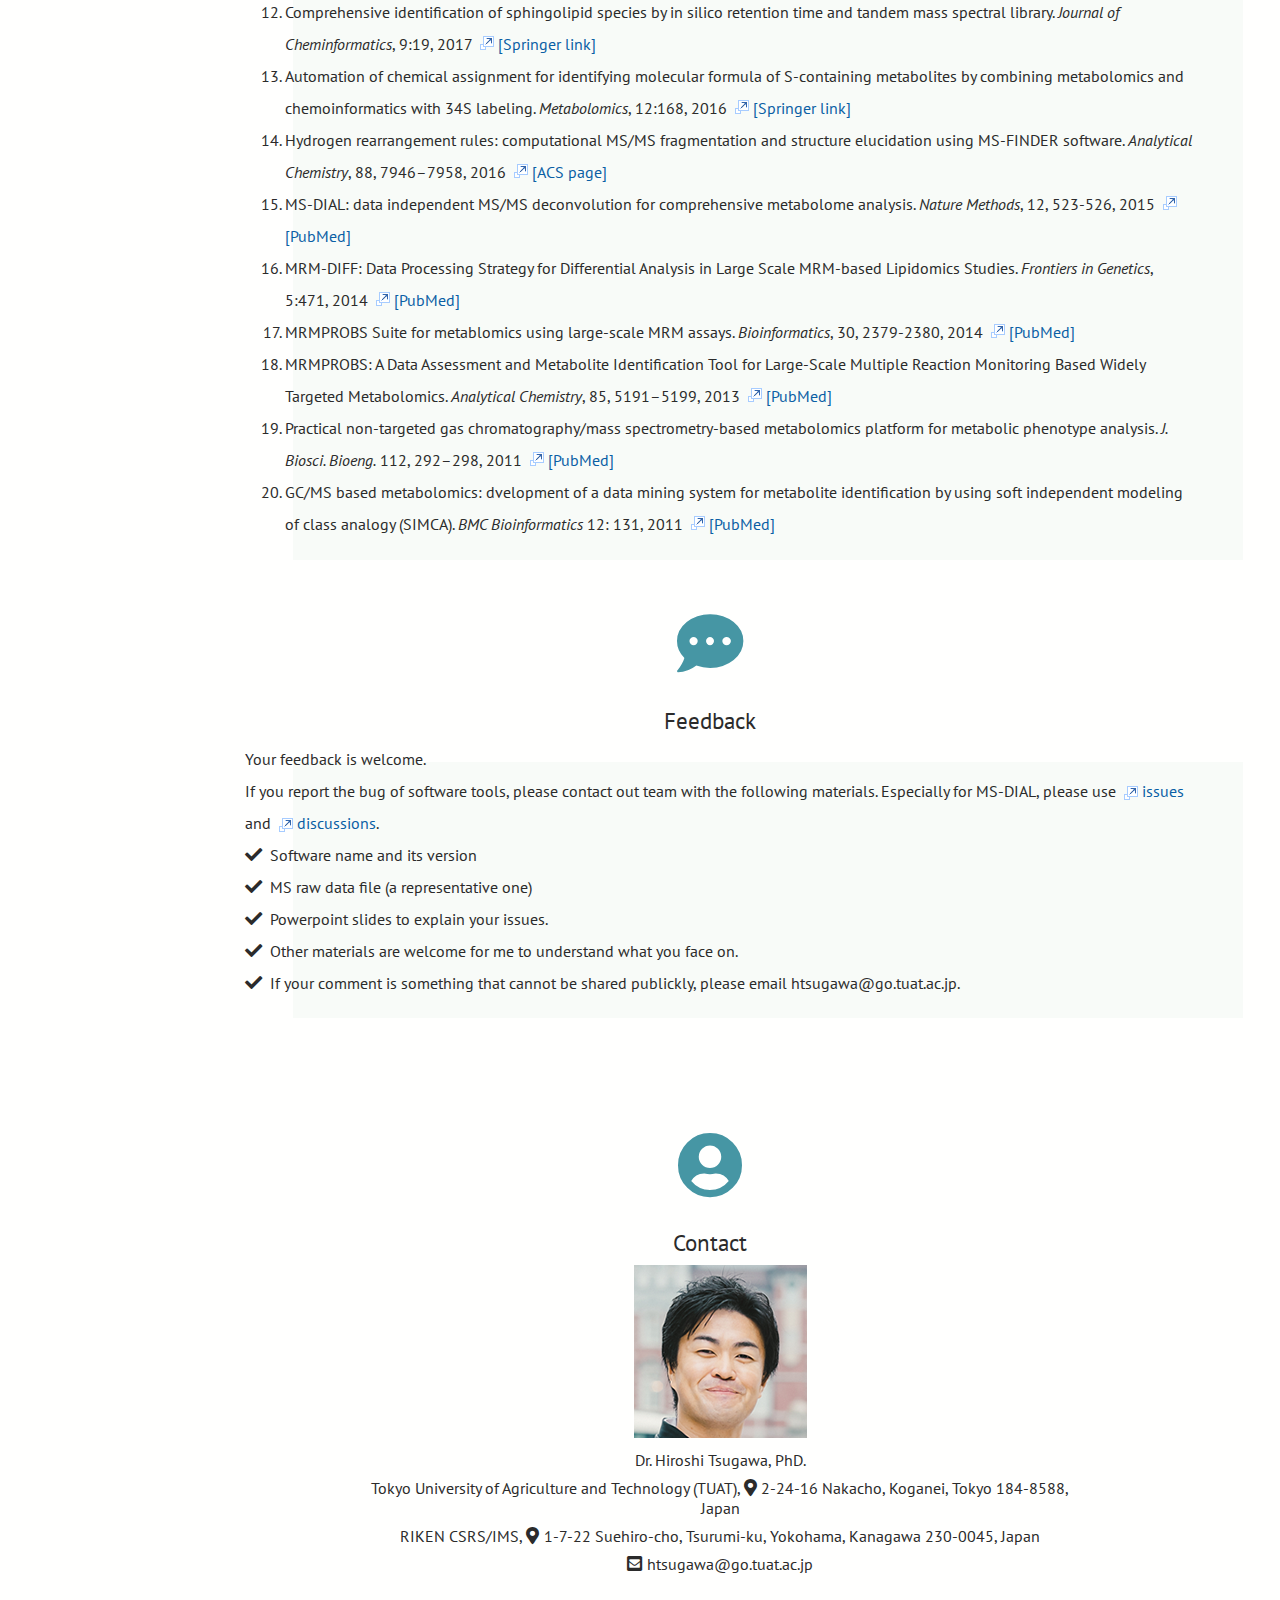
==== commit 8147f47a: "Update the menu titles and links." ====
--- a/index.html
+++ b/index.html
@@ -223,12 +223,12 @@
 					<div class="col span_8">
 						<div class="boxMenu">
 							<div class="boxContents">
-								<a href="https://github.com/systemsomicslab/MsdialWorkbench"></a>
+								<a href="https://github.com/systemsomicslab/MsdialWorkbench/tree/master/src/MSFINDER"></a>
 								<div class="labelMenuIcon">
 									<span class="iconAwesome-Menu mainIcon">&#xf019;</span>
 								</div>
 								<div class="labelMenuTitle">GitHub</div>
-								<div class="labelMenuSubTitle">MS-DIAL GitHub</div>
+								<div class="labelMenuSubTitle">MS-FINDER source code</div>
 								<div class="labelButton">Link</div>
 							</div>
 						</div>
@@ -241,7 +241,7 @@
 									<span class="iconAwesome-Menu">&#xf518;</span>
 								</div>
 								<div class="labelMenuTitle">Tutorial</div>
-								<div class="labelMenuSubTitle"><span class="iconAwesome">&#xf360;</span>mtbinfo-team.github.io</div>
+								<div class="labelMenuSubTitle"><span class="iconAwesome">&#xf360;</span>for MS-FINDER</div>
 								<div class="labelMenuItem"></div>
 								<div class="labelButton">Link</div>
 							</div>
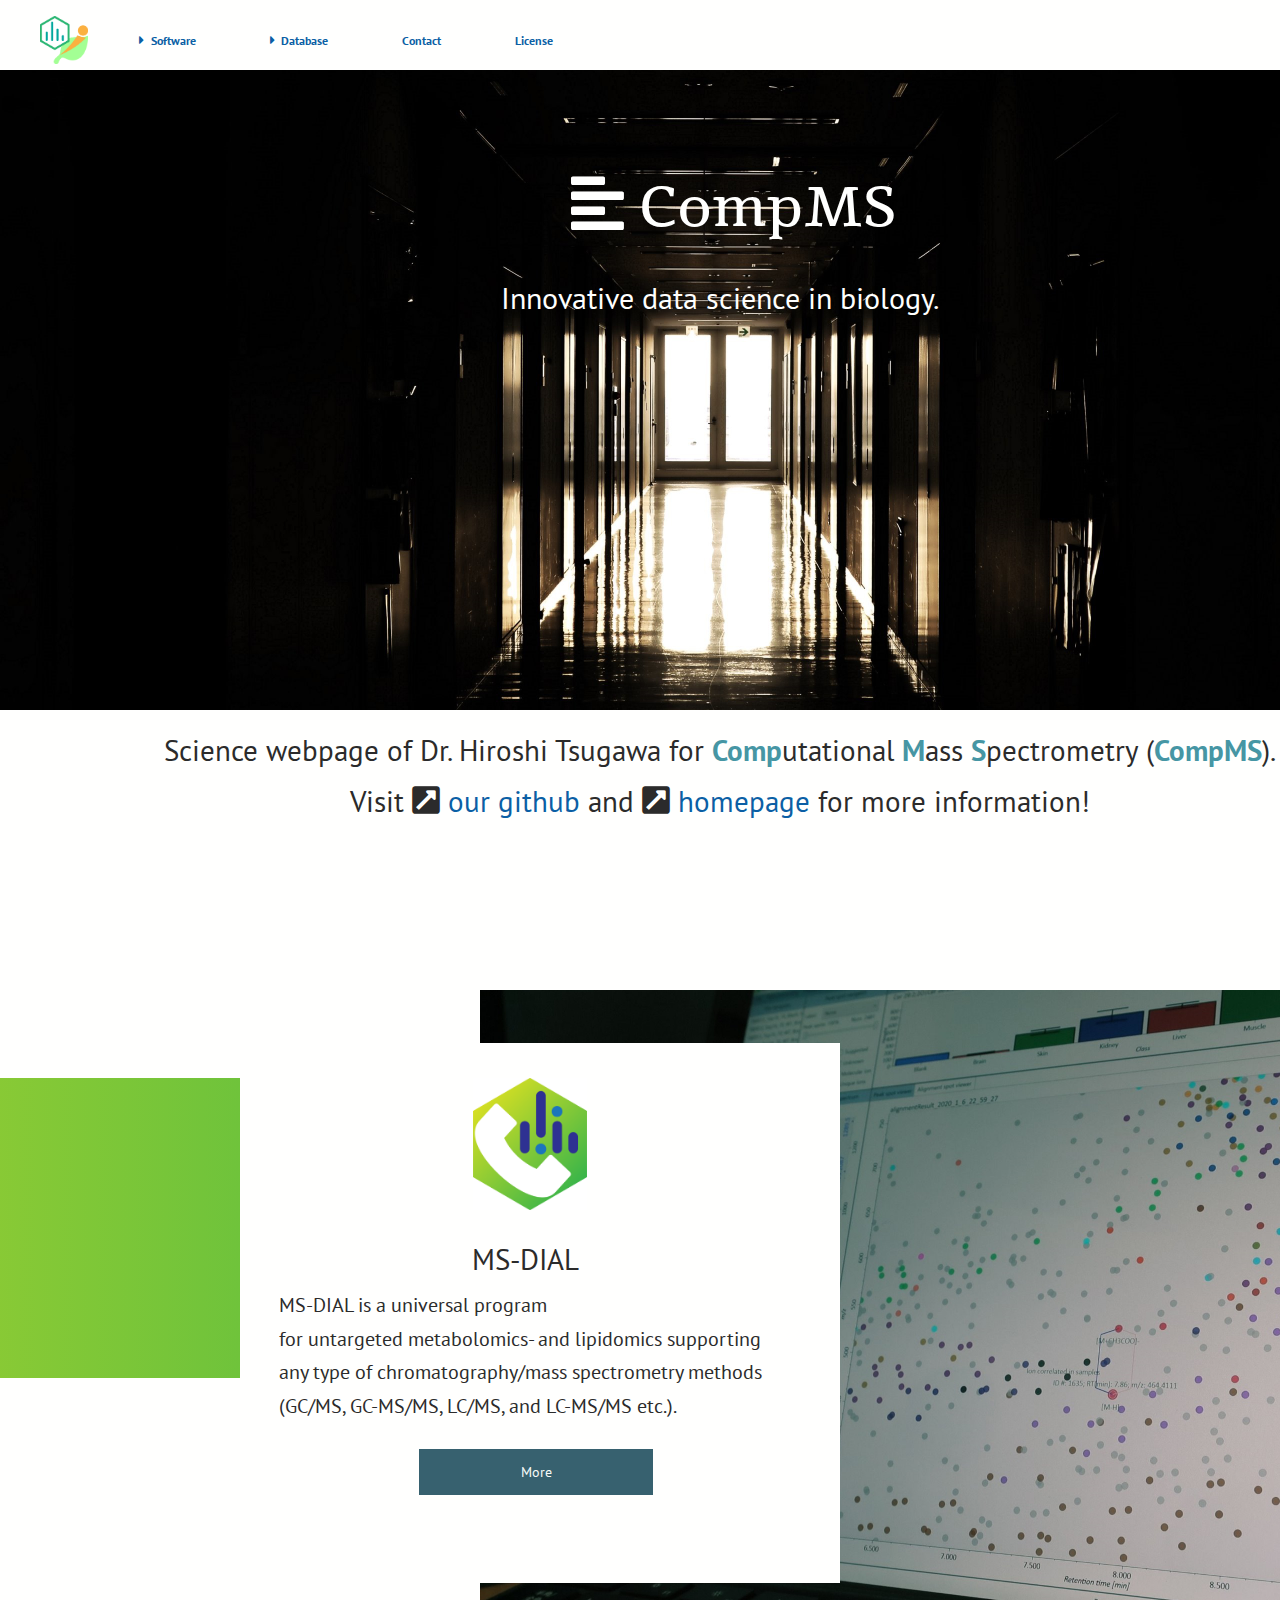
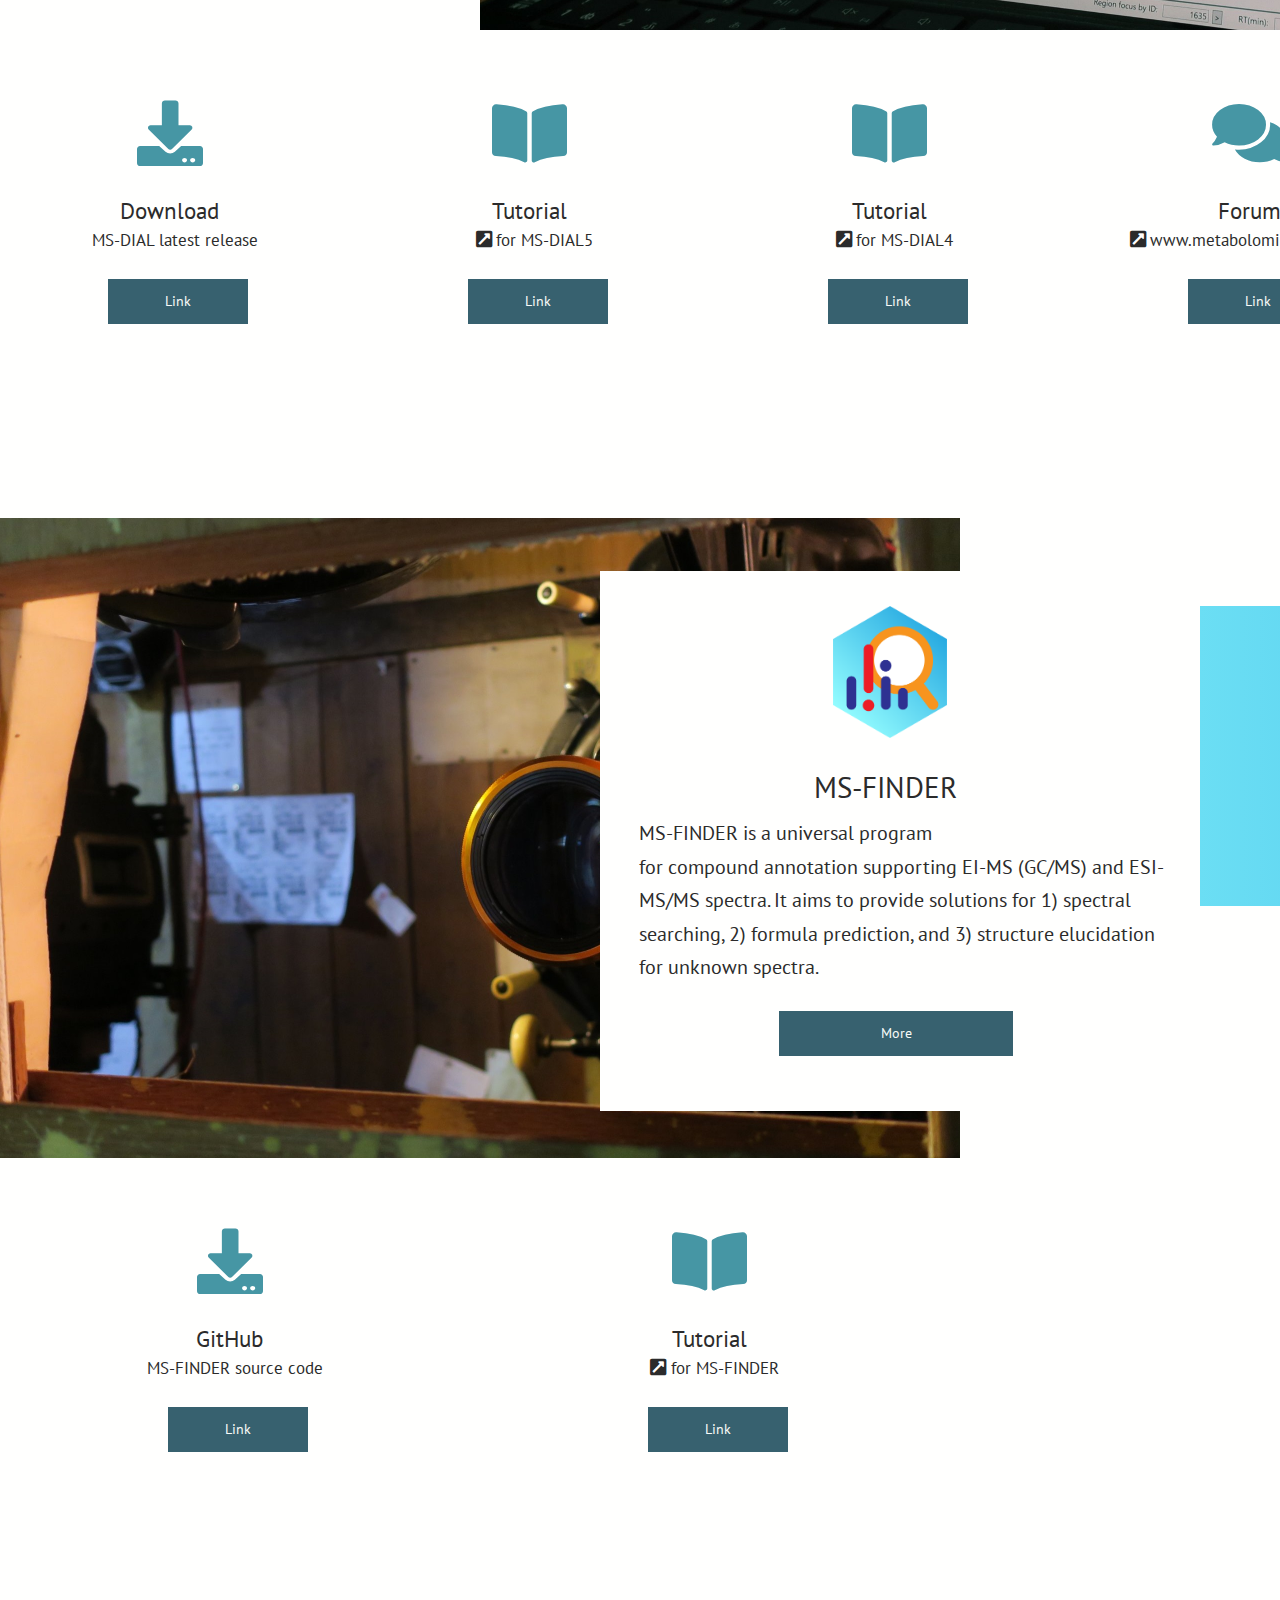
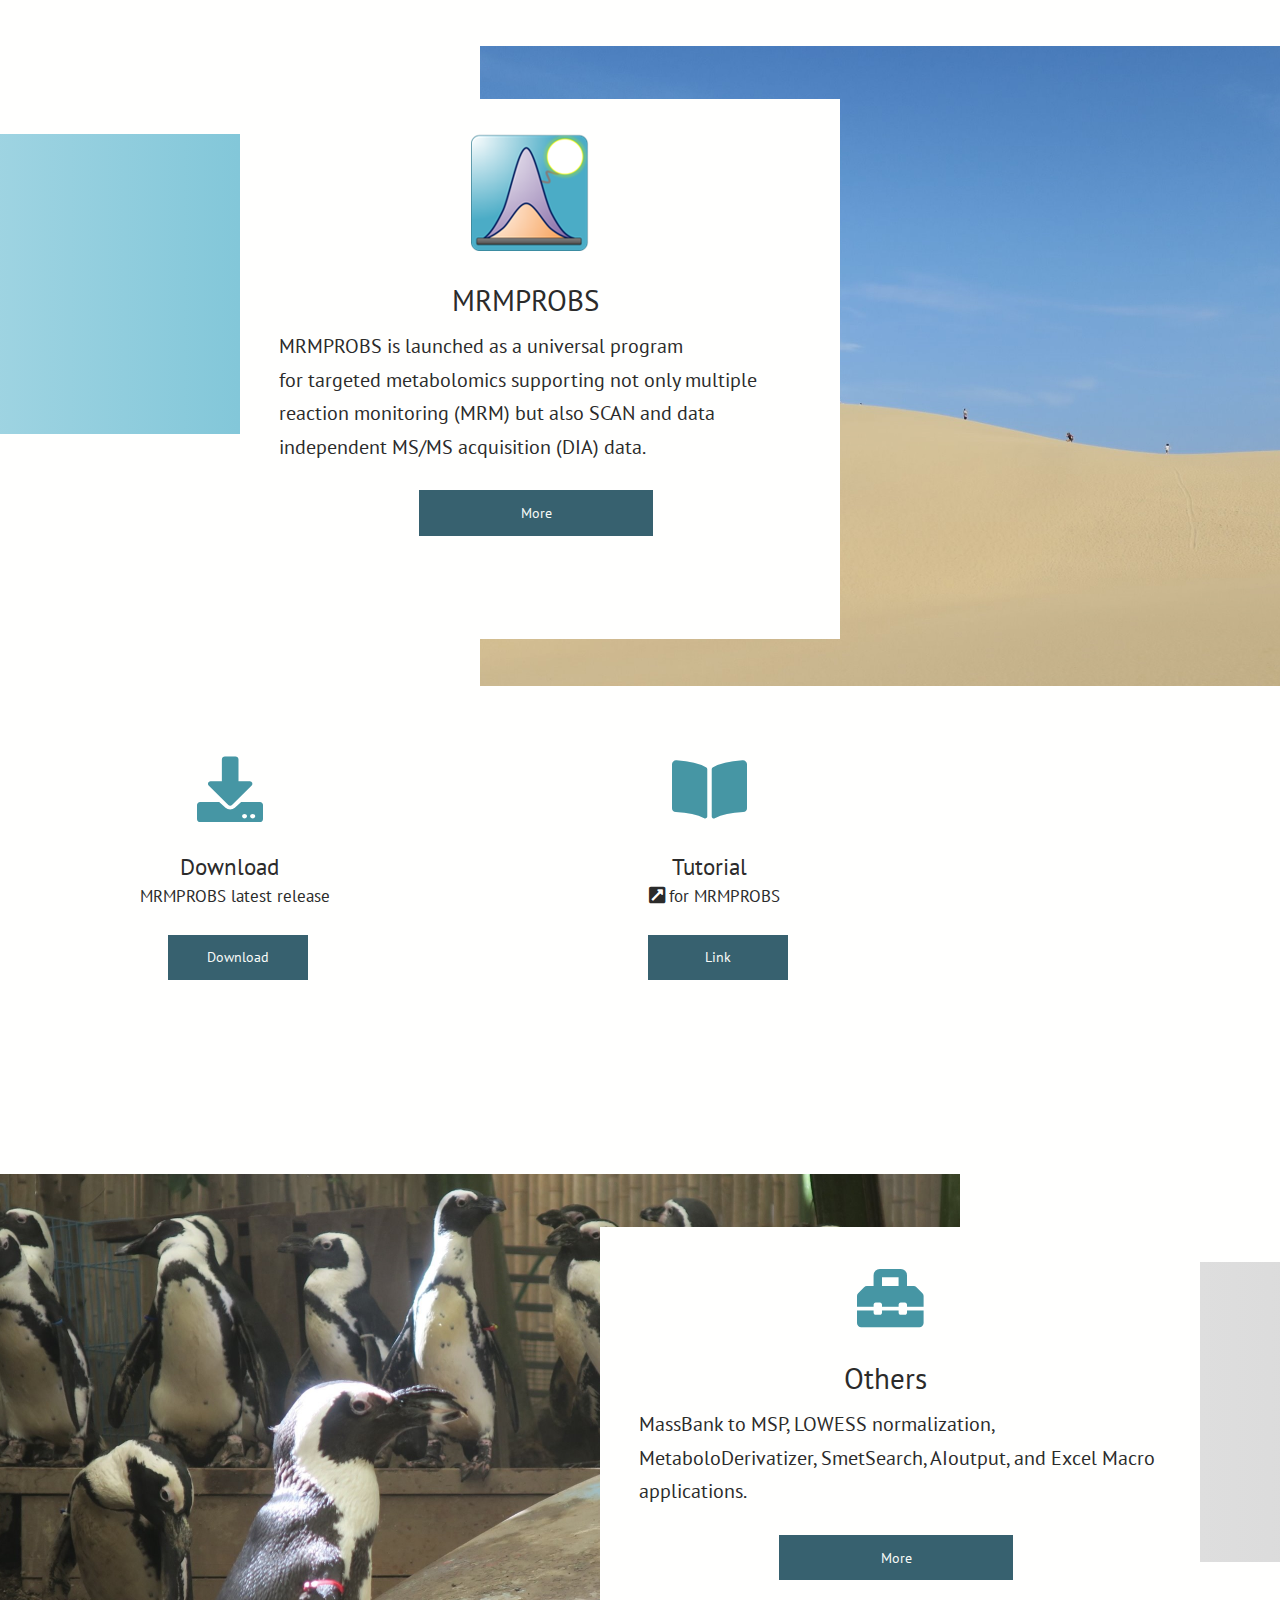
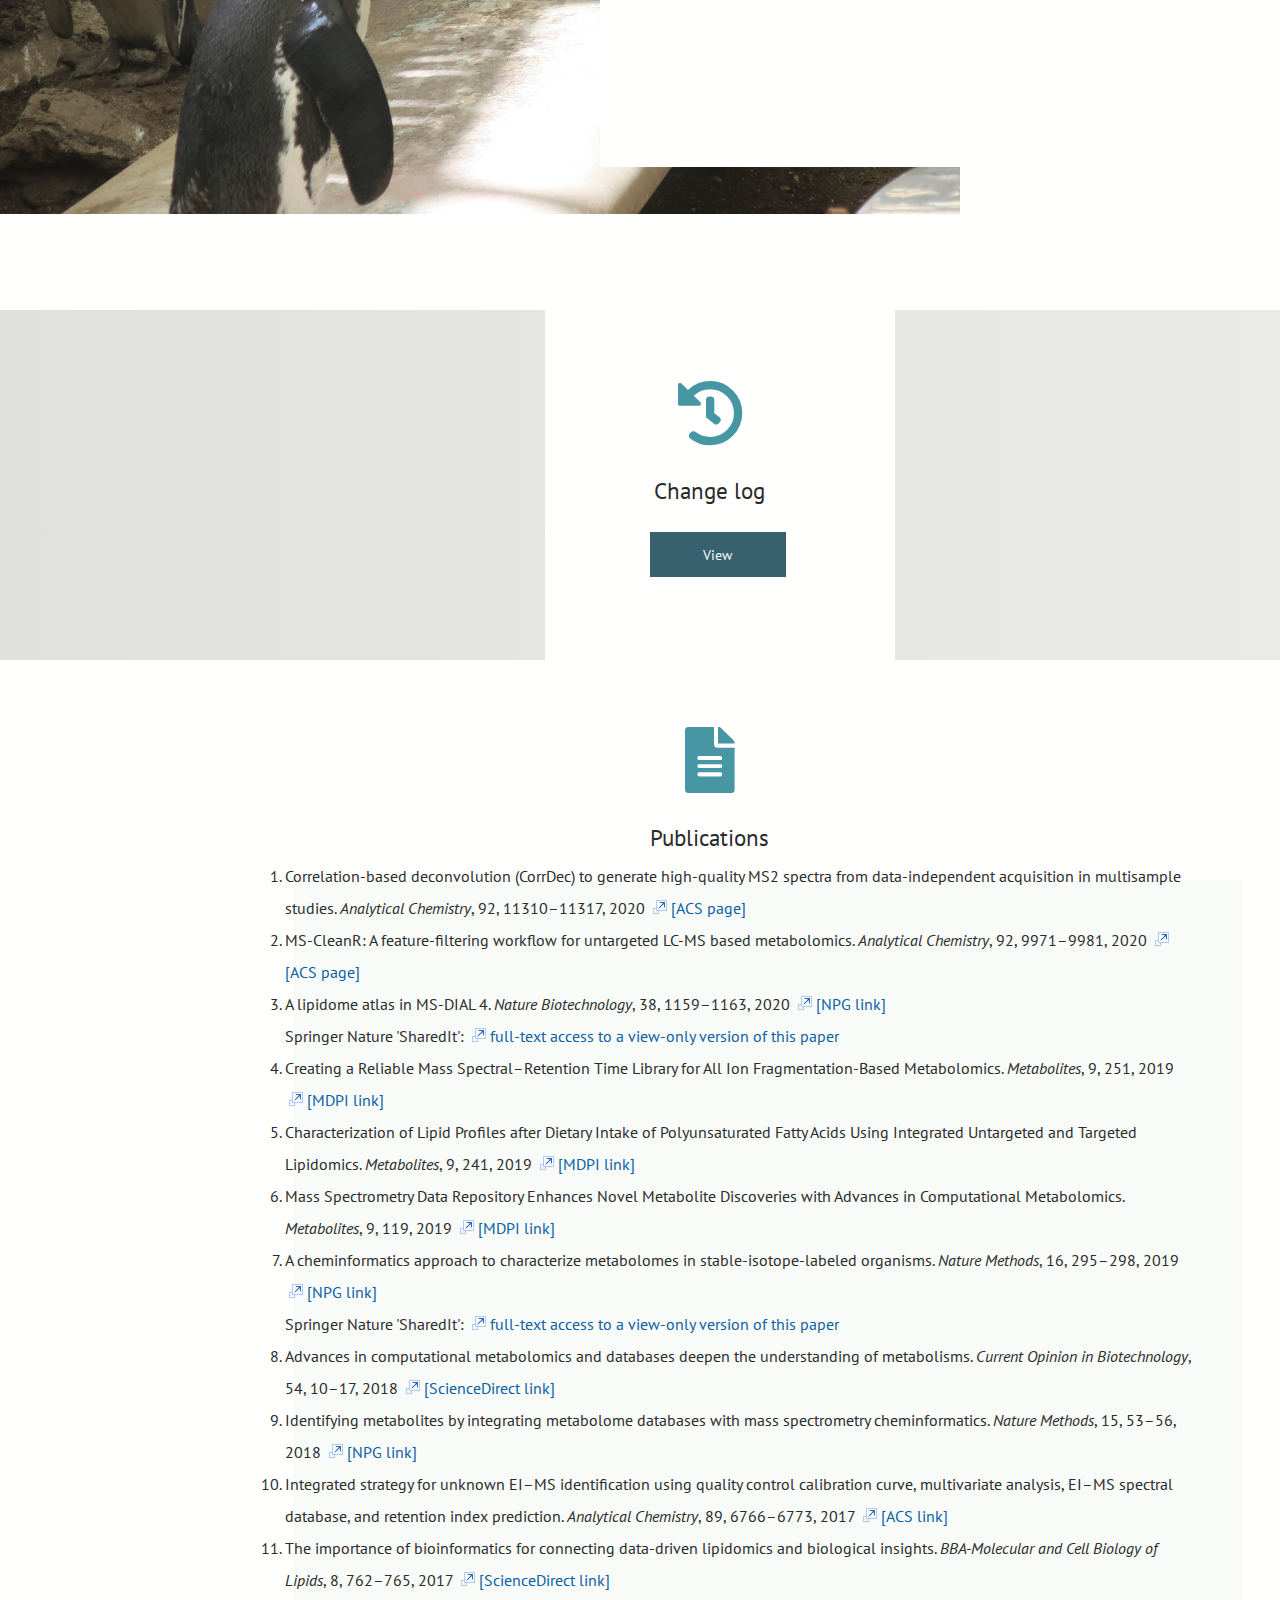
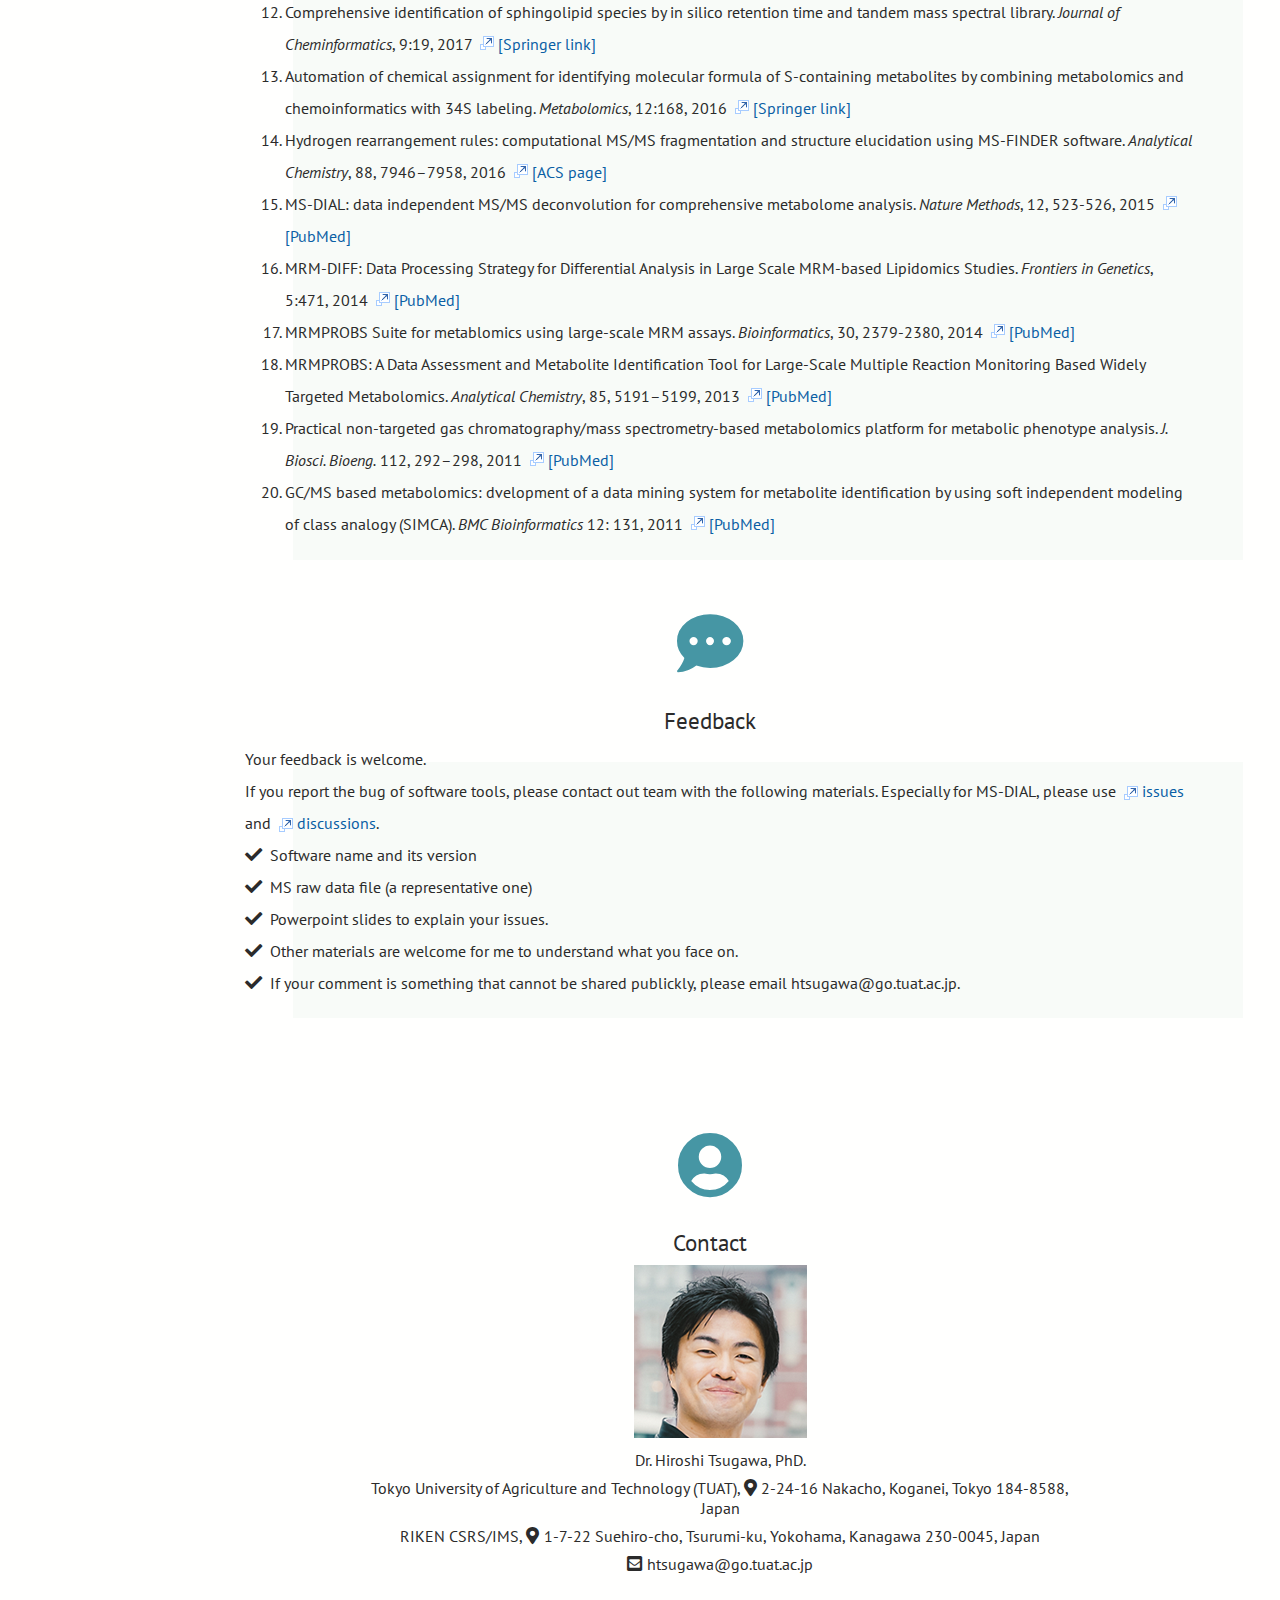
==== commit 868281dd: "Update MRMPROBS menu titles." ====
--- a/index.html
+++ b/index.html
@@ -279,12 +279,12 @@
 					<div class="col span_8">
 						<div class="boxMenu">
 							<div class="boxContents">
-								<a href="./mrmprobs/download/latest/MRMPROBS program ver. 2.60.zip"></a>
+								<a href="https://zenodo.org/records/12684849/latest"></a>
 								<div class="labelMenuIcon">
 									<span class="iconAwesome-Menu">&#xf019;</span>
 								</div>
-								<div class="labelMenuTitle">2.60</div>
-								<div class="labelMenuSubTitle">Latest version</div>
+								<div class="labelMenuTitle">Download</div>
+								<div class="labelMenuSubTitle">MRMPROBS latest release</div>
 								<div class="labelMenuItem"></div>
 								<div class="labelButton">Download</div>
 							</div>
@@ -298,7 +298,7 @@
 									<span class="iconAwesome-Menu">&#xf518;</span>
 								</div>
 								<div class="labelMenuTitle">Tutorial</div>
-								<div class="labelMenuSubTitle"><span class="iconAwesome">&#xf360;</span>mtbinfo-team.github.io</div>
+								<div class="labelMenuSubTitle"><span class="iconAwesome">&#xf360;</span>for MRMPROBS</div>
 								<div class="labelMenuItem"></div>
 								<div class="labelButton">Link</div>
 							</div>
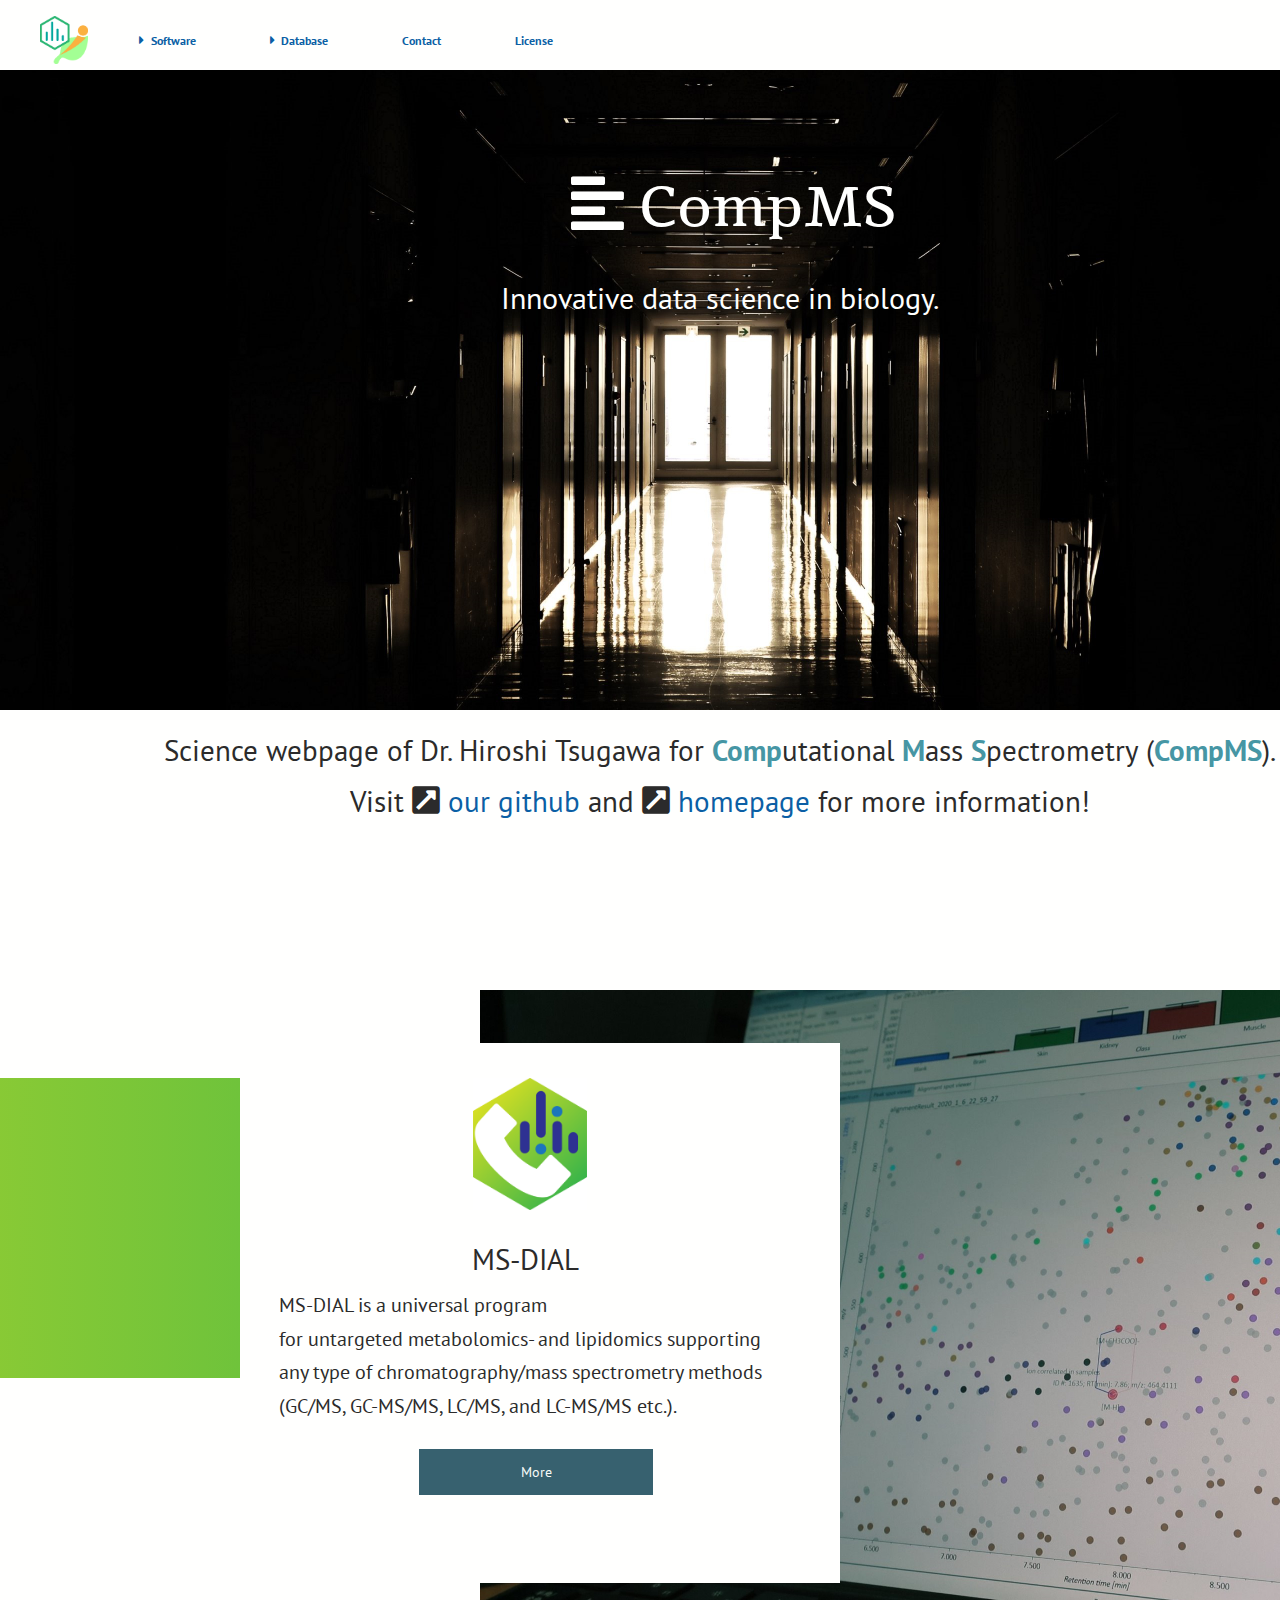
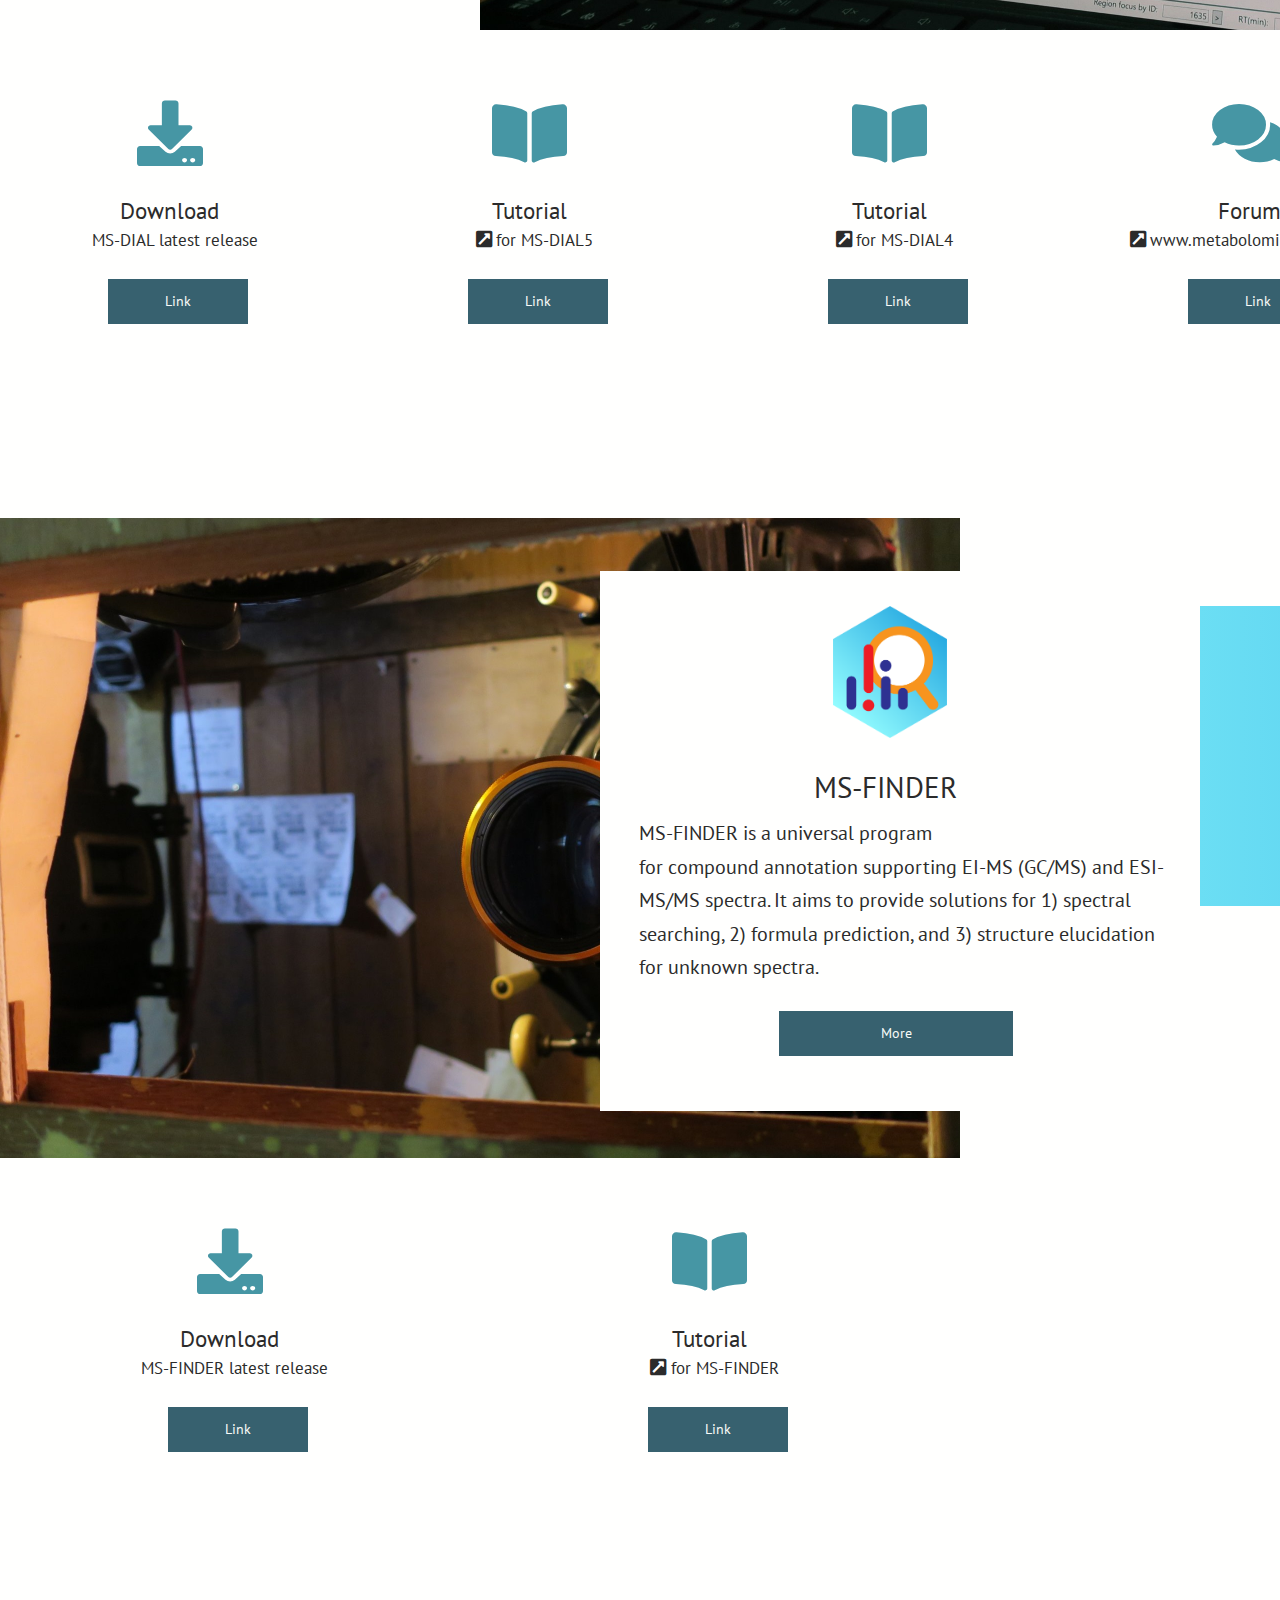
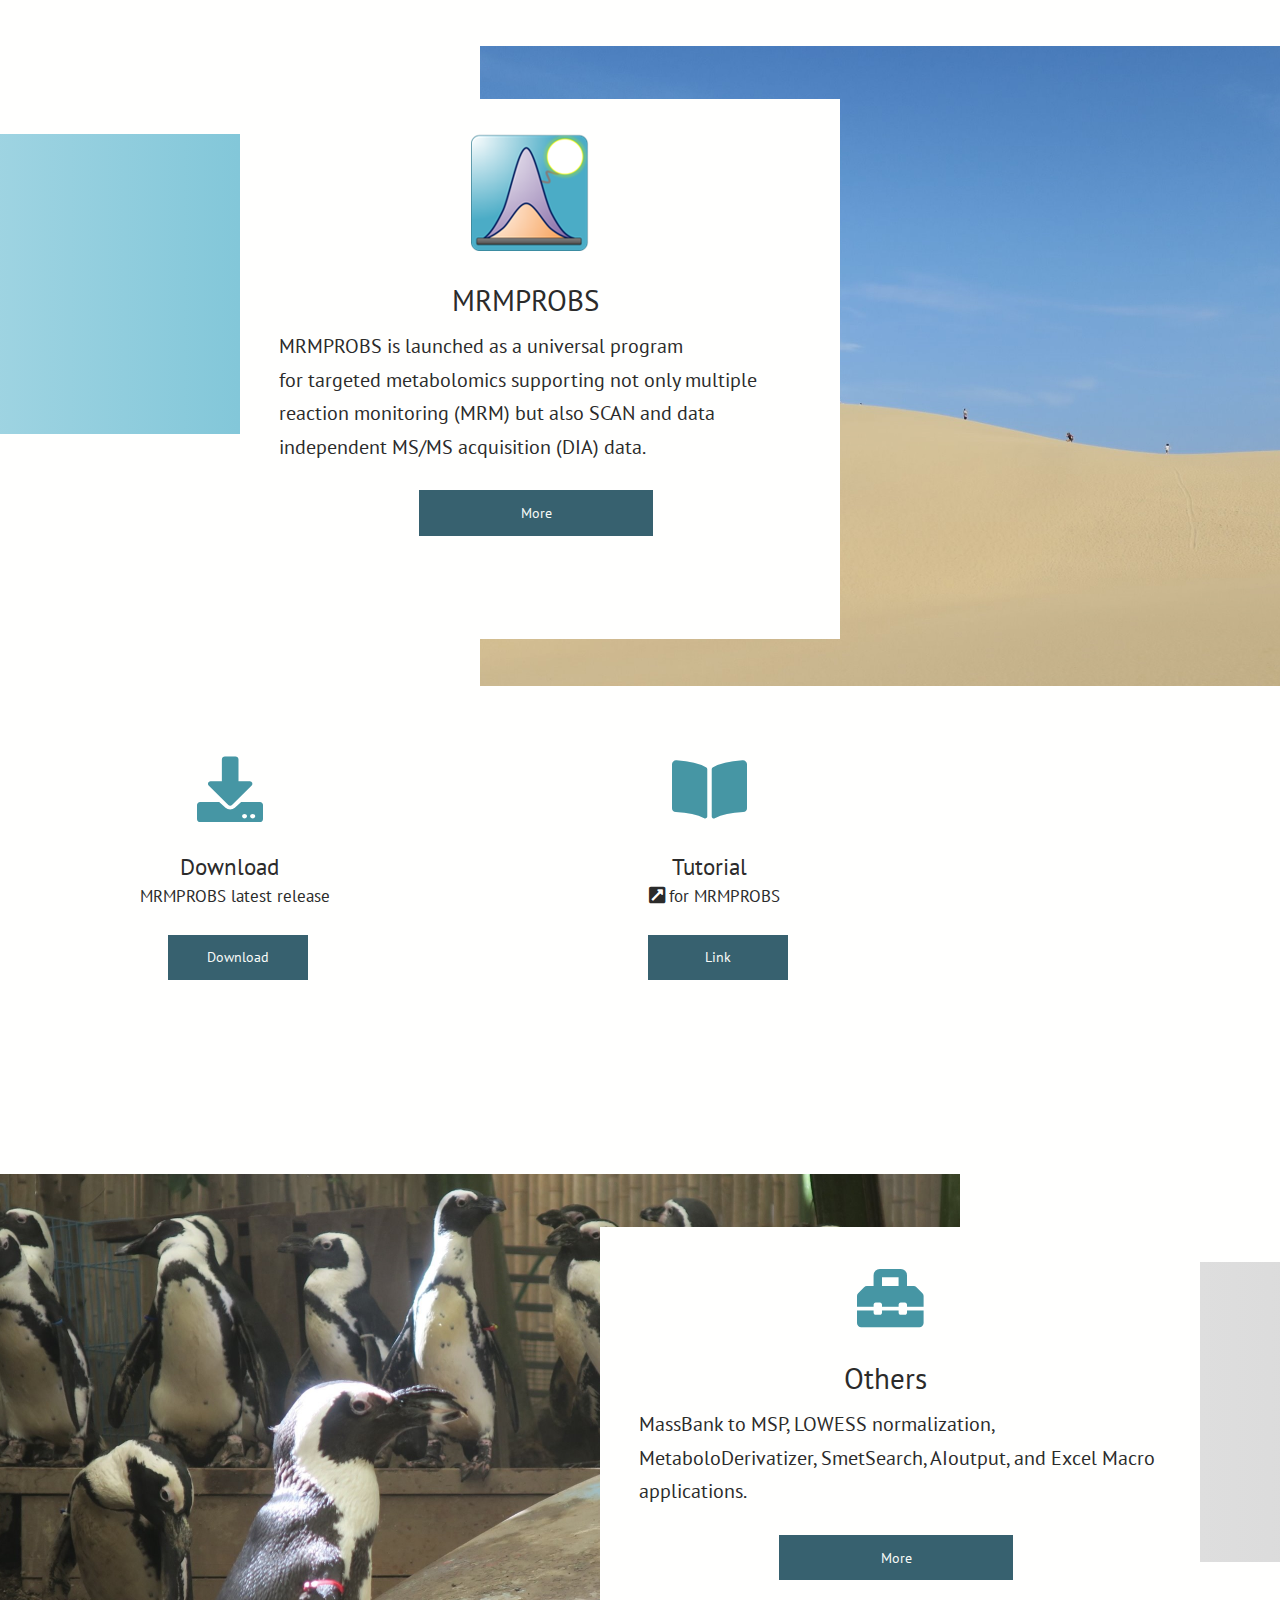
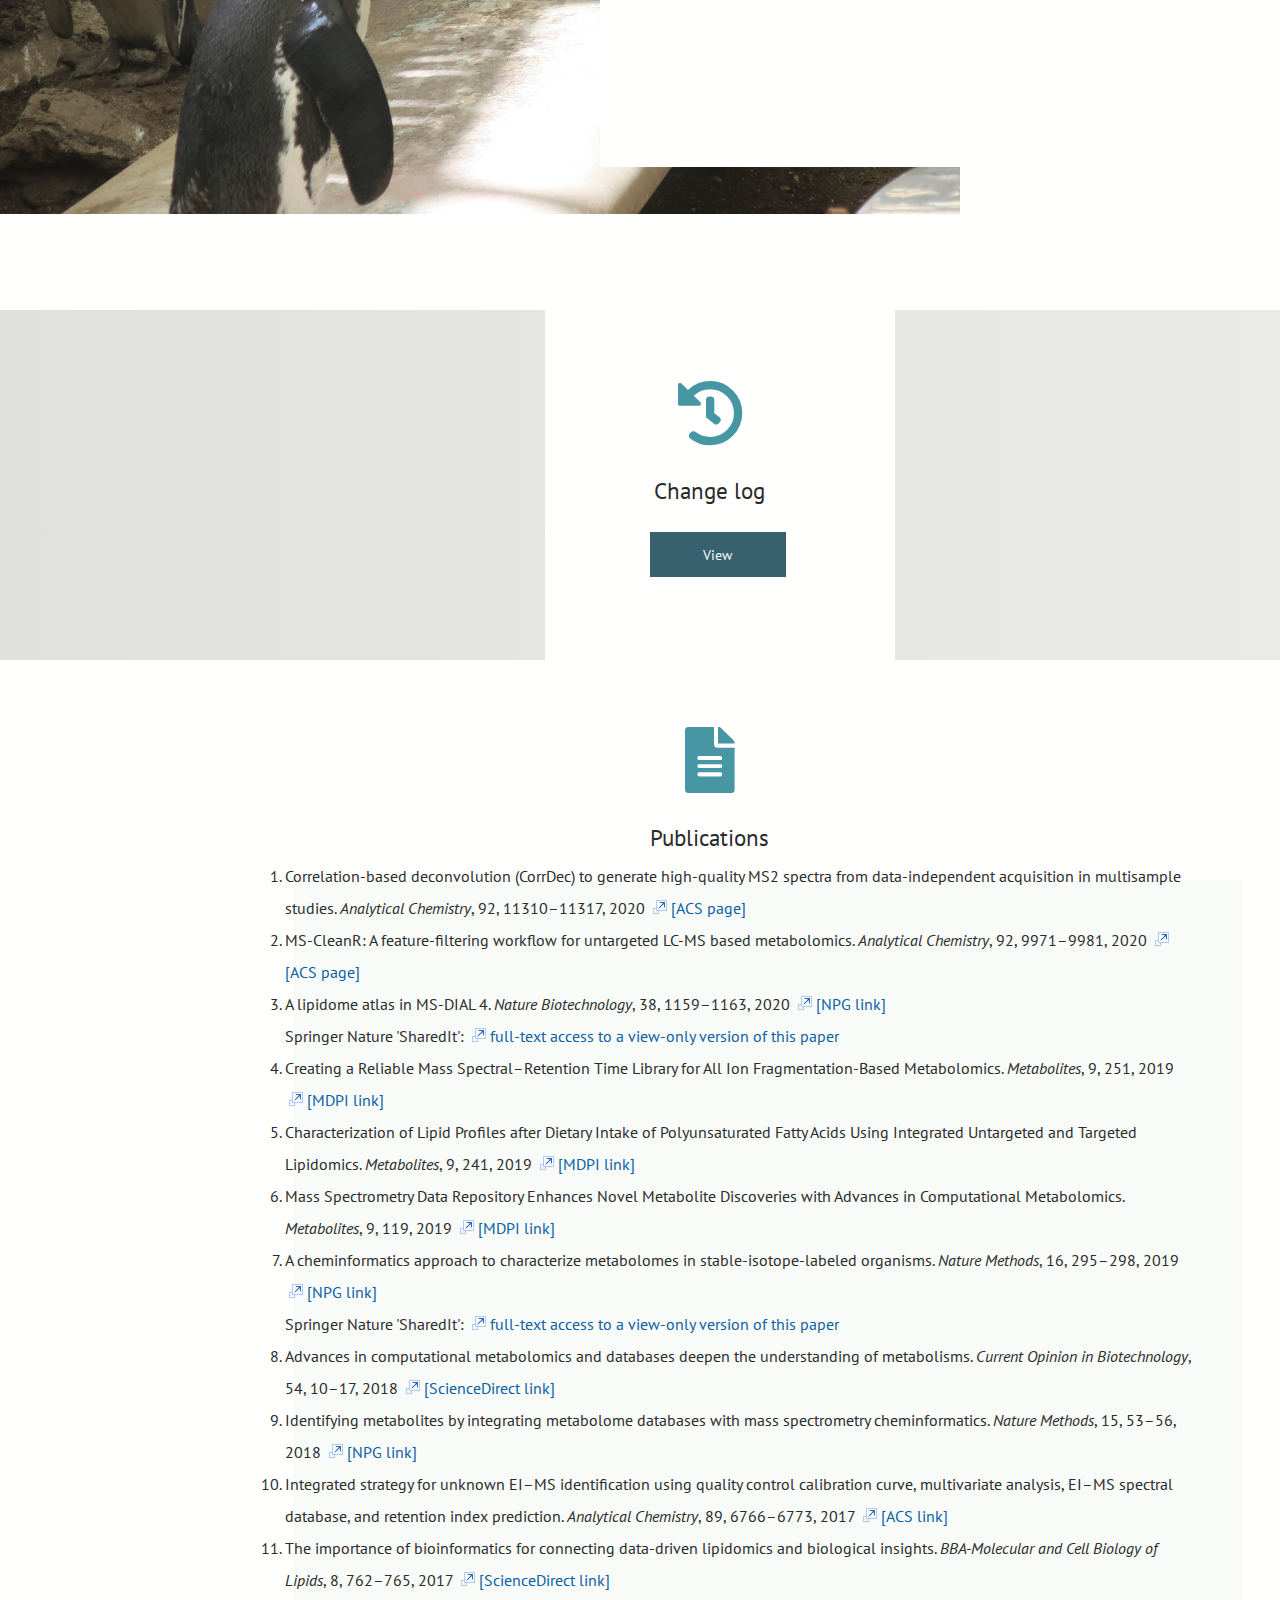
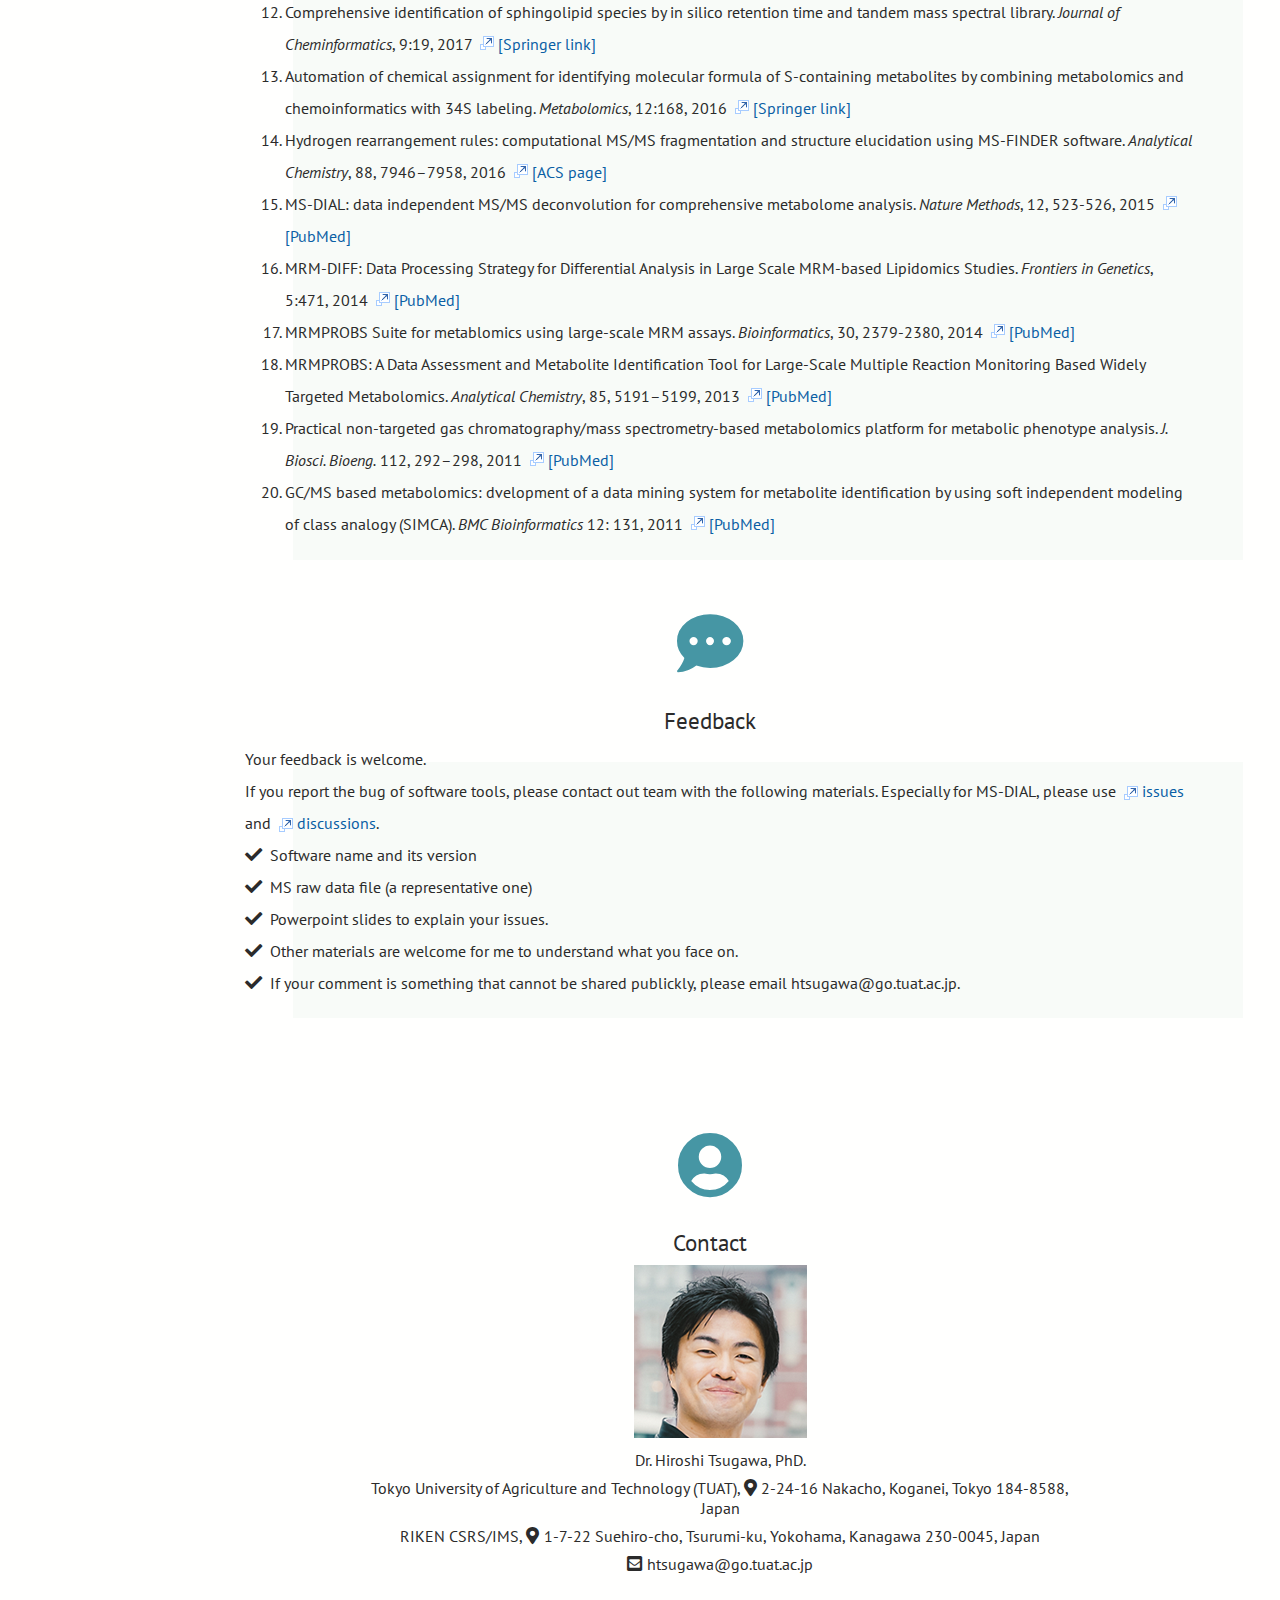
==== commit efbd7d8e: "Replace repo url to release download url" ====
--- a/index.html
+++ b/index.html
@@ -223,12 +223,12 @@
 					<div class="col span_8">
 						<div class="boxMenu">
 							<div class="boxContents">
-								<a href="https://github.com/systemsomicslab/MsdialWorkbench/tree/master/src/MSFINDER"></a>
+								<a href="https://github.com/systemsomicslab/MsdialWorkbench/releases/tag/MSFINDER-v3.61"></a>
 								<div class="labelMenuIcon">
 									<span class="iconAwesome-Menu mainIcon">&#xf019;</span>
 								</div>
-								<div class="labelMenuTitle">GitHub</div>
-								<div class="labelMenuSubTitle">MS-FINDER source code</div>
+								<div class="labelMenuTitle">Download</div>
+								<div class="labelMenuSubTitle">MS-FINDER latest release</div>
 								<div class="labelButton">Link</div>
 							</div>
 						</div>
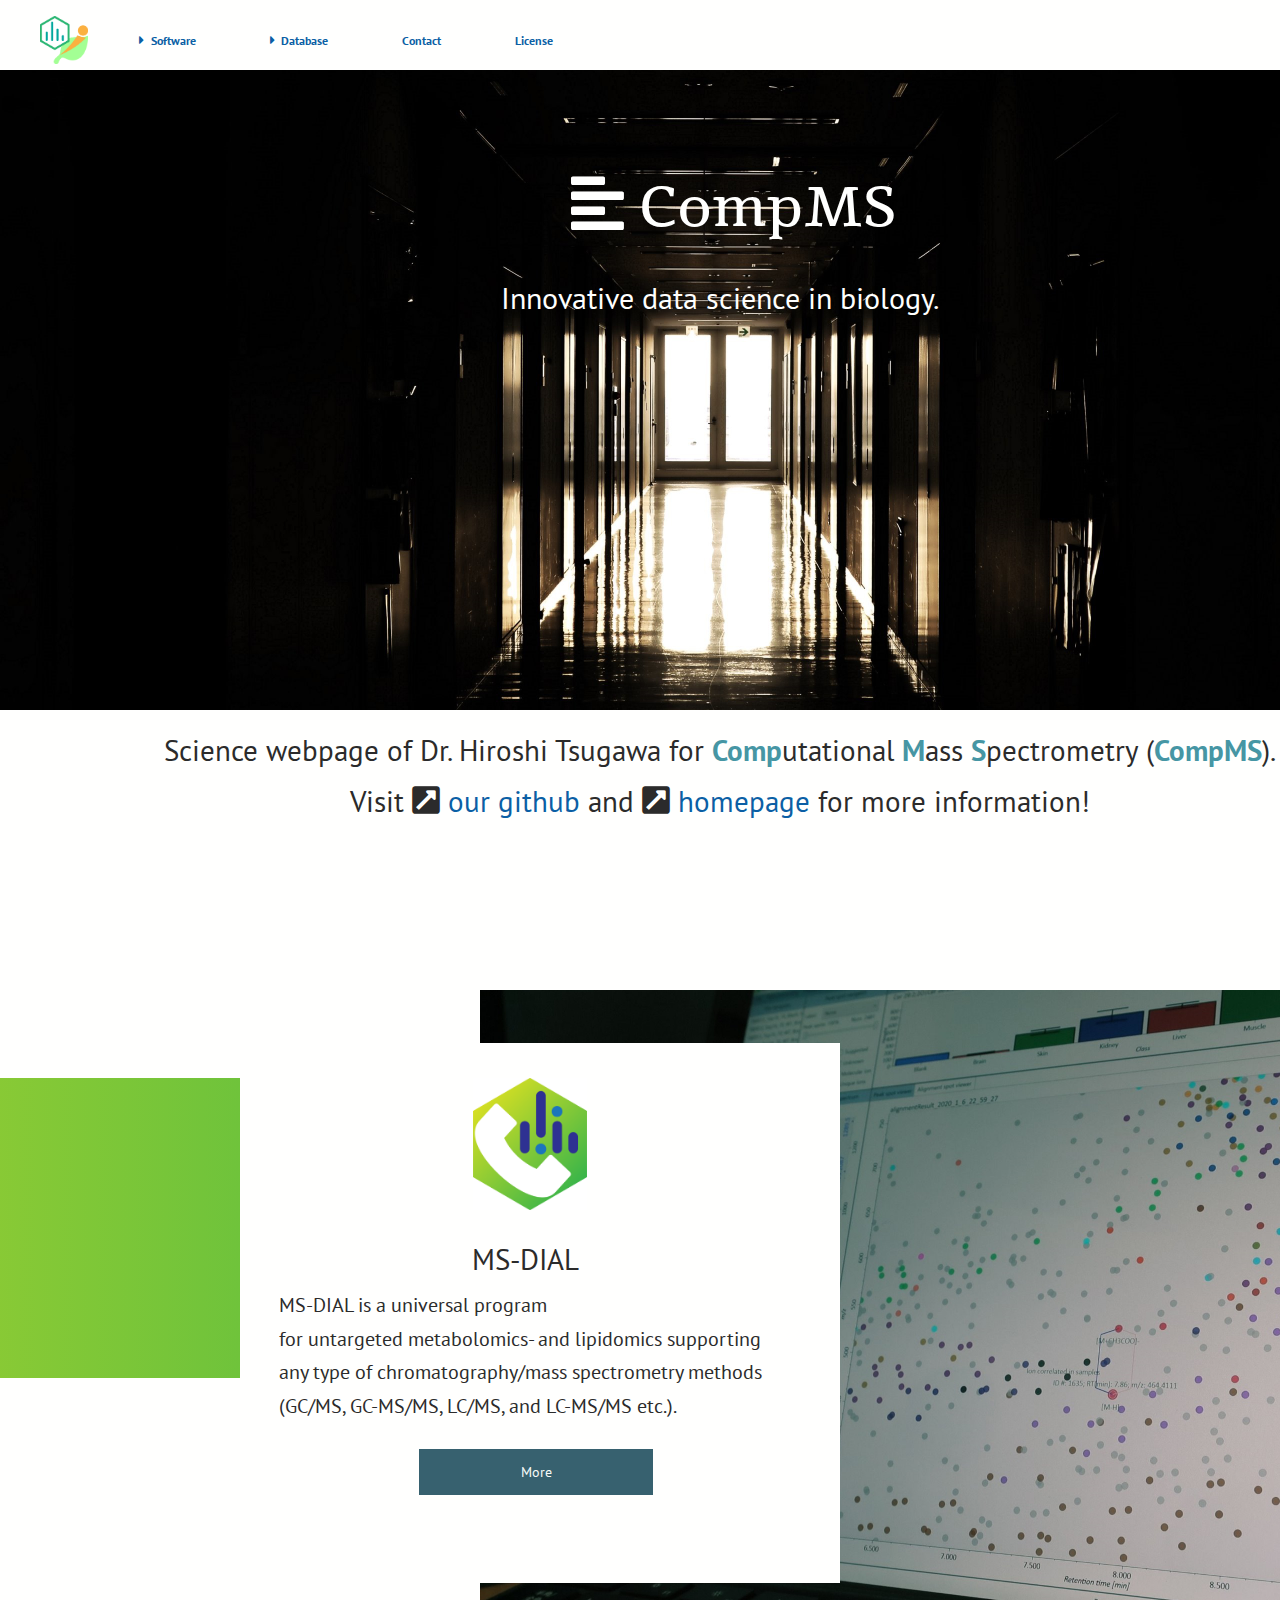
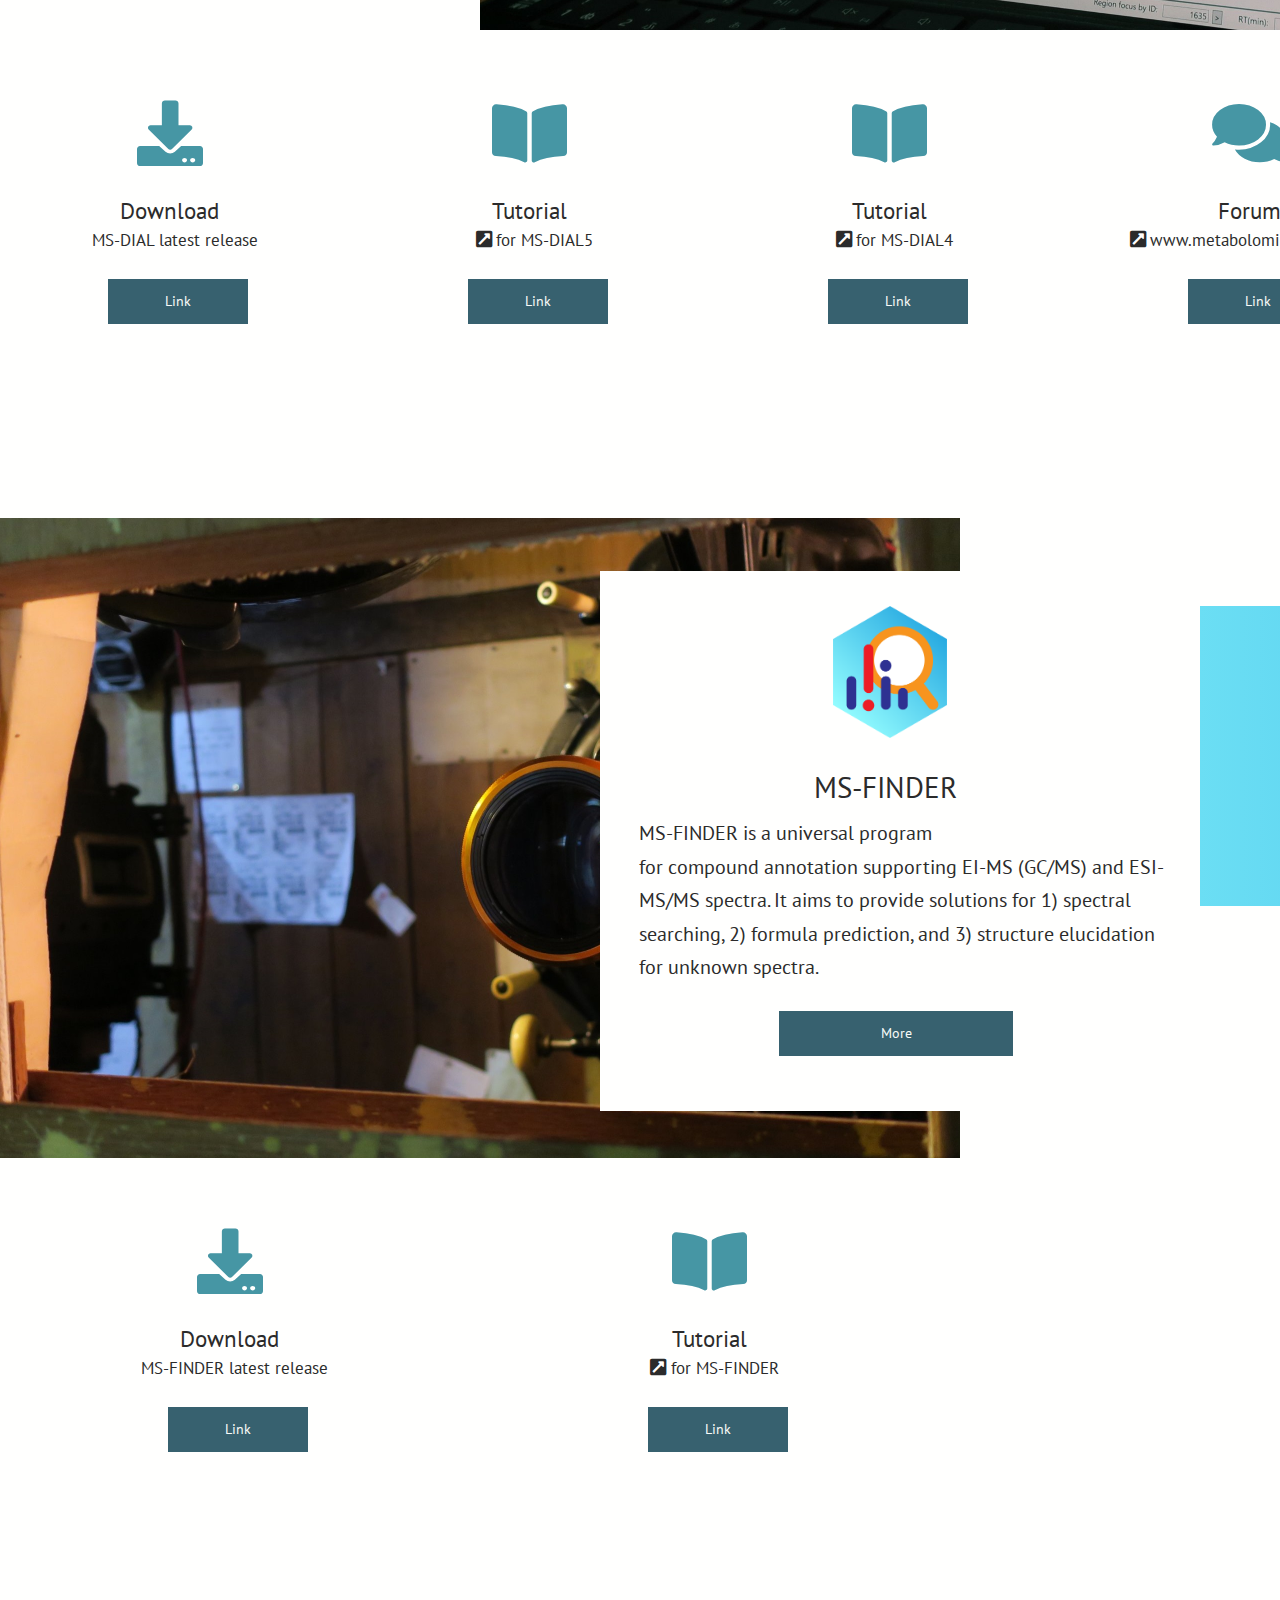
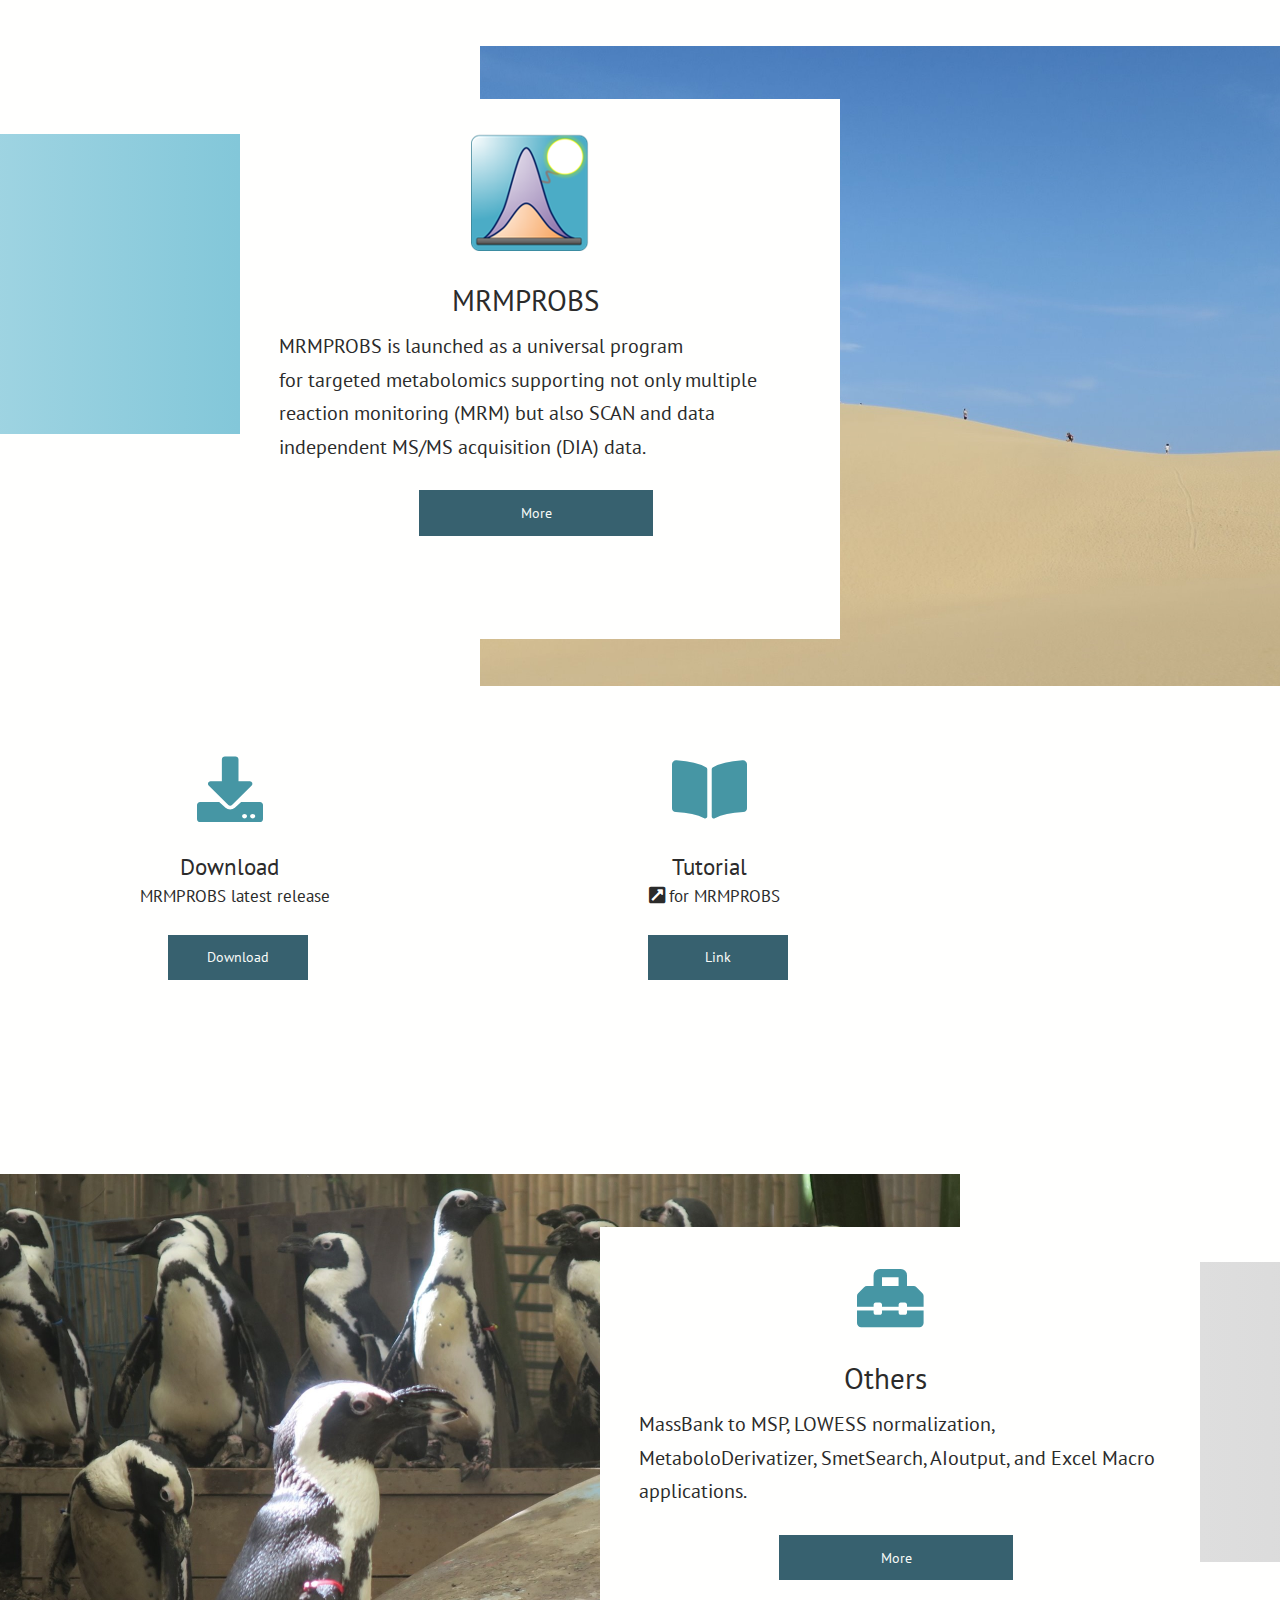
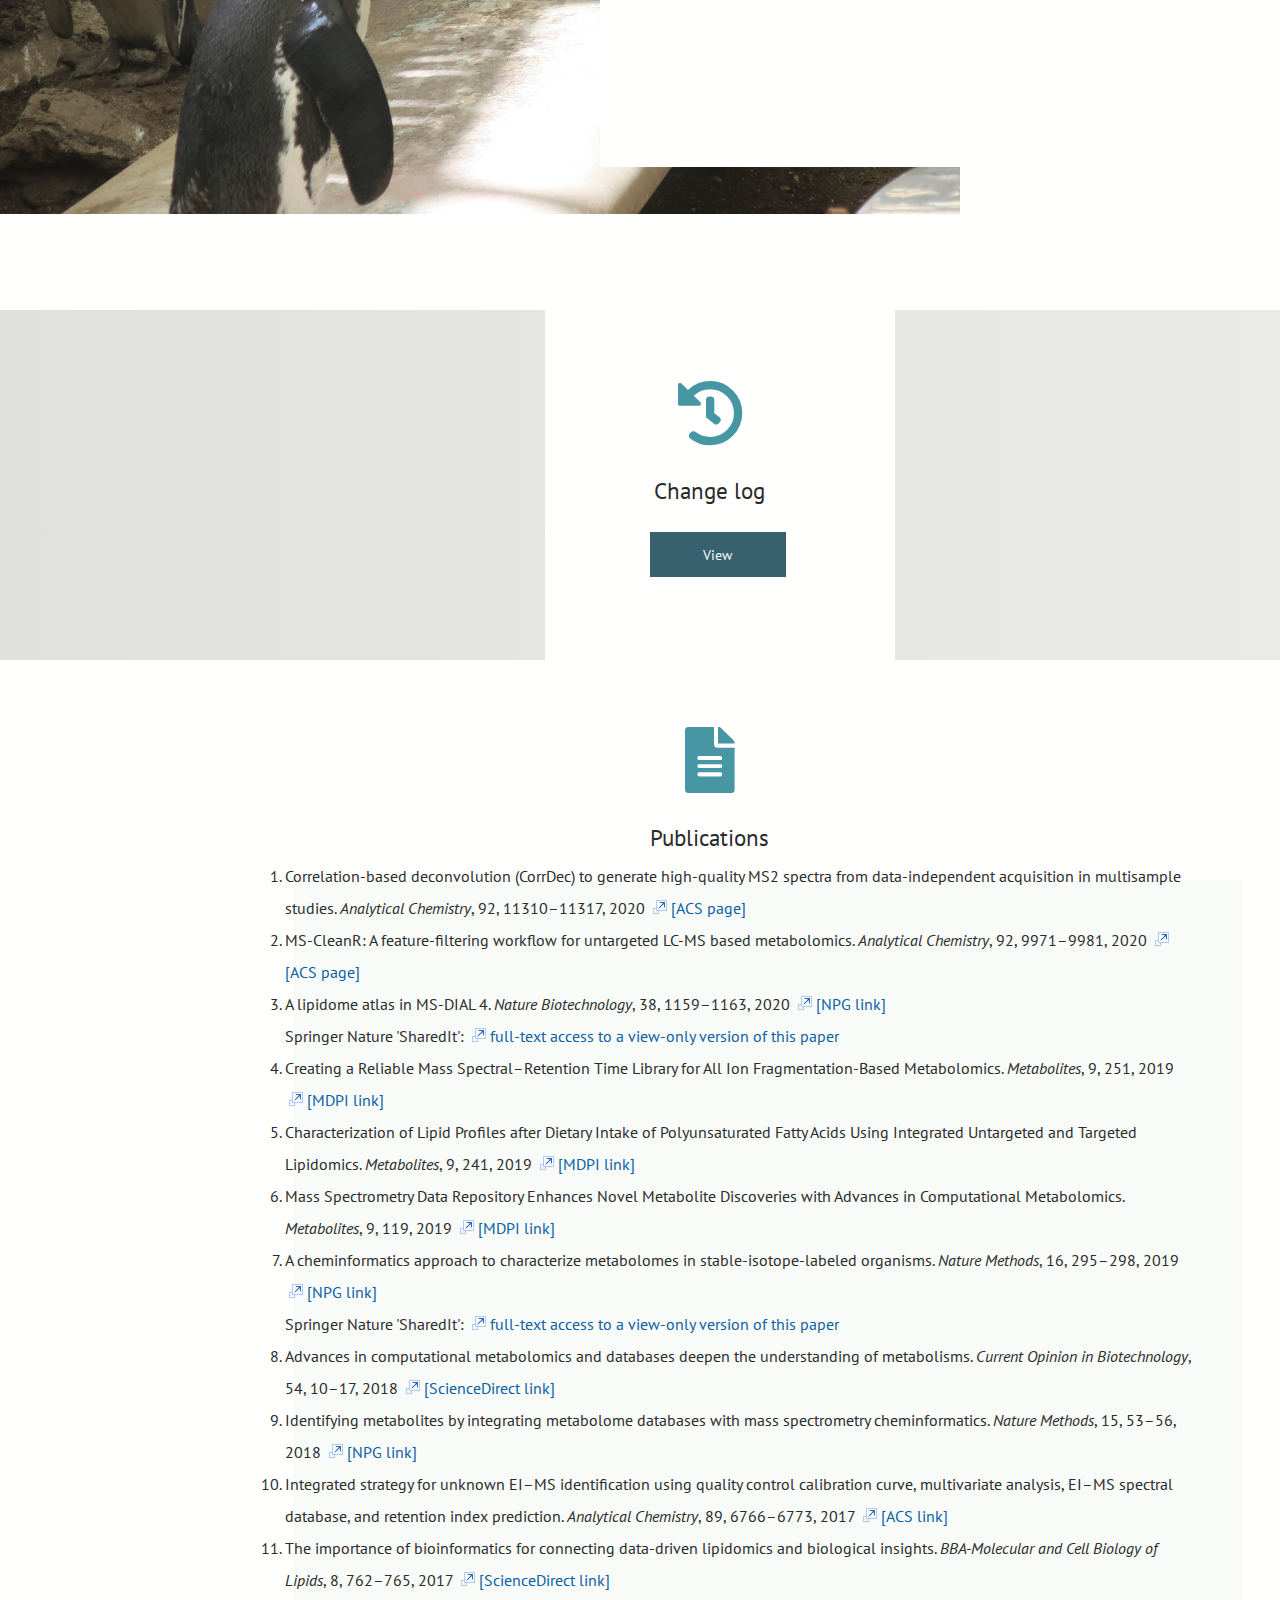
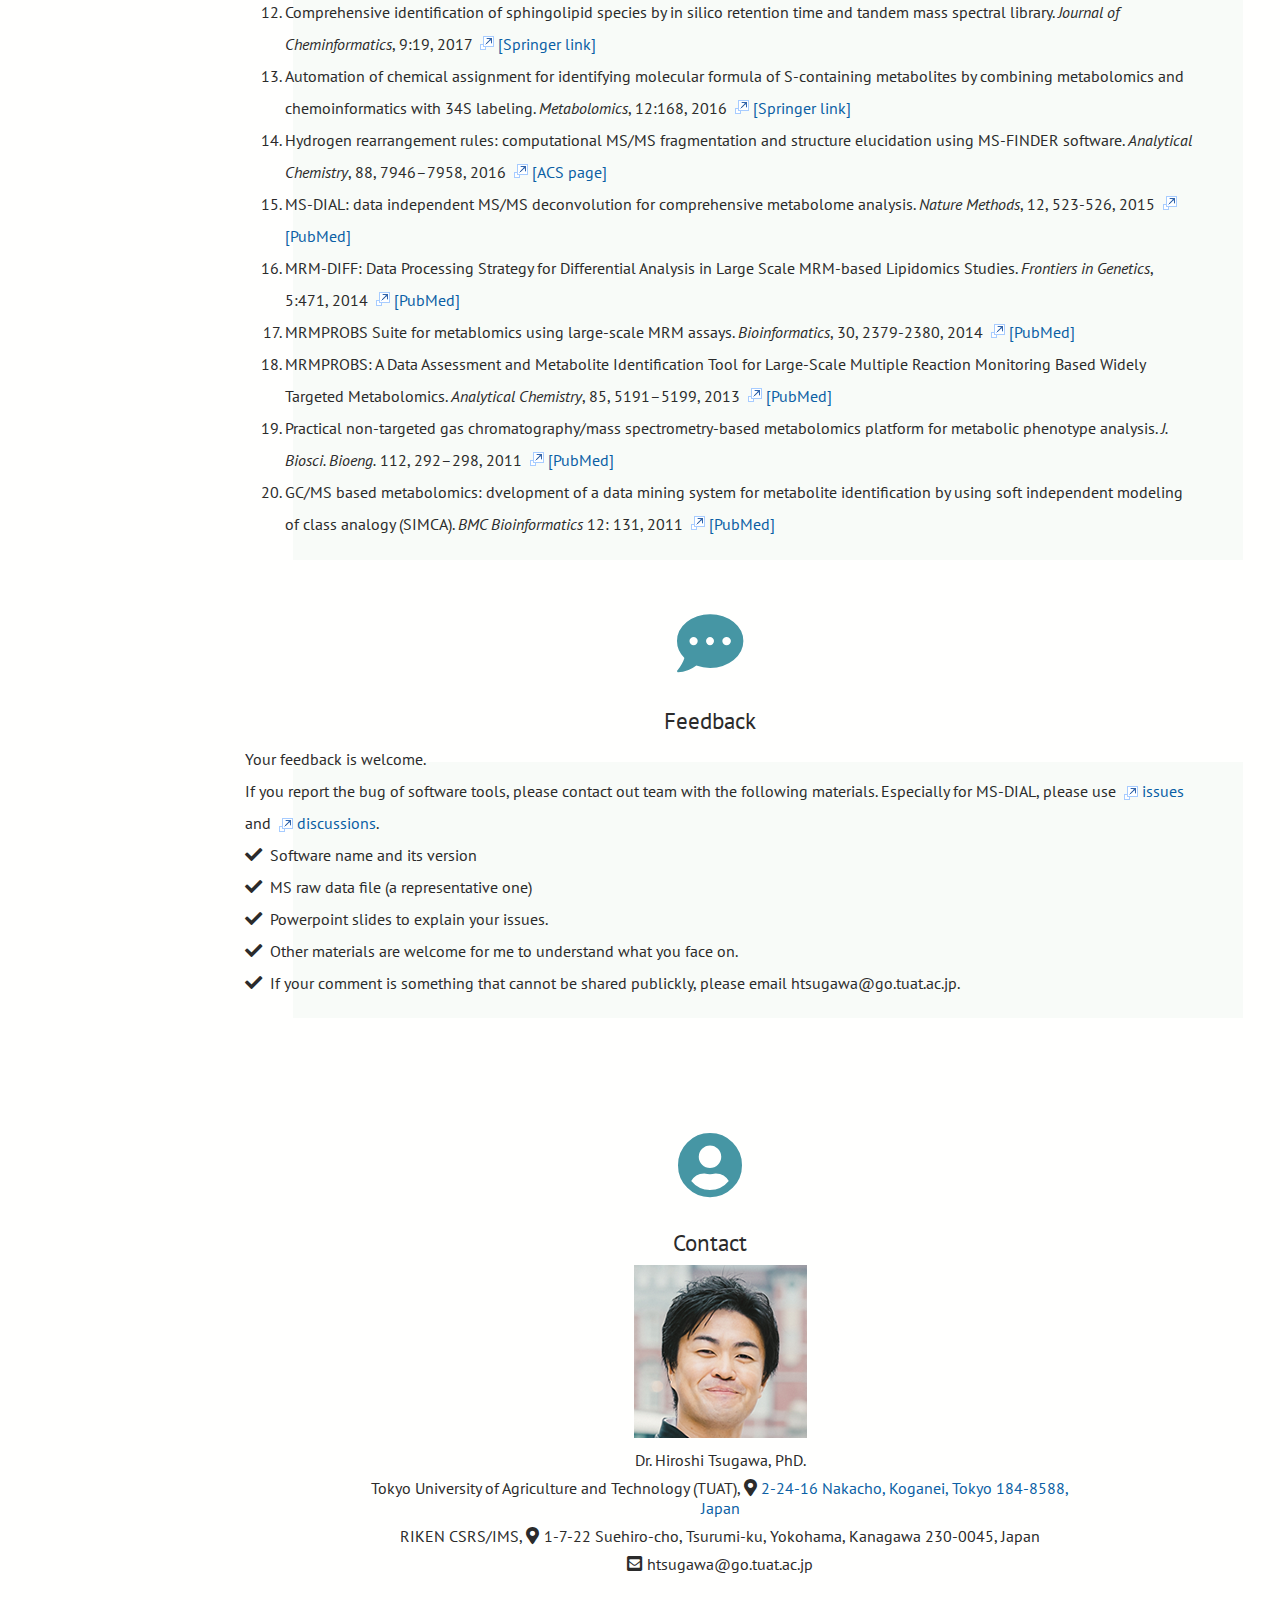
==== commit 286c7769: "Added google map link into the address" ====
--- a/index.html
+++ b/index.html
@@ -491,7 +491,7 @@
 								<img src="./static/images/hiroshi-tsugawa.png">
 							</div>
 							<div class="labelMember">Dr. Hiroshi Tsugawa, PhD.</div>
-							<div class="labelContact">Tokyo University of Agriculture and Technology (TUAT), <span class="iconAwesome">&#xf3c5;</span>2-24-16 Nakacho, Koganei, Tokyo 184-8588, Japan</div>
+							<div class="labelContact">Tokyo University of Agriculture and Technology (TUAT), <span class="iconAwesome">&#xf3c5;</span><a href="https://maps.app.goo.gl/jers3EoNsw7cMDLr5">2-24-16 Nakacho, Koganei, Tokyo 184-8588, Japan</a></div>
 							<div class="labelContact">RIKEN CSRS/IMS, <span class="iconAwesome">&#xf3c5;</span>1-7-22 Suehiro-cho, Tsurumi-ku, Yokohama, Kanagawa 230-0045, Japan</div>
 							<div class="labelContact">
 								<span class="iconAwesome">&#xf199;</span>htsugawa@go.tuat.ac.jp
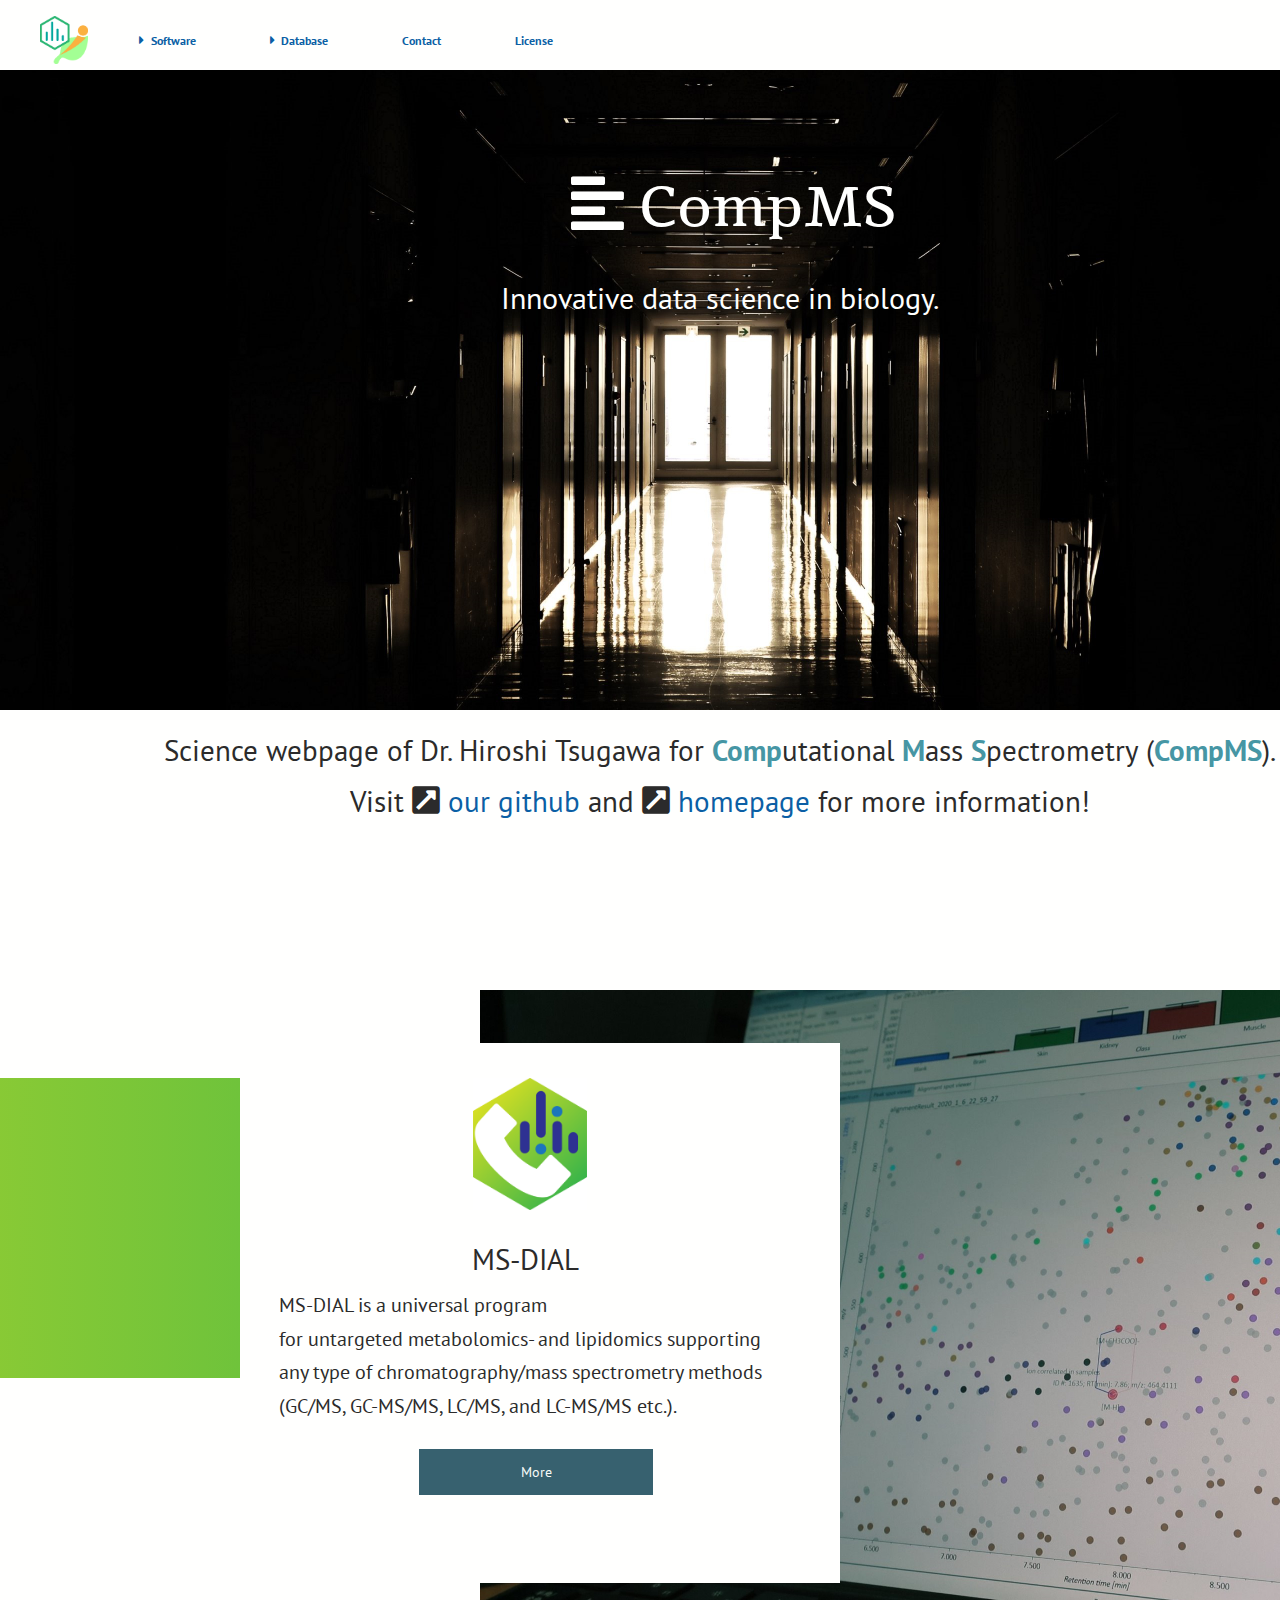
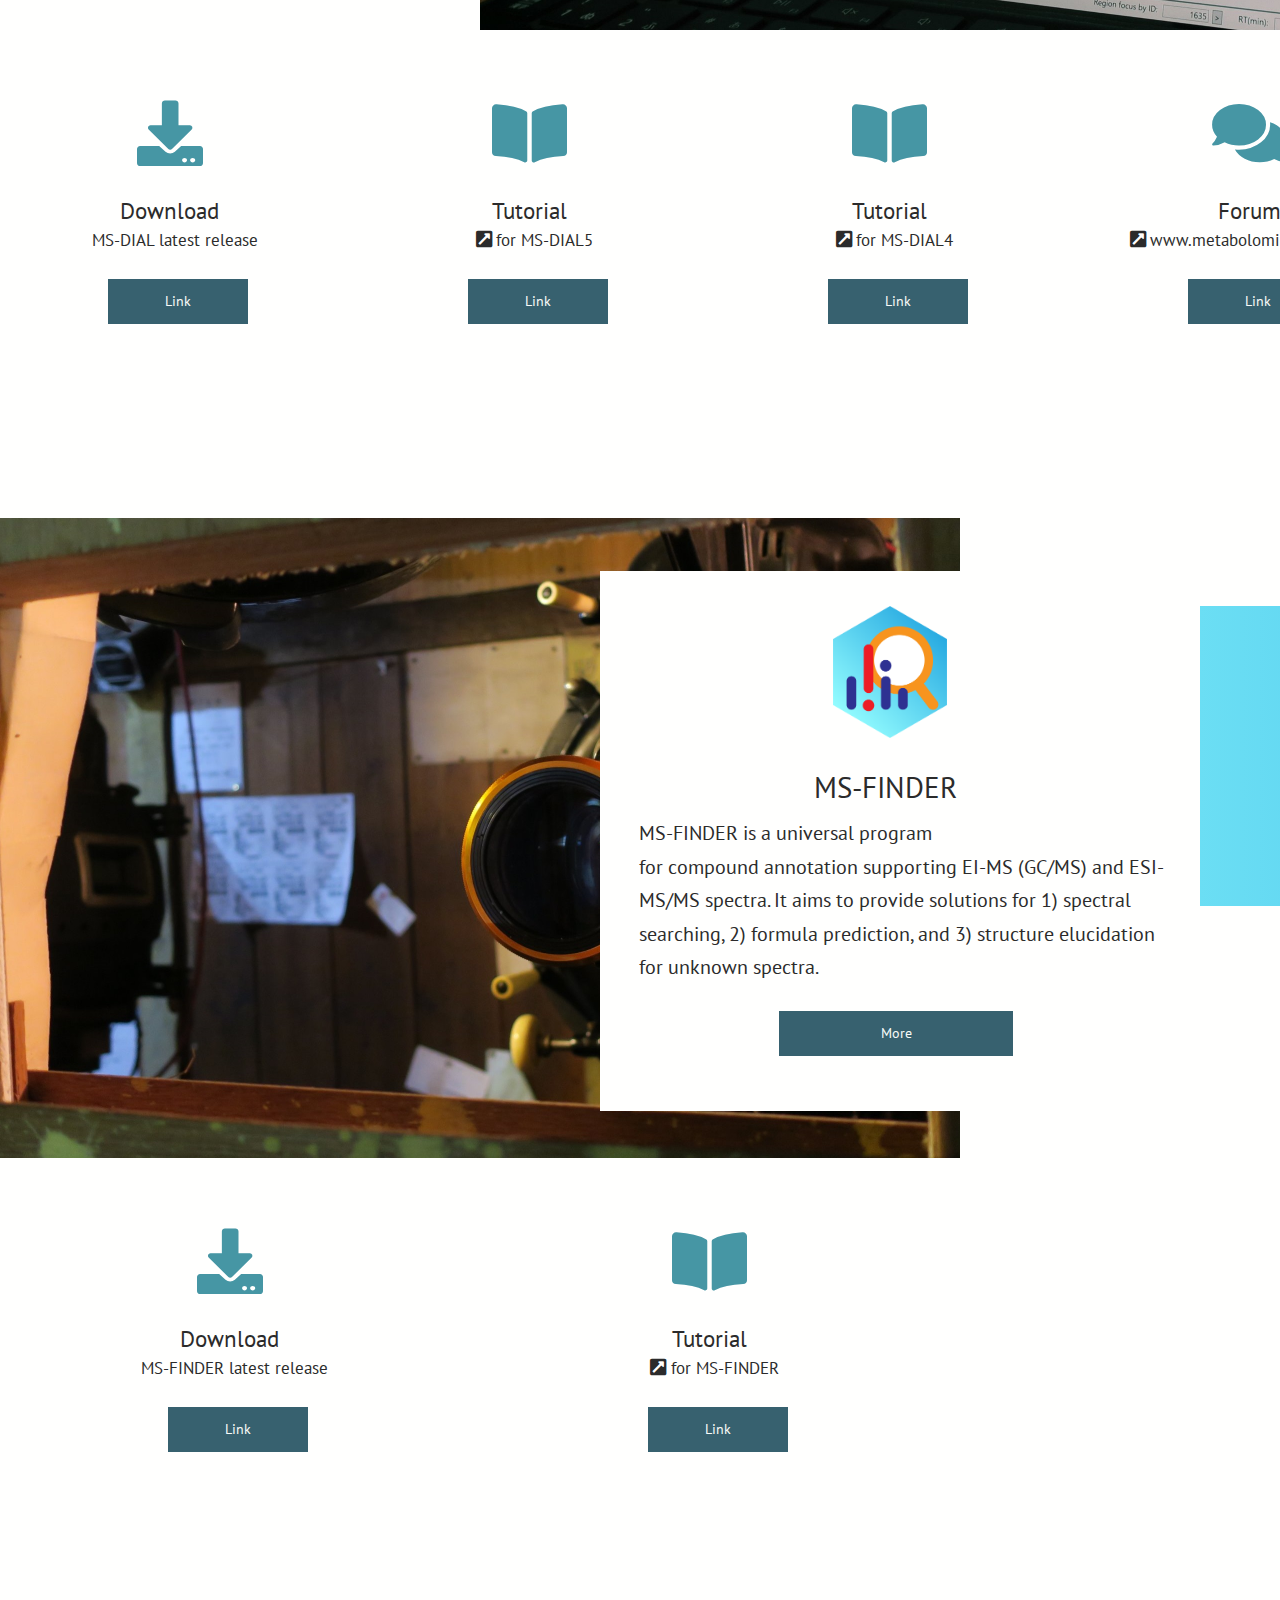
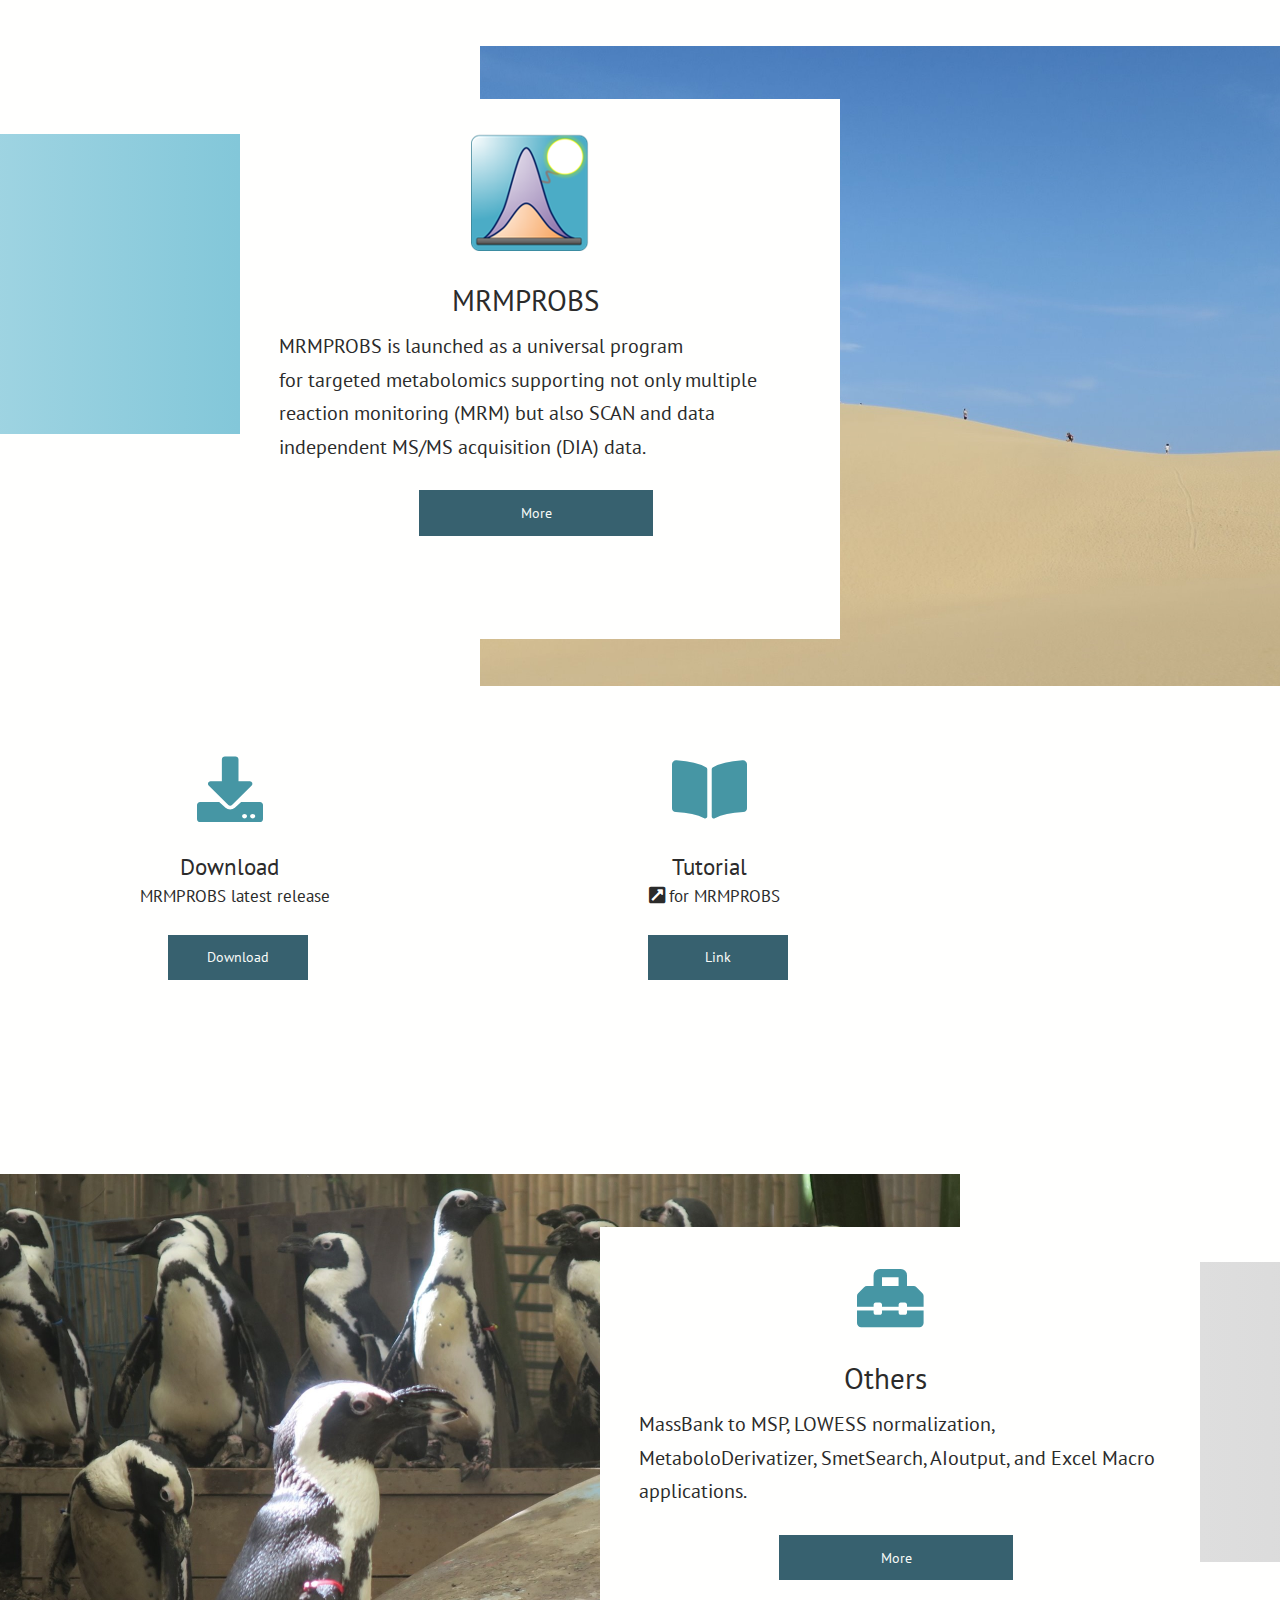
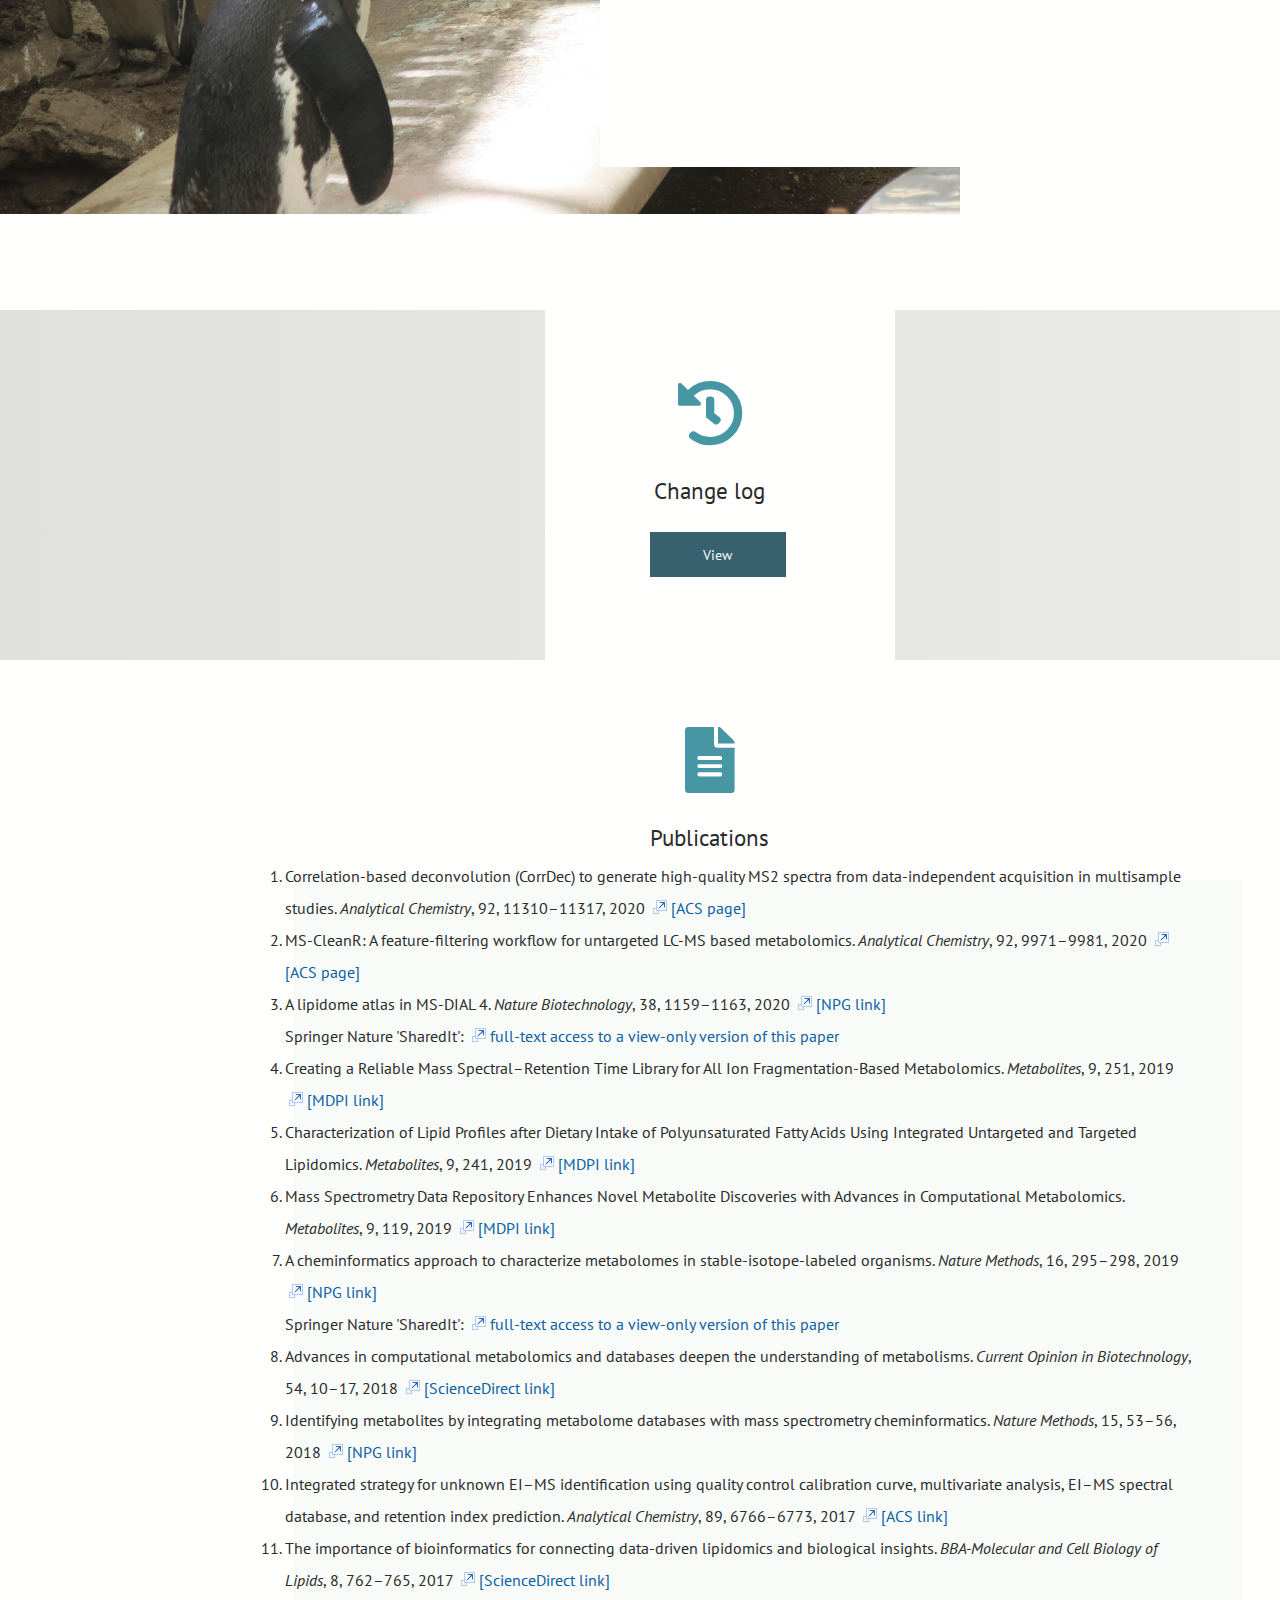
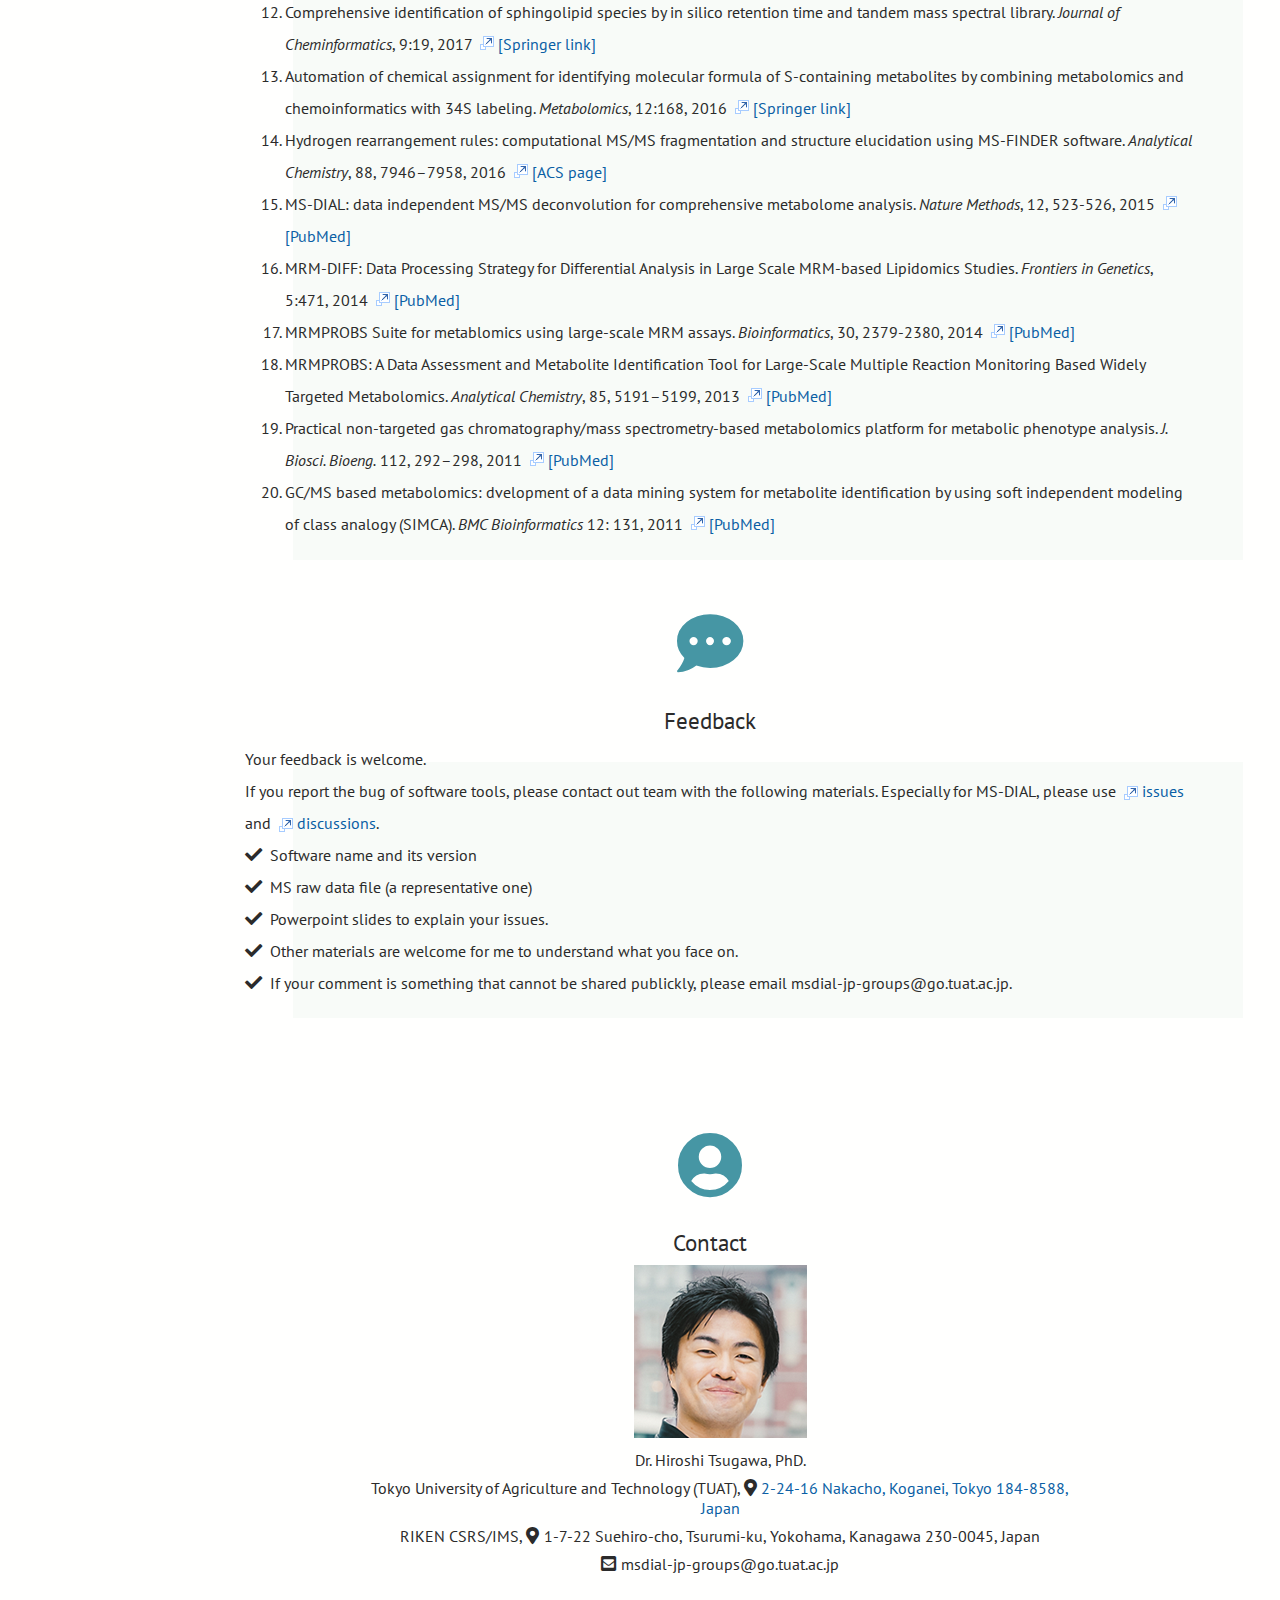
==== commit a1f26172: "Changed contact email address" ====
--- a/index.html
+++ b/index.html
@@ -471,7 +471,7 @@
 								<span class="iconAwesome">&#xf00c;</span> MS raw data file (a representative one)<br>
 								<span class="iconAwesome">&#xf00c;</span> Powerpoint slides to explain your issues.<br>
 								<span class="iconAwesome">&#xf00c;</span> Other materials are welcome for me to understand what you face on.<br>
-								<span class="iconAwesome">&#xf00c;</span> If your comment is something that cannot be shared publickly, please email htsugawa@go.tuat.ac.jp.<br>
+								<span class="iconAwesome">&#xf00c;</span> If your comment is something that cannot be shared publickly, please email msdial-jp-groups@go.tuat.ac.jp.<br>
 							</div>
 						</div>
 					</div>
@@ -494,7 +494,7 @@
 							<div class="labelContact">Tokyo University of Agriculture and Technology (TUAT), <span class="iconAwesome">&#xf3c5;</span><a href="https://maps.app.goo.gl/jers3EoNsw7cMDLr5">2-24-16 Nakacho, Koganei, Tokyo 184-8588, Japan</a></div>
 							<div class="labelContact">RIKEN CSRS/IMS, <span class="iconAwesome">&#xf3c5;</span>1-7-22 Suehiro-cho, Tsurumi-ku, Yokohama, Kanagawa 230-0045, Japan</div>
 							<div class="labelContact">
-								<span class="iconAwesome">&#xf199;</span>htsugawa@go.tuat.ac.jp
+								<span class="iconAwesome">&#xf199;</span>msdial-jp-groups@go.tuat.ac.jp
 							</div>
 						</div>
 					</div>
